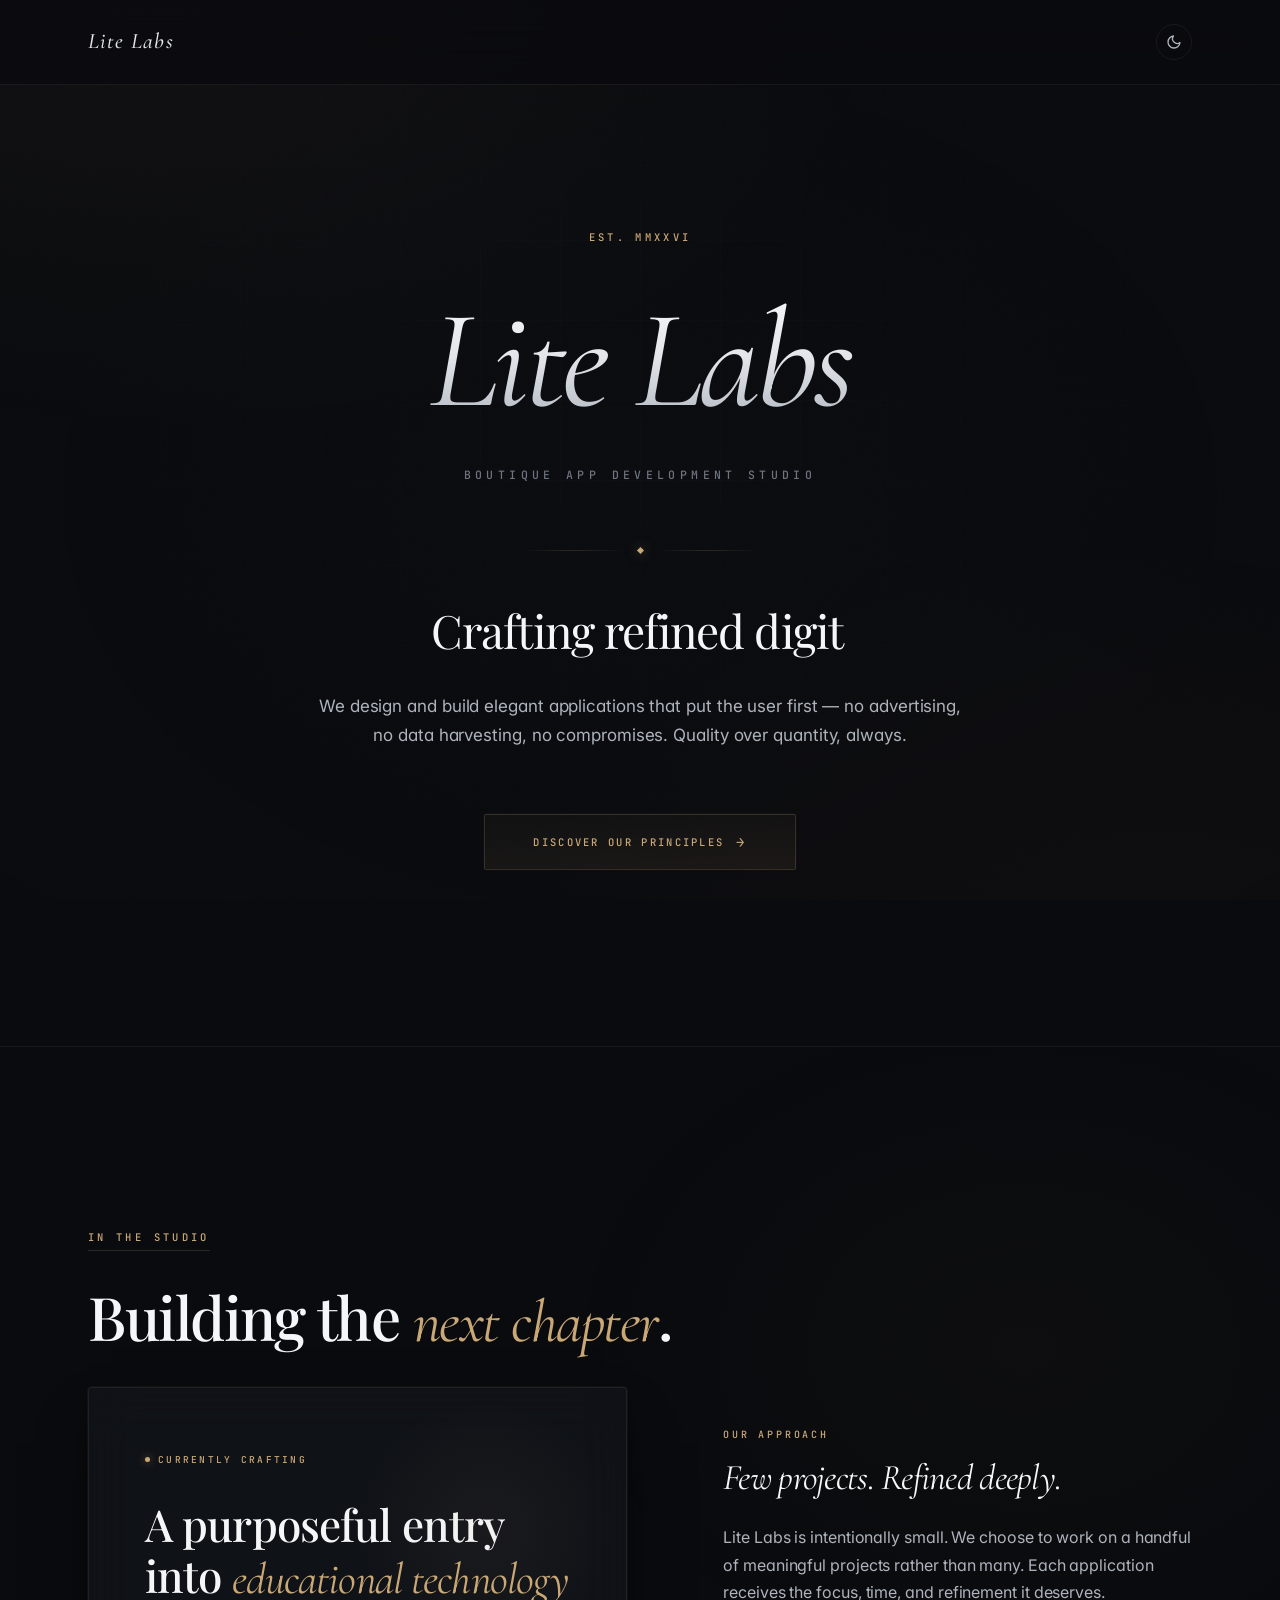
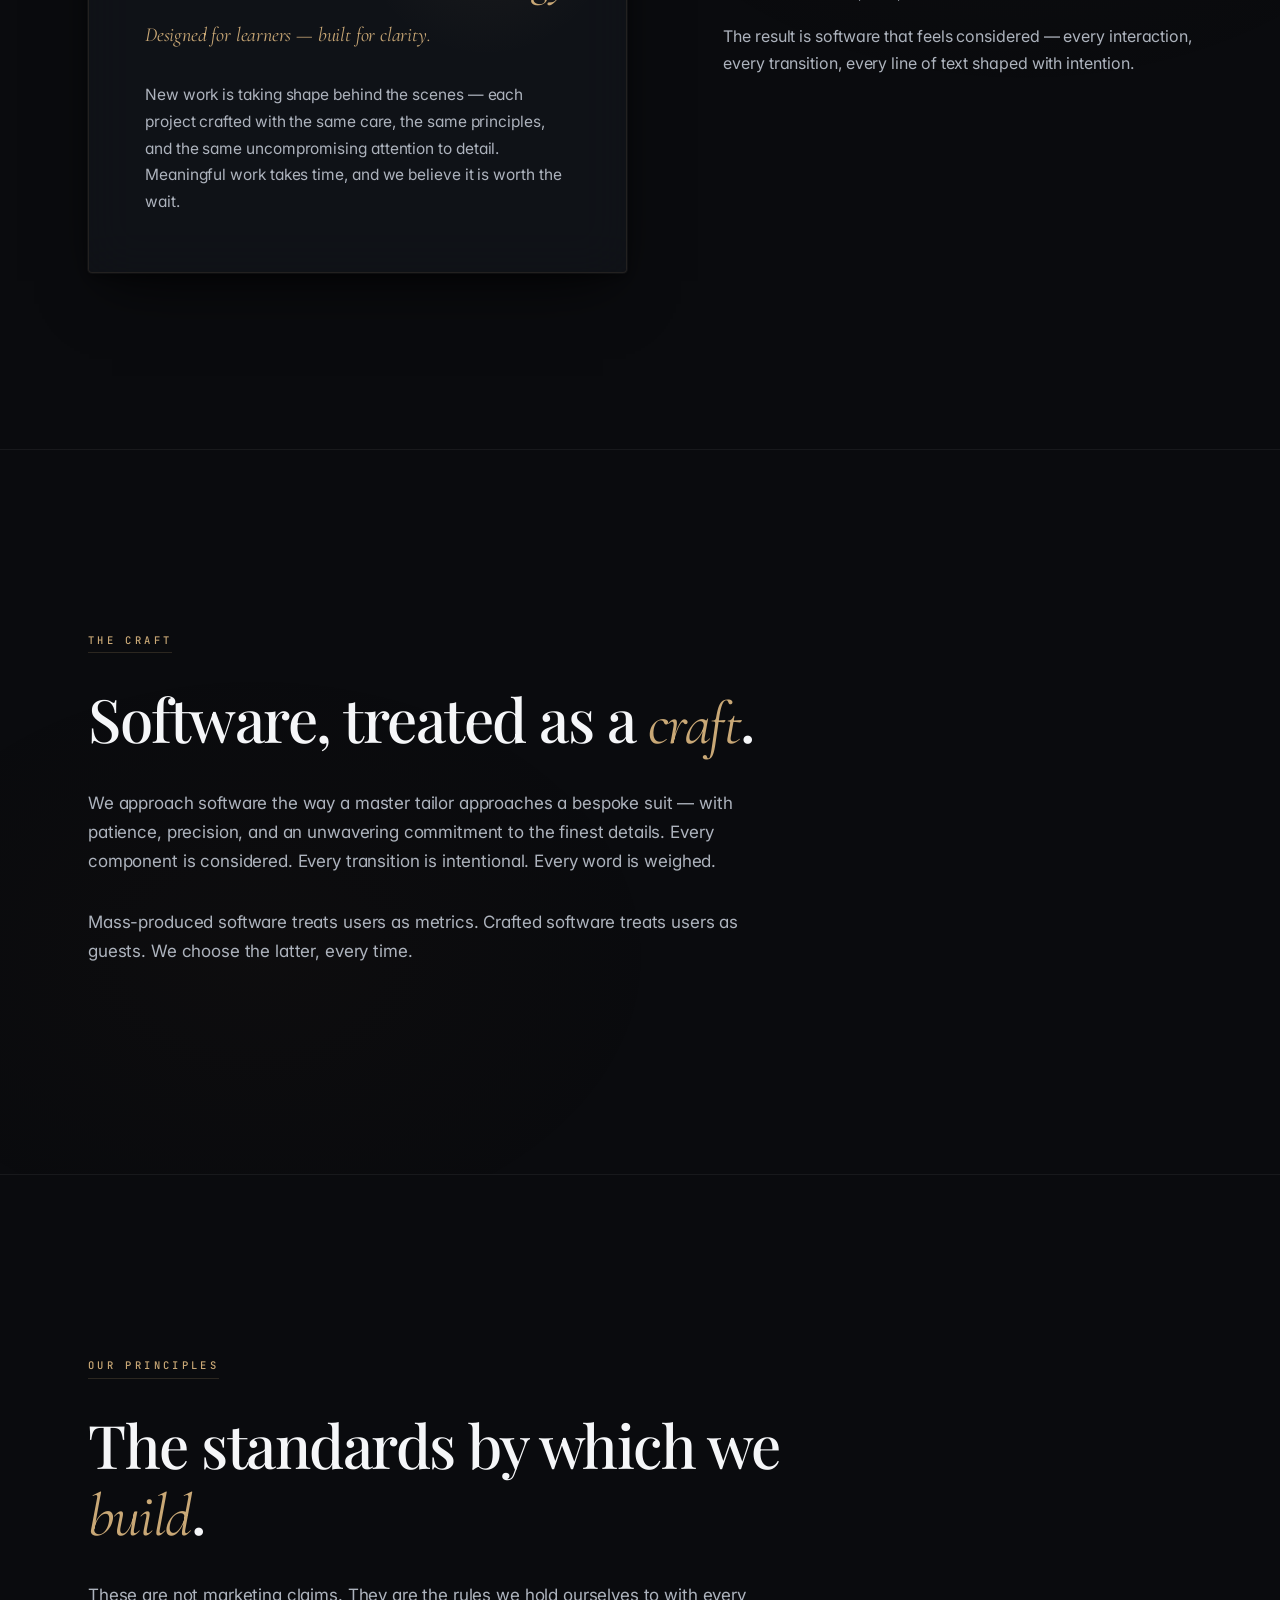
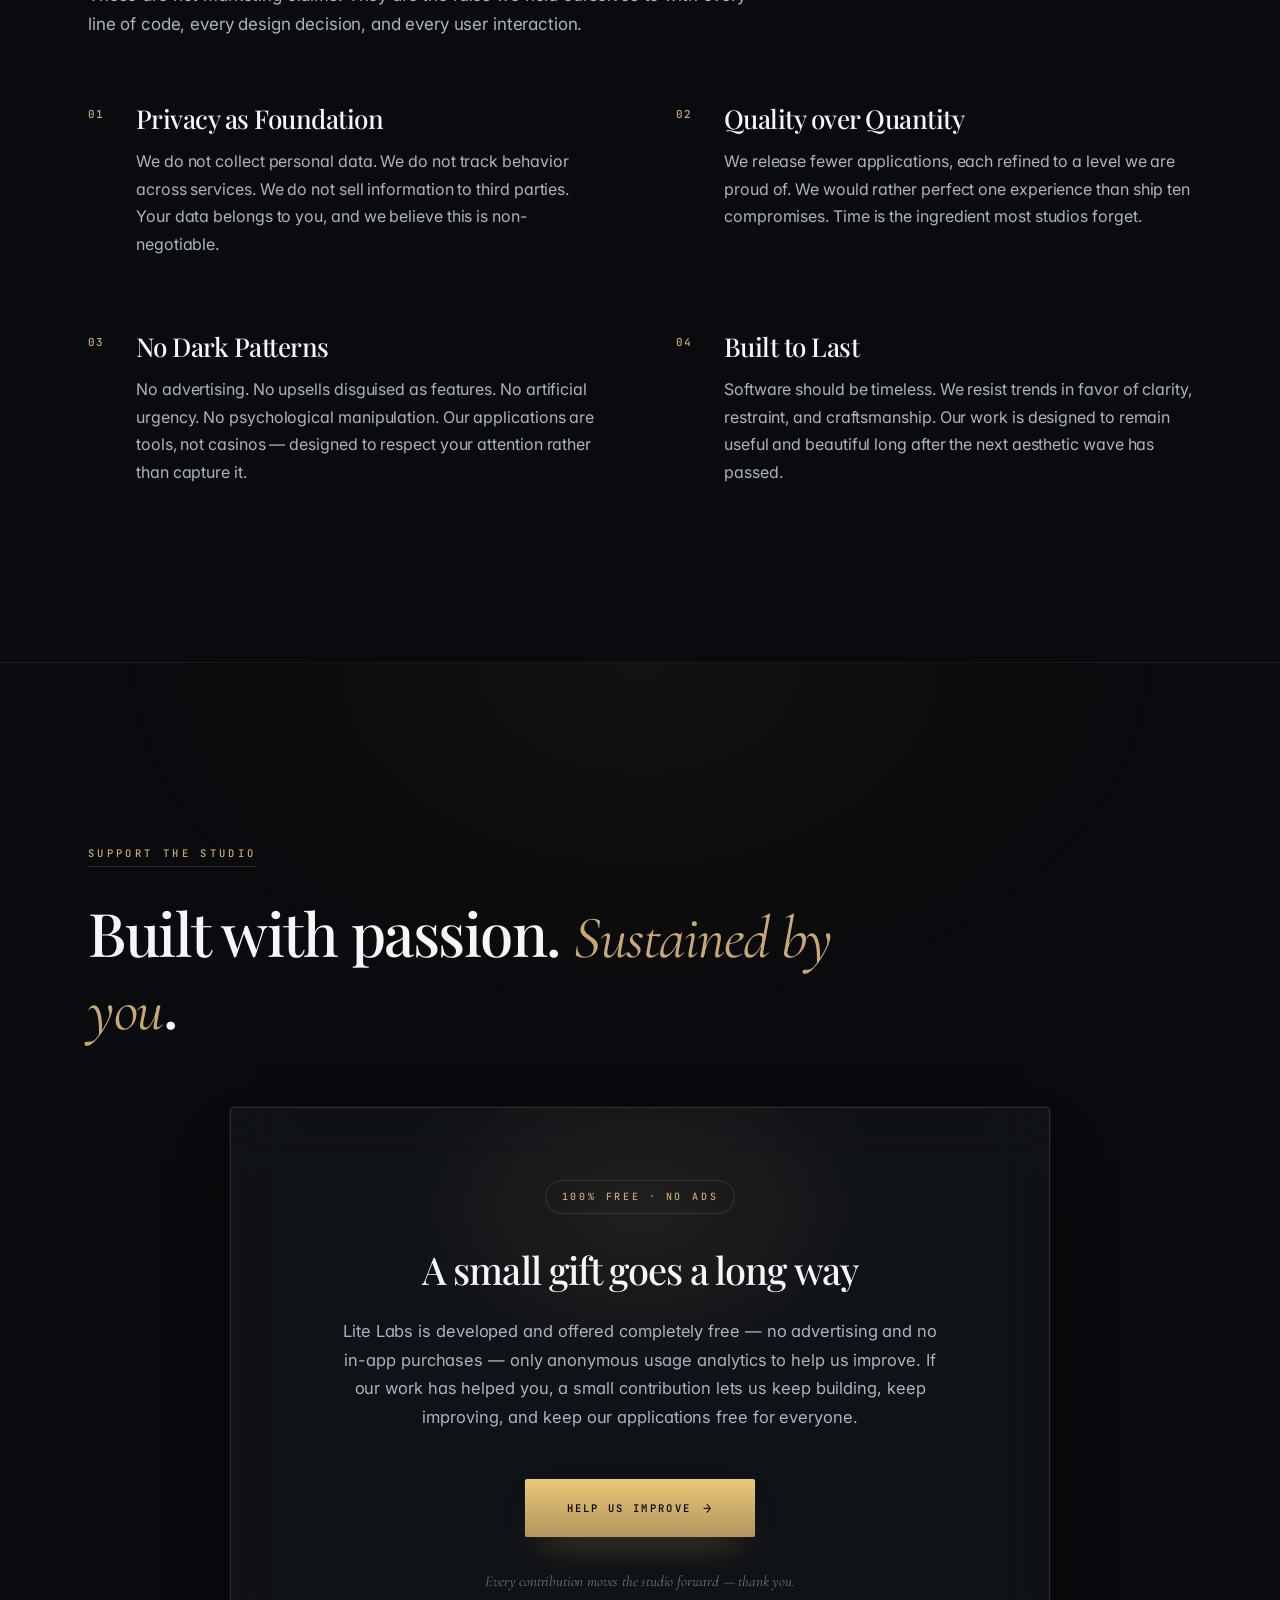
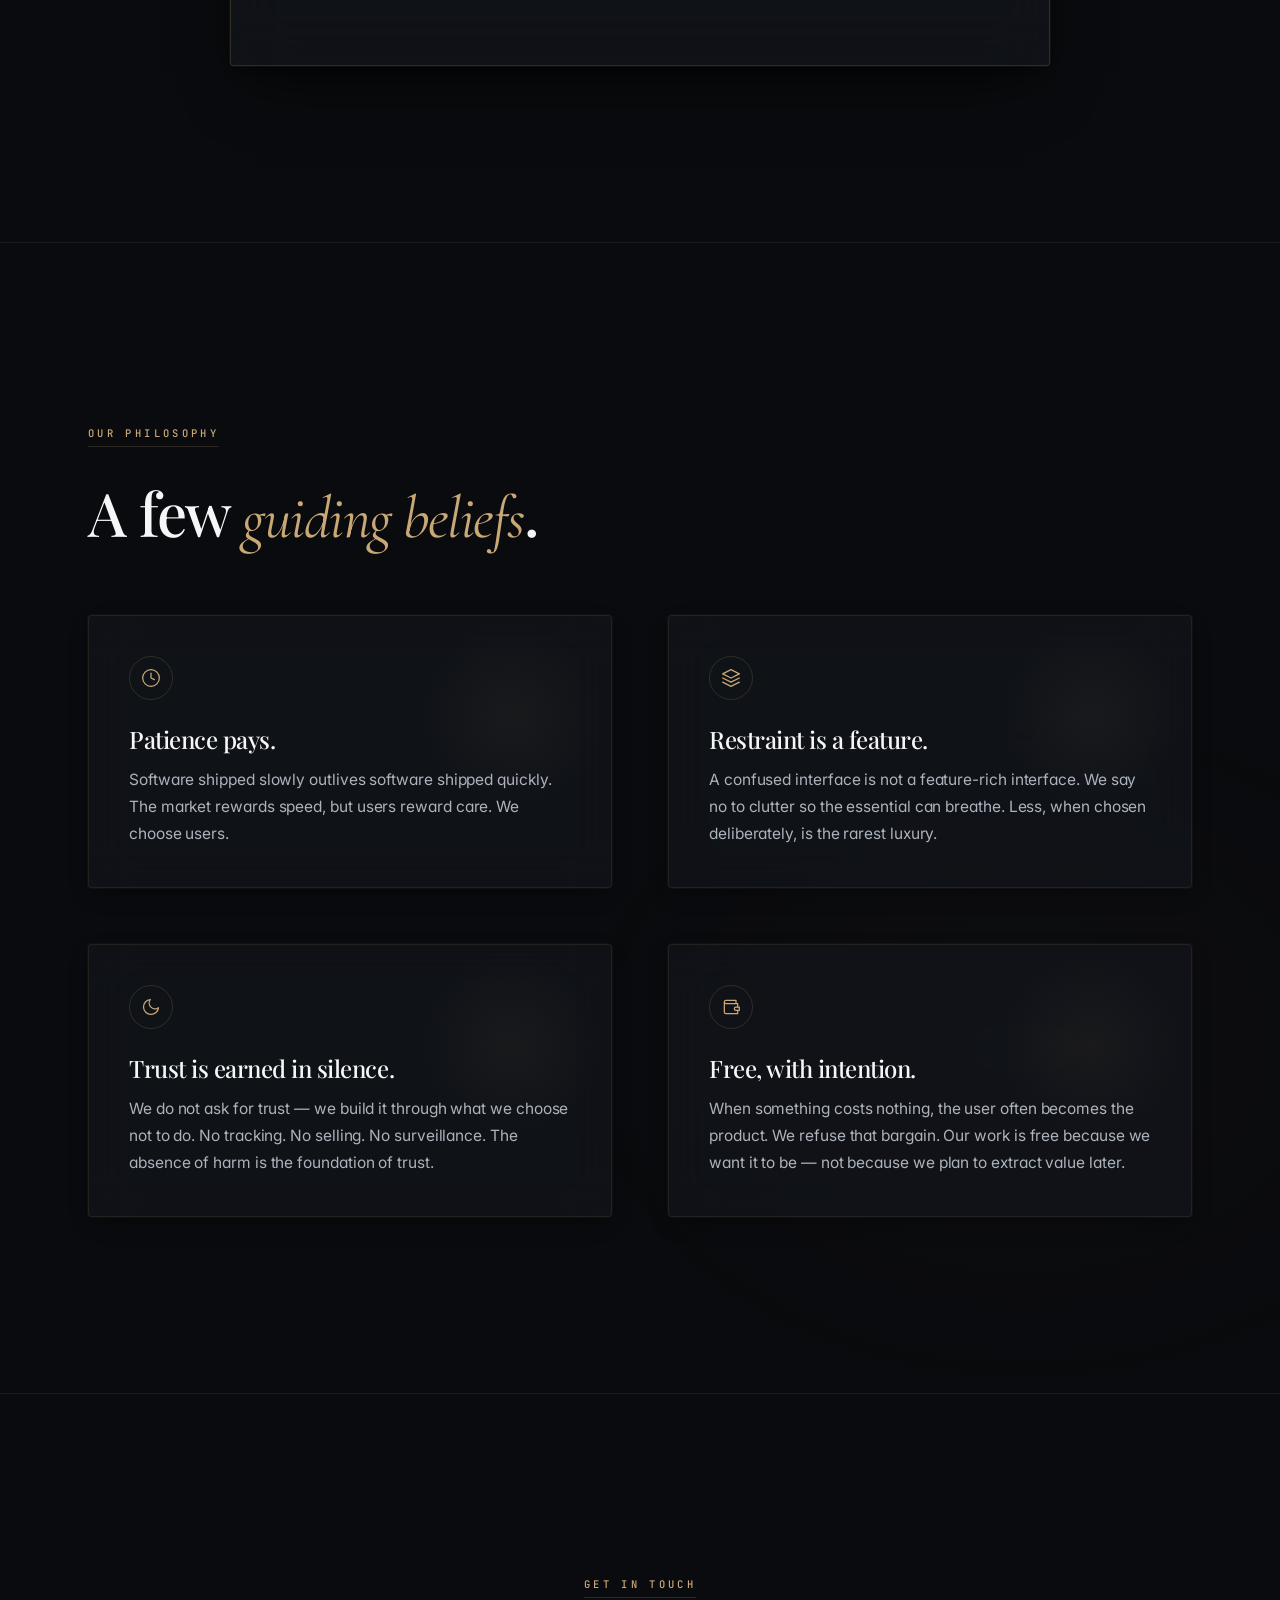
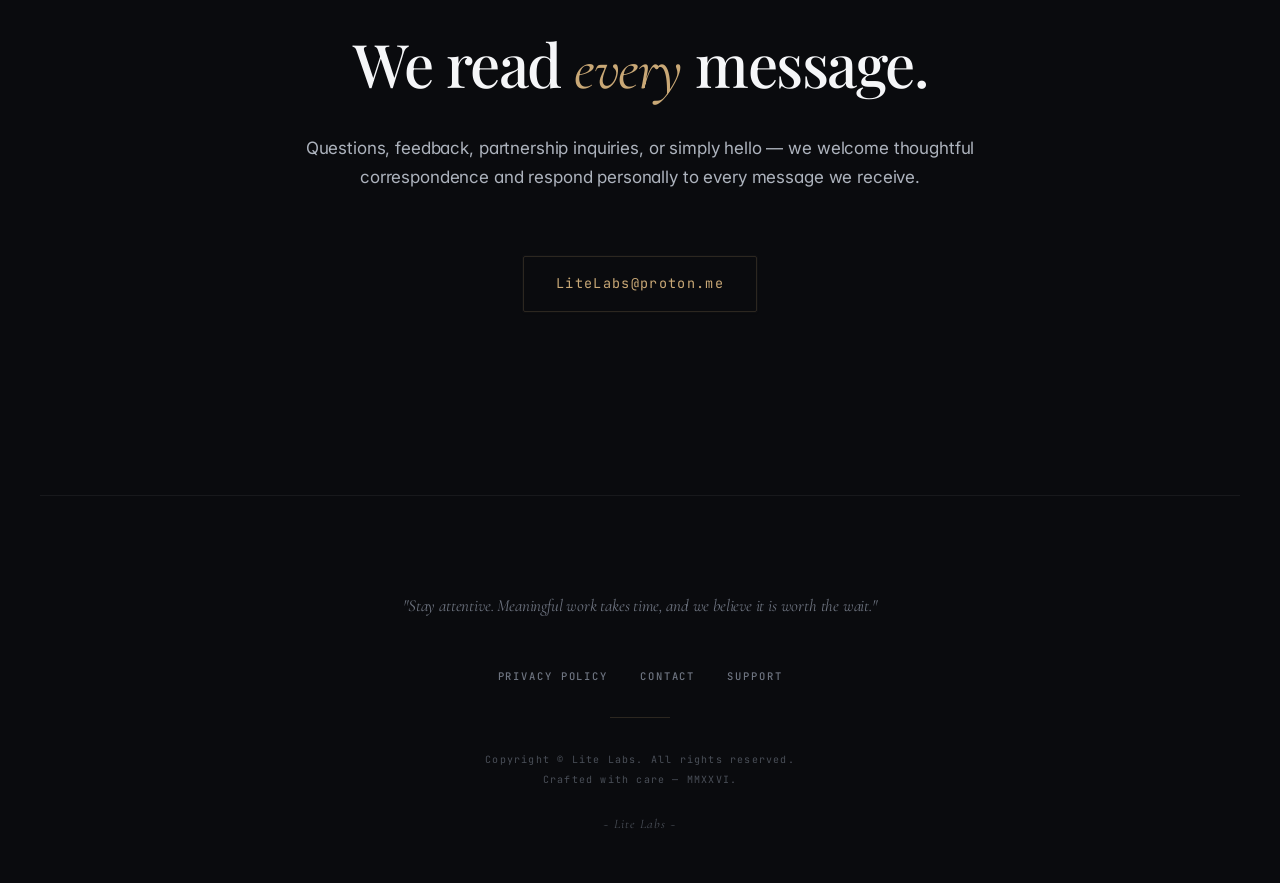
==== index.html @ 9aeb3ead "Create index.html" ====
<!DOCTYPE html>
<html lang="en" data-theme="dark">
<head>
<meta charset="UTF-8">
<meta name="viewport" content="width=device-width, initial-scale=1.0, viewport-fit=cover">
<title>Lite Labs — Boutique App Development Studio</title>
<meta name="description" content="Lite Labs is an independent studio crafting refined, privacy-respecting applications. Boutique by choice. Quality without compromise.">
<meta name="theme-color" content="#0A0B0E" id="metaThemeColor">
<meta property="og:title" content="Lite Labs — Boutique App Development Studio">
<meta property="og:description" content="An independent studio crafting refined, privacy-respecting applications.">
<meta property="og:type" content="website">
<meta name="format-detection" content="telephone=no">
<link rel="preconnect" href="https://fonts.googleapis.com">
<link rel="preconnect" href="https://fonts.gstatic.com" crossorigin>
<link href="https://fonts.googleapis.com/css2?family=Inter:wght@300;400;500;600;700&family=Playfair+Display:wght@400;500;600;700&family=Cormorant+Garamond:ital,wght@0,400;0,500;1,400;1,500&family=JetBrains+Mono:wght@400;500;600&display=swap" rel="stylesheet">
<style>
/* ============================================================
   LITE LABS — Ultra-Hi-Fi Edition
   Sub-pixel precision · Dual-theme · Cinematic depth
   ============================================================ */

*, *::before, *::after { box-sizing: border-box; }
html { scroll-behavior: smooth; -webkit-text-size-adjust: 100%; text-size-adjust: 100%; }
html, body { margin: 0; padding: 0; }

/* ─── DARK THEME (default) ─── */
:root,
:root[data-theme="dark"] {
  --bg-0: #0A0B0E;
  --bg-1: #0F1115;
  --bg-2: #14171D;
  --bg-3: #1A1E26;
  --bg-glass: rgba(20, 23, 29, 0.62);
  --bg-glass-strong: rgba(20, 23, 29, 0.82);

  --tx-0: #F5F6F8;
  --tx-1: #E2E5EA;
  --tx-2: #ADB3BD;
  --tx-3: #6E7480;
  --tx-4: #4A4F58;

  --acc-0: #D9BC8B;
  --acc-1: #C9A876;
  --acc-2: #B5945F;
  --acc-warm: #B87333;
  --gold: #E8C977;

  --ln-1: rgba(255, 255, 255, 0.04);
  --ln-2: rgba(255, 255, 255, 0.06);
  --ln-3: rgba(255, 255, 255, 0.10);
  --ln-warm-1: rgba(201, 168, 118, 0.10);
  --ln-warm-2: rgba(201, 168, 118, 0.18);
  --ln-warm-3: rgba(201, 168, 118, 0.28);

  --grid-line: rgba(255, 255, 255, 0.025);
  --grid-line-strong: rgba(255, 255, 255, 0.04);

  --skeleton-base: rgba(20, 23, 29, 0.6);
  --skeleton-shine: rgba(201, 168, 118, 0.08);

  --ao-1: 0 0 0 1px rgba(255,255,255,0.02), 0 1px 2px rgba(0,0,0,0.20);
  --ao-2: 0 0 0 1px rgba(255,255,255,0.03), 0 2px 8px rgba(0,0,0,0.25), 0 8px 24px -8px rgba(0,0,0,0.35);
  --ao-3: 0 0 0 1px rgba(255,255,255,0.04), 0 4px 12px rgba(0,0,0,0.30), 0 16px 40px -12px rgba(0,0,0,0.45), 0 32px 64px -24px rgba(0,0,0,0.50);
  --ao-4: 0 0 0 1px rgba(255,255,255,0.05), 0 8px 24px rgba(0,0,0,0.35), 0 24px 56px -16px rgba(0,0,0,0.50), 0 48px 96px -32px rgba(0,0,0,0.60);

  --vignette: radial-gradient(ellipse 1400px 900px at 50% 50%, transparent 0%, transparent 65%, rgba(0,0,0,0.30) 100%);
  --cursor-glow: rgba(217, 188, 139, 0.10);
}

/* ─── LIGHT THEME ─── */
:root[data-theme="light"] {
  --bg-0: #F8F7F4;
  --bg-1: #F1EFEA;
  --bg-2: #ECE9E2;
  --bg-3: #E4E0D7;
  --bg-glass: rgba(255, 253, 248, 0.74);
  --bg-glass-strong: rgba(255, 253, 248, 0.88);

  --tx-0: #1A1C20;
  --tx-1: #2E3138;
  --tx-2: #5A5F69;
  --tx-3: #7E8490;
  --tx-4: #A8ACB4;

  --acc-0: #8A6E3F;
  --acc-1: #7A5F30;
  --acc-2: #6A511F;
  --acc-warm: #94501F;
  --gold: #B89048;

  --ln-1: rgba(26, 28, 32, 0.06);
  --ln-2: rgba(26, 28, 32, 0.10);
  --ln-3: rgba(26, 28, 32, 0.14);
  --ln-warm-1: rgba(122, 95, 48, 0.14);
  --ln-warm-2: rgba(122, 95, 48, 0.22);
  --ln-warm-3: rgba(122, 95, 48, 0.32);

  --grid-line: rgba(26, 28, 32, 0.03);
  --grid-line-strong: rgba(26, 28, 32, 0.05);

  --skeleton-base: rgba(236, 233, 226, 0.7);
  --skeleton-shine: rgba(122, 95, 48, 0.10);

  --ao-1: 0 0 0 1px rgba(26,28,32,0.04), 0 1px 2px rgba(26,28,32,0.06);
  --ao-2: 0 0 0 1px rgba(26,28,32,0.05), 0 2px 8px rgba(26,28,32,0.08), 0 8px 24px -8px rgba(26,28,32,0.12);
  --ao-3: 0 0 0 1px rgba(26,28,32,0.06), 0 4px 12px rgba(26,28,32,0.10), 0 16px 40px -12px rgba(26,28,32,0.14), 0 32px 64px -24px rgba(26,28,32,0.18);
  --ao-4: 0 0 0 1px rgba(26,28,32,0.07), 0 8px 24px rgba(26,28,32,0.12), 0 24px 56px -16px rgba(26,28,32,0.18), 0 48px 96px -32px rgba(26,28,32,0.22);

  --vignette: radial-gradient(ellipse 1400px 900px at 50% 50%, transparent 0%, transparent 65%, rgba(160,150,130,0.18) 100%);
  --cursor-glow: rgba(122, 95, 48, 0.12);
}

/* ─── Shared ─── */
:root {
  --font-sans: 'Inter', -apple-system, BlinkMacSystemFont, 'SF Pro Display', 'Segoe UI', system-ui, sans-serif;
  --font-display: 'Playfair Display', Georgia, serif;
  --font-italic: 'Cormorant Garamond', Georgia, serif;
  --font-mono: 'JetBrains Mono', ui-monospace, SFMono-Regular, monospace;

  --u-1: 4px; --u-2: 8px; --u-3: 12px; --u-4: 16px; --u-5: 24px;
  --u-6: 32px; --u-7: 48px; --u-8: 64px; --u-9: 96px; --u-10: 128px;

  --gutter: clamp(20px, 5vw, 48px);
  --section: clamp(96px, 14vw, 176px);

  --ease: cubic-bezier(0.16, 1, 0.3, 1);
  --ease-soft: cubic-bezier(0.22, 1, 0.36, 1);
}

body {
  font-family: var(--font-sans);
  background: var(--bg-0);
  color: var(--tx-1);
  font-size: 16px;
  font-weight: 400;
  line-height: 1.6;
  letter-spacing: -0.011em;
  font-feature-settings: 'ss01', 'cv11', 'kern';
  -webkit-font-smoothing: antialiased;
  -moz-osx-font-smoothing: grayscale;
  text-rendering: optimizeLegibility;
  min-height: 100vh;
  overflow-x: hidden;
  transition: background 0.6s var(--ease), color 0.6s var(--ease);

  /* Global selection containment */
  -webkit-user-select: none;
  -moz-user-select: none;
  -ms-user-select: none;
  user-select: none;
}

/* Hide native cursor on desktop, keep on touch */
@media (hover: hover) and (pointer: fine) {
  body { cursor: none; }
  a, button, [role="button"], input, textarea, label { cursor: none; }
}

/* Restore selection for content + interactive */
.selectable, .selectable *,
a, a *, button, button *, input, textarea {
  -webkit-user-select: text;
  -moz-user-select: text;
  -ms-user-select: text;
  user-select: text;
}
a, button, input, textarea, [role="button"] { pointer-events: auto; }

img, svg, picture, video {
  -webkit-user-drag: none;
  user-drag: none;
  -webkit-touch-callout: none;
}

/* ─── BACKGROUND LAYERS ─── */
.bg-mesh {
  position: fixed; inset: 0; z-index: 0; pointer-events: none;
  background:
    radial-gradient(ellipse 1400px 900px at 12% -6%, rgba(217, 188, 139, 0.045), transparent 55%),
    radial-gradient(ellipse 1200px 800px at 90% 108%, rgba(184, 115, 51, 0.030), transparent 55%),
    radial-gradient(ellipse 900px 650px at 50% 55%, rgba(78, 96, 124, 0.022), transparent 70%);
  transition: opacity 0.6s var(--ease);
}
:root[data-theme="light"] .bg-mesh {
  background:
    radial-gradient(ellipse 1400px 900px at 12% -6%, rgba(184, 144, 72, 0.055), transparent 55%),
    radial-gradient(ellipse 1200px 800px at 90% 108%, rgba(148, 80, 31, 0.030), transparent 55%),
    radial-gradient(ellipse 900px 650px at 50% 55%, rgba(78, 96, 124, 0.020), transparent 70%);
}

/* Geometric grid mesh */
.bg-grid {
  position: fixed; inset: 0; z-index: 0; pointer-events: none;
  background-image:
    linear-gradient(to right, var(--grid-line) 1px, transparent 1px),
    linear-gradient(to bottom, var(--grid-line) 1px, transparent 1px);
  background-size: 80px 80px;
  mask-image: radial-gradient(ellipse 1200px 800px at 50% 40%, rgba(0,0,0,0.55) 0%, transparent 80%);
  -webkit-mask-image: radial-gradient(ellipse 1200px 800px at 50% 40%, rgba(0,0,0,0.55) 0%, transparent 80%);
  transition: opacity 0.6s var(--ease);
}

.bg-grain {
  position: fixed; inset: 0; z-index: 1; pointer-events: none;
  opacity: 0.022; mix-blend-mode: overlay;
  background-image: url("data:image/svg+xml;utf8,<svg xmlns='http://www.w3.org/2000/svg' width='240' height='240' viewBox='0 0 240 240'><filter id='n'><feTurbulence type='fractalNoise' baseFrequency='0.85' numOctaves='2' seed='5'/><feColorMatrix values='0 0 0 0 1 0 0 0 0 1 0 0 0 0 1 0 0 0 0.5 0'/></filter><rect width='100%' height='100%' filter='url(%23n)'/></svg>");
}
:root[data-theme="light"] .bg-grain { opacity: 0.035; mix-blend-mode: multiply; }

.bg-vignette {
  position: fixed; inset: 0; z-index: 2; pointer-events: none;
  background: var(--vignette);
}

/* ─── CUSTOM GLOW CURSOR ─── */
.cursor-glow {
  position: fixed;
  top: 0; left: 0;
  width: 480px; height: 480px;
  border-radius: 50%;
  background: radial-gradient(circle, var(--cursor-glow) 0%, transparent 60%);
  pointer-events: none;
  z-index: 3;
  transform: translate(-50%, -50%);
  transition: opacity 0.4s var(--ease);
  opacity: 0;
  will-change: transform, opacity;
}
.cursor-dot {
  position: fixed;
  top: 0; left: 0;
  width: 8px; height: 8px;
  border-radius: 50%;
  background: var(--acc-1);
  pointer-events: none;
  z-index: 9999;
  transform: translate(-50%, -50%);
  transition: opacity 0.3s var(--ease), width 0.3s var(--ease), height 0.3s var(--ease);
  opacity: 0;
  box-shadow: 0 0 10px var(--acc-1);
  will-change: transform;
}
.cursor-dot.hovering { width: 32px; height: 32px; background: transparent; border: 1px solid var(--acc-1); }
@media (hover: none) {
  .cursor-glow, .cursor-dot { display: none; }
}

/* ─── SKELETON LOADER ─── */
.skeleton-overlay {
  position: fixed; inset: 0;
  z-index: 9000;
  background: var(--bg-0);
  display: flex; align-items: center; justify-content: center;
  flex-direction: column;
  gap: 24px;
  transition: opacity 0.6s var(--ease), visibility 0.6s var(--ease);
}
.skeleton-overlay.done {
  opacity: 0; visibility: hidden;
  pointer-events: none;
}
.skeleton-bar {
  height: 14px;
  border-radius: 2px;
  background: linear-gradient(90deg,
    var(--skeleton-base) 0%,
    var(--skeleton-shine) 50%,
    var(--skeleton-base) 100%);
  background-size: 200% 100%;
  animation: shimmer 1.2s linear infinite;
}
.skeleton-bar.w-1 { width: 220px; }
.skeleton-bar.w-2 { width: 320px; height: 32px; }
.skeleton-bar.w-3 { width: 180px; }
@keyframes shimmer {
  0% { background-position: 200% 0; }
  100% { background-position: -200% 0; }
}

/* ─── TOPBAR ─── */
.topbar {
  position: sticky; top: 0; z-index: 100;
  background: rgba(10, 11, 14, 0.72);
  backdrop-filter: blur(20px) saturate(140%);
  -webkit-backdrop-filter: blur(20px) saturate(140%);
  border-bottom: 1px solid var(--ln-2);
  transition: background 0.6s var(--ease), border-color 0.6s var(--ease), transform 0.5s var(--ease), opacity 0.5s var(--ease);
}
:root[data-theme="light"] .topbar {
  background: rgba(255, 253, 248, 0.82);
}
/* Auto-hide on scroll down — reveal on scroll up */
.topbar.hidden-on-scroll {
  transform: translateY(-100%);
  opacity: 0;
  pointer-events: none;
}
.topbar-inner {
  max-width: 1200px;
  margin: 0 auto;
  padding: var(--u-5) var(--gutter);
  display: flex;
  justify-content: space-between;
  align-items: center;
  gap: var(--u-5);
}
.topbar-brand {
  font-family: var(--font-italic);
  font-size: 22px;
  font-style: italic;
  font-weight: 500;
  letter-spacing: 0.06em;
  background: linear-gradient(180deg, var(--tx-0) 0%, var(--tx-1) 55%, var(--tx-2) 100%);
  -webkit-background-clip: text;
  background-clip: text;
  -webkit-text-fill-color: transparent;
  text-decoration: none;
  transition: filter 0.5s var(--ease);
}
.topbar-brand:hover { filter: brightness(1.15); }
.topbar-nav {
  display: flex;
  gap: var(--u-5);
  align-items: center;
}
.topbar-nav a {
  font-family: var(--font-mono);
  font-size: 10.5px;
  font-weight: 500;
  letter-spacing: 0.16em;
  text-transform: uppercase;
  color: var(--tx-3);
  text-decoration: none;
  position: relative;
  transition: color 0.5s var(--ease);
}
.topbar-nav a::after {
  content: '';
  position: absolute; bottom: -6px; left: 0;
  width: 0; height: 1px;
  background: linear-gradient(90deg, transparent, var(--acc-1), transparent);
  transition: width 0.6s var(--ease);
}
.topbar-nav a:hover { color: var(--acc-1); }
.topbar-nav a:hover::after { width: 100%; }

/* Theme toggle */
.theme-toggle {
  width: 36px; height: 36px;
  display: flex; align-items: center; justify-content: center;
  background: transparent;
  border: 1px solid var(--ln-2);
  border-radius: 50%;
  color: var(--tx-2);
  transition: all 0.5s var(--ease);
  position: relative;
  overflow: hidden;
}
.theme-toggle:hover {
  color: var(--acc-1);
  border-color: var(--ln-warm-2);
  transform: rotate(15deg);
}
.theme-toggle svg {
  width: 16px; height: 16px;
  transition: transform 0.5s var(--ease), opacity 0.4s var(--ease);
}
.theme-toggle .icon-sun { display: none; }
.theme-toggle .icon-moon { display: block; }
:root[data-theme="light"] .theme-toggle .icon-sun { display: block; }
:root[data-theme="light"] .theme-toggle .icon-moon { display: none; }

/* ─── LAYOUT ─── */
.container {
  position: relative; z-index: 10;
  max-width: 1200px;
  margin: 0 auto;
  padding: 0 var(--gutter);
}
section { padding: var(--section) 0; position: relative; }

/* ─── HERO ─── */
.hero {
  padding: clamp(80px, 12vw, 144px) 0 clamp(96px, 14vw, 176px);
  text-align: center;
}
.hero-eyebrow {
  font-family: var(--font-mono);
  font-size: 10.5px;
  font-weight: 500;
  letter-spacing: 0.32em;
  text-transform: uppercase;
  color: var(--acc-1);
  margin: 0 0 var(--u-7);
  opacity: 0;
  animation: fadeUp 1.4s 0.2s var(--ease) forwards;
}
.hero-title {
  font-family: var(--font-italic);
  font-style: italic;
  font-weight: 400;
  font-size: clamp(64px, 11vw, 140px);
  line-height: 0.95;
  letter-spacing: -0.03em;
  margin: 0 0 var(--u-6);
  background: linear-gradient(180deg, var(--tx-0) 0%, var(--tx-1) 45%, var(--tx-2) 100%);
  -webkit-background-clip: text;
  background-clip: text;
  -webkit-text-fill-color: transparent;
  opacity: 0;
  animation: fadeUp 1.6s 0.4s var(--ease) forwards;
  min-height: 1em;
}
.hero-sub {
  font-family: var(--font-mono);
  font-size: 11.5px;
  font-weight: 500;
  letter-spacing: 0.38em;
  text-transform: uppercase;
  color: var(--tx-3);
  margin: 0;
  opacity: 0;
  animation: fadeUp 1.4s 0.6s var(--ease) forwards;
}

.ornament {
  display: flex; align-items: center; justify-content: center;
  margin: var(--u-8) auto var(--u-7);
  max-width: 240px;
  opacity: 0;
  animation: fadeUp 1.4s 0.8s var(--ease) forwards;
}
.ornament-line { flex: 1; height: 1px; background: linear-gradient(90deg, transparent, var(--ln-warm-2), transparent); }
.ornament-diamond {
  width: 5px; height: 5px;
  background: var(--acc-1);
  transform: rotate(45deg);
  margin: 0 var(--u-3);
  box-shadow: 0 0 12px rgba(201, 168, 118, 0.5);
}

.hero-statement {
  font-family: var(--font-display);
  font-weight: 400;
  font-size: clamp(28px, 5vw, 46px);
  line-height: 1.28;
  letter-spacing: -0.02em;
  margin: 0 auto var(--u-6);
  max-width: 880px;
  color: var(--tx-0);
  opacity: 0;
  animation: fadeUp 1.6s 1.0s var(--ease) forwards;
  min-height: 1em;
}
.hero-statement em { font-family: var(--font-italic); font-style: italic; color: var(--acc-1); }
.typed-cursor {
  display: inline-block;
  width: 2px;
  margin-left: 4px;
  background: var(--acc-1);
  animation: blink 1s steps(2) infinite;
  vertical-align: baseline;
}
@keyframes blink { 50% { opacity: 0; } }

.hero-lede {
  font-family: var(--font-sans);
  font-size: clamp(15px, 1.6vw, 17px);
  font-weight: 400;
  line-height: 1.7;
  letter-spacing: -0.005em;
  color: var(--tx-2);
  max-width: 660px;
  margin: 0 auto var(--u-8);
  opacity: 0;
  animation: fadeUp 1.6s 1.2s var(--ease) forwards;
}

.hero-cta {
  display: inline-flex;
  align-items: center;
  gap: var(--u-3);
  padding: var(--u-4) var(--u-7);
  background: linear-gradient(180deg, rgba(201,168,118,0.04), rgba(201,168,118,0.08));
  border: 1px solid var(--ln-warm-2);
  border-radius: 2px;
  color: var(--acc-1);
  text-decoration: none;
  font-family: var(--font-mono);
  font-size: 10.5px;
  font-weight: 500;
  letter-spacing: 0.22em;
  text-transform: uppercase;
  position: relative;
  overflow: hidden;
  box-shadow: var(--ao-1);
  transition: all 0.5s var(--ease);
  opacity: 0;
  animation: fadeUp 1.6s 1.4s var(--ease) forwards;
}
.hero-cta::before {
  content: '';
  position: absolute; inset: 0;
  background: linear-gradient(90deg, transparent, rgba(201, 168, 118, 0.14), transparent);
  transform: translateX(-100%);
  transition: transform 0.8s var(--ease);
}
.hero-cta:hover {
  color: var(--tx-0);
  border-color: var(--acc-1);
  transform: translateY(-2px);
  box-shadow: var(--ao-3), 0 16px 40px -20px rgba(201, 168, 118, 0.45);
}
.hero-cta:hover::before { transform: translateX(100%); }
.hero-cta-arrow {
  position: relative; z-index: 1;
  font-size: 14px;
  transition: transform 0.4s var(--ease);
}
.hero-cta:hover .hero-cta-arrow { transform: translateX(6px); }
.hero-cta-text { position: relative; z-index: 1; }

/* ─── SECTION COMMONS ─── */
.section-eyebrow {
  display: inline-block;
  padding-bottom: var(--u-1);
  margin: 0 0 var(--u-6);
  border-bottom: 1px solid var(--ln-warm-2);
  font-family: var(--font-mono);
  font-size: 10.5px;
  font-weight: 500;
  letter-spacing: 0.32em;
  text-transform: uppercase;
  color: var(--acc-1);
}
.section-title {
  font-family: var(--font-display);
  font-weight: 500;
  font-size: clamp(40px, 6vw, 60px);
  line-height: 1.10;
  letter-spacing: -0.025em;
  margin: 0 0 var(--u-6);
  max-width: 820px;
  color: var(--tx-0);
}
.section-title em { font-family: var(--font-italic); font-style: italic; font-weight: 400; color: var(--acc-1); }
.section-prose {
  font-family: var(--font-sans);
  font-size: 17px;
  font-weight: 400;
  line-height: 1.7;
  letter-spacing: -0.008em;
  color: var(--tx-2);
  max-width: 680px;
  margin: 0 0 var(--u-6);
}

/* ─── STUDIO ─── */
.studio-section {
  border-top: 1px solid var(--ln-2);
  background: radial-gradient(ellipse 800px 600px at 80% 30%, rgba(201, 168, 118, 0.025), transparent 60%);
}
.studio-grid {
  display: grid;
  grid-template-columns: 1.15fr 1fr;
  gap: clamp(48px, 8vw, 96px);
  align-items: start;
}
.studio-card {
  position: relative;
  overflow: hidden;
  padding: clamp(40px, 5vw, 56px);
  background: var(--bg-glass);
  backdrop-filter: blur(24px) saturate(140%);
  -webkit-backdrop-filter: blur(24px) saturate(140%);
  border: 1px solid var(--ln-warm-1);
  border-radius: 4px;
  box-shadow: var(--ao-3);
  transition: transform 0.7s var(--ease), border-color 0.5s var(--ease), box-shadow 0.7s var(--ease);
}
.studio-card::before {
  content: '';
  position: absolute; top: 0; right: 0;
  width: 280px; height: 280px;
  background: radial-gradient(circle, rgba(201, 168, 118, 0.06), transparent 65%);
  pointer-events: none;
}
.studio-card:hover {
  transform: translateY(-3px);
  border-color: var(--ln-warm-2);
  box-shadow: var(--ao-4);
}
.studio-status {
  display: inline-flex; align-items: center; gap: var(--u-2);
  margin-bottom: var(--u-6);
  font-family: var(--font-mono);
  font-size: 9.5px; font-weight: 500;
  letter-spacing: 0.24em; text-transform: uppercase;
  color: var(--acc-1);
}
.studio-status-dot {
  width: 5px; height: 5px;
  background: var(--acc-1);
  border-radius: 50%;
  box-shadow: 0 0 8px rgba(201, 168, 118, 0.6);
  animation: gentlePulse 2.6s ease-in-out infinite;
}
.studio-name {
  font-family: var(--font-display);
  font-weight: 500;
  font-size: clamp(30px, 4vw, 44px);
  line-height: 1.15;
  letter-spacing: -0.02em;
  margin: 0 0 var(--u-4);
  color: var(--tx-0);
}
.studio-name em { font-family: var(--font-italic); font-style: italic; color: var(--acc-1); font-weight: 400; }
.studio-tagline {
  font-family: var(--font-italic);
  font-style: italic;
  font-size: clamp(17px, 1.8vw, 20px);
  line-height: 1.5;
  color: var(--acc-1);
  margin: 0 0 var(--u-6);
}
.studio-desc {
  font-family: var(--font-sans);
  font-size: 15.5px; font-weight: 400;
  line-height: 1.72;
  letter-spacing: -0.005em;
  color: var(--tx-2);
  margin: 0;
}

.studio-side { padding-top: clamp(24px, 4vw, 40px); }
.studio-side-eyebrow {
  font-family: var(--font-mono);
  font-size: 10px; font-weight: 500;
  letter-spacing: 0.28em; text-transform: uppercase;
  color: var(--acc-1);
  margin: 0 0 var(--u-3);
}
.studio-side-title {
  font-family: var(--font-italic);
  font-style: italic; font-weight: 400;
  font-size: clamp(28px, 3.5vw, 36px);
  line-height: 1.25;
  letter-spacing: -0.02em;
  margin: 0 0 var(--u-5);
  color: var(--tx-0);
}
.studio-side-text {
  font-family: var(--font-sans);
  font-size: 16px; font-weight: 400;
  line-height: 1.72;
  letter-spacing: -0.005em;
  color: var(--tx-2);
  margin: 0 0 var(--u-4);
}

/* ─── THE CRAFT ─── */
.craft-section {
  border-top: 1px solid var(--ln-2);
  background: radial-gradient(ellipse 700px 500px at 20% 70%, rgba(184, 115, 51, 0.025), transparent 60%);
}

/* ─── PRINCIPLES ─── */
.principles-section { border-top: 1px solid var(--ln-2); }
.principles-grid {
  display: grid;
  grid-template-columns: repeat(2, 1fr);
  gap: clamp(40px, 6vw, 72px);
  margin-top: var(--u-8);
}
.principle {
  position: relative;
  padding-left: var(--u-7);
  transition: transform 0.6s var(--ease);
}
.principle-number {
  position: absolute;
  left: 0; top: 4px;
  font-family: var(--font-mono);
  font-size: 11px; font-weight: 500;
  letter-spacing: 0.1em;
  color: var(--acc-1);
}
.principle-title {
  font-family: var(--font-display);
  font-weight: 500;
  font-size: clamp(22px, 2.4vw, 26px);
  line-height: 1.3;
  letter-spacing: -0.02em;
  margin: 0 0 var(--u-3);
  color: var(--tx-0);
}
.principle-text {
  font-family: var(--font-sans);
  font-size: 16px; font-weight: 400;
  line-height: 1.72;
  letter-spacing: -0.005em;
  color: var(--tx-2);
  margin: 0;
}

/* ─── SUPPORT ─── */
.support-section {
  border-top: 1px solid var(--ln-2);
  background: radial-gradient(ellipse 900px 600px at 50% 0%, rgba(232, 201, 119, 0.04), transparent 60%);
}
.support-card {
  position: relative;
  overflow: hidden;
  max-width: 820px;
  margin: var(--u-8) auto 0;
  padding: clamp(48px, 7vw, 72px);
  background: var(--bg-glass);
  backdrop-filter: blur(28px) saturate(140%);
  -webkit-backdrop-filter: blur(28px) saturate(140%);
  border: 1px solid var(--ln-warm-2);
  border-radius: 4px;
  text-align: center;
  box-shadow: var(--ao-3);
}
.support-card::before {
  content: '';
  position: absolute;
  top: -100px; left: 50%;
  transform: translateX(-50%);
  width: 600px; height: 400px;
  background: radial-gradient(ellipse, rgba(232, 201, 119, 0.08), transparent 60%);
  pointer-events: none;
}
.support-badge {
  display: inline-flex; align-items: center;
  gap: var(--u-2);
  padding: var(--u-2) var(--u-4);
  margin-bottom: var(--u-6);
  border: 1px solid var(--ln-warm-2);
  border-radius: 100px;
  font-family: var(--font-mono);
  font-size: 10px; font-weight: 500;
  letter-spacing: 0.28em; text-transform: uppercase;
  color: var(--acc-1);
  position: relative; z-index: 1;
}
.support-title {
  font-family: var(--font-display);
  font-weight: 500;
  font-size: clamp(28px, 4vw, 38px);
  line-height: 1.25;
  letter-spacing: -0.025em;
  margin: 0 0 var(--u-5);
  color: var(--tx-0);
  position: relative; z-index: 1;
}
.support-title em { font-family: var(--font-italic); font-style: italic; color: var(--acc-1); font-weight: 400; }
.support-text {
  font-family: var(--font-sans);
  font-size: 16.5px; font-weight: 400;
  line-height: 1.72;
  letter-spacing: -0.005em;
  color: var(--tx-2);
  max-width: 620px;
  margin: 0 auto var(--u-7);
  position: relative; z-index: 1;
}
.support-btn {
  display: inline-flex; align-items: center;
  gap: var(--u-3);
  padding: 18px 42px;
  background: linear-gradient(180deg, var(--gold), var(--acc-2));
  color: var(--bg-0);
  text-decoration: none;
  font-family: var(--font-mono);
  font-size: 10.5px; font-weight: 600;
  letter-spacing: 0.22em; text-transform: uppercase;
  border-radius: 2px;
  box-shadow: var(--ao-2), 0 16px 36px -16px rgba(232, 201, 119, 0.45);
  transition: all 0.5s var(--ease);
  position: relative; z-index: 1;
}
.support-btn:hover {
  transform: translateY(-2px);
  box-shadow: var(--ao-3), 0 20px 44px -16px rgba(232, 201, 119, 0.65);
  filter: brightness(1.08);
}
.support-footer {
  margin-top: var(--u-6);
  font-family: var(--font-italic);
  font-style: italic;
  font-size: 15px;
  color: var(--tx-3);
  position: relative; z-index: 1;
}

/* ─── PHILOSOPHY ─── */
.philosophy-section {
  border-top: 1px solid var(--ln-2);
  background: radial-gradient(ellipse 800px 600px at 80% 70%, rgba(201, 168, 118, 0.022), transparent 60%);
}
.philosophy-grid {
  display: grid;
  grid-template-columns: repeat(2, 1fr);
  gap: clamp(32px, 5vw, 56px);
  margin-top: var(--u-8);
}
.philosophy-item {
  padding: clamp(28px, 4vw, 40px);
  background: var(--bg-glass);
  backdrop-filter: blur(20px) saturate(130%);
  -webkit-backdrop-filter: blur(20px) saturate(130%);
  border: 1px solid var(--ln-warm-1);
  border-radius: 4px;
  box-shadow: var(--ao-2);
  transition: transform 0.6s var(--ease), border-color 0.5s var(--ease), box-shadow 0.5s var(--ease);
  position: relative;
  overflow: hidden;
}
.philosophy-item::before {
  content: '';
  position: absolute;
  top: 0; right: 0;
  width: 200px; height: 200px;
  background: radial-gradient(circle, rgba(201, 168, 118, 0.05), transparent 65%);
  pointer-events: none;
}
.philosophy-item:hover {
  transform: translateY(-3px);
  border-color: var(--ln-warm-2);
  box-shadow: var(--ao-3);
}
.philosophy-icon {
  display: inline-flex;
  align-items: center;
  justify-content: center;
  width: 44px;
  height: 44px;
  border: 1px solid var(--ln-warm-2);
  border-radius: 50%;
  color: var(--acc-1);
  margin-bottom: var(--u-5);
  position: relative;
  z-index: 1;
}
.philosophy-icon svg { width: 20px; height: 20px; }
.philosophy-title {
  font-family: var(--font-display);
  font-weight: 500;
  font-size: clamp(20px, 2.2vw, 24px);
  line-height: 1.3;
  letter-spacing: -0.02em;
  margin: 0 0 var(--u-3);
  color: var(--tx-0);
  position: relative;
  z-index: 1;
}
.philosophy-text {
  font-family: var(--font-sans);
  font-size: 15.5px;
  font-weight: 400;
  line-height: 1.72;
  letter-spacing: -0.005em;
  color: var(--tx-2);
  margin: 0;
  position: relative;
  z-index: 1;
}
@media (max-width: 880px) {
  .philosophy-grid { grid-template-columns: 1fr; gap: 28px; }
}

/* ─── CONTACT ─── */
.contact-section {
  border-top: 1px solid var(--ln-2);
  text-align: center;
}
.contact-email {
  display: inline-block;
  margin-top: var(--u-4);
  padding: var(--u-4) var(--u-6);
  font-family: var(--font-mono);
  font-size: 13.5px;
  letter-spacing: 0.1em;
  color: var(--acc-1);
  text-decoration: none;
  border: 1px solid var(--ln-warm-2);
  border-radius: 2px;
  position: relative;
  overflow: hidden;
  box-shadow: var(--ao-1);
  transition: all 0.5s var(--ease);
}
.contact-email::before {
  content: '';
  position: absolute; inset: 0;
  background: linear-gradient(90deg, transparent, rgba(201, 168, 118, 0.10), transparent);
  transform: translateX(-100%);
  transition: transform 0.8s var(--ease);
}
.contact-email:hover {
  color: var(--tx-0);
  border-color: var(--acc-1);
  transform: translateY(-2px);
  box-shadow: var(--ao-2);
}
.contact-email:hover::before { transform: translateX(100%); }

/* ─── FOOTER ─── */
.footer {
  position: relative; z-index: 10;
  max-width: 1200px;
  margin: 0 auto;
  padding: var(--u-9) var(--gutter) var(--u-7);
  border-top: 1px solid var(--ln-2);
  text-align: center;
}
.footer-quote {
  font-family: var(--font-italic);
  font-style: italic;
  font-size: 17px;
  line-height: 1.65;
  color: var(--tx-3);
  max-width: 580px;
  margin: 0 auto var(--u-7);
}
.footer-links {
  display: flex; justify-content: center;
  gap: var(--u-6);
  flex-wrap: wrap;
  margin: 0 0 var(--u-6);
}
.footer-links a {
  font-family: var(--font-mono);
  font-size: 10.5px; font-weight: 500;
  letter-spacing: 0.18em; text-transform: uppercase;
  color: var(--tx-3);
  text-decoration: none;
  transition: color 0.5s var(--ease);
}
.footer-links a:hover { color: var(--acc-1); }
.footer-divider {
  width: 60px; height: 1px;
  background: var(--ln-warm-2);
  margin: var(--u-6) auto;
}
.footer-copy {
  font-family: var(--font-mono);
  font-size: 10px;
  letter-spacing: 0.12em;
  line-height: 2;
  color: var(--tx-4);
}
.footer-signature {
  font-family: var(--font-italic);
  font-style: italic;
  font-size: 13px;
  letter-spacing: 0.08em;
  color: var(--tx-4);
  margin-top: var(--u-5);
}

/* ─── BACK TO TOP ─── */
.back-to-top {
  position: fixed;
  bottom: 24px; right: 24px;
  width: 44px; height: 44px;
  display: flex; align-items: center; justify-content: center;
  background: var(--bg-glass-strong);
  backdrop-filter: blur(16px) saturate(140%);
  -webkit-backdrop-filter: blur(16px) saturate(140%);
  border: 1px solid var(--ln-warm-2);
  border-radius: 50%;
  color: var(--acc-1);
  cursor: pointer;
  opacity: 0;
  visibility: hidden;
  transform: translateY(20px);
  transition: opacity 0.5s var(--ease), visibility 0.5s var(--ease), transform 0.5s var(--ease), color 0.5s var(--ease), border-color 0.5s var(--ease);
  z-index: 99;
  box-shadow: var(--ao-2);
}
.back-to-top.visible {
  opacity: 1;
  visibility: visible;
  transform: translateY(0);
}
.back-to-top:hover {
  color: var(--tx-0);
  border-color: var(--acc-1);
  transform: translateY(-4px);
  box-shadow: var(--ao-3), 0 12px 32px -12px rgba(201, 168, 118, 0.45);
}
.back-to-top svg { width: 18px; height: 18px; }

/* ─── ANIMATIONS ─── */
@keyframes fadeUp {
  from { opacity: 0; transform: translateY(20px); }
  to { opacity: 1; transform: translateY(0); }
}
@keyframes gentlePulse {
  0%, 100% { opacity: 1; }
  50% { opacity: 0.4; }
}

.reveal {
  opacity: 0;
  transform: translateY(28px);
  transition: opacity 1.2s var(--ease), transform 1.2s var(--ease);
}
.reveal.in {
  opacity: 1;
  transform: translateY(0);
}

@media (prefers-reduced-motion: reduce) {
  *, *::before, *::after { animation-duration: 0.01ms !important; transition-duration: 0.01ms !important; }
  .reveal { opacity: 1; transform: none; }
}

/* ─── RESPONSIVE ─── */
@media (min-width: 1600px) {
  :root { --gutter: 56px; }
  .container, .footer { max-width: 1320px; }
}
@media (min-width: 2000px) {
  body { font-size: 17px; }
  .container, .footer { max-width: 1440px; }
}

@media (max-width: 880px) {
  .topbar-inner { padding: 16px 20px; gap: 12px; }
  .topbar-brand { font-size: 20px; letter-spacing: 0.10em; }
  .topbar-nav { gap: 18px; }
  .topbar-nav a { font-size: 9.5px; letter-spacing: 0.13em; }
  .studio-grid { grid-template-columns: 1fr; gap: 48px; }
  .principles-grid { grid-template-columns: 1fr; gap: 40px; }
  .principle { padding-left: 36px; }
  .back-to-top { bottom: 16px; right: 16px; width: 40px; height: 40px; }
}
@media (max-width: 480px) {
  .footer-links { gap: 20px; }
  .hero-cta, .support-btn, .contact-email { padding-left: 24px; padding-right: 24px; font-size: 10px; }
  .ornament { margin: 40px auto 32px; max-width: 200px; }
  .bg-grid { background-size: 60px 60px; }
}

a:focus-visible, button:focus-visible {
  outline: 2px solid var(--acc-1);
  outline-offset: 4px;
  border-radius: 2px;
}
</style>
</head>
<body>

<!-- Skeleton loader -->
<div class="skeleton-overlay" id="skeletonOverlay">
  <div class="skeleton-bar w-1"></div>
  <div class="skeleton-bar w-2"></div>
  <div class="skeleton-bar w-3"></div>
</div>

<!-- Background layers -->
<div class="bg-mesh"></div>
<div class="bg-grid"></div>
<div class="bg-grain"></div>
<div class="bg-vignette"></div>

<!-- Custom glow cursor -->
<div class="cursor-glow" id="cursorGlow"></div>
<div class="cursor-dot" id="cursorDot"></div>

<!-- Topbar -->
<nav class="topbar">
  <div class="topbar-inner">
    <a href="/" class="topbar-brand" draggable="false">Lite Labs</a>
    <div class="topbar-nav">
      <button class="theme-toggle" id="themeToggle" aria-label="Toggle theme" type="button">
        <svg class="icon-moon" viewBox="0 0 24 24" fill="none" stroke="currentColor" stroke-width="2" stroke-linecap="round" stroke-linejoin="round"><path d="M21 12.79A9 9 0 1 1 11.21 3 7 7 0 0 0 21 12.79z"/></svg>
        <svg class="icon-sun" viewBox="0 0 24 24" fill="none" stroke="currentColor" stroke-width="2" stroke-linecap="round" stroke-linejoin="round"><circle cx="12" cy="12" r="4"/><path d="M12 2v2M12 20v2M4.93 4.93l1.41 1.41M17.66 17.66l1.41 1.41M2 12h2M20 12h2M4.93 19.07l1.41-1.41M17.66 6.34l1.41-1.41"/></svg>
      </button>
    </div>
  </div>
</nav>

<section class="hero">
  <div class="container">
    <p class="hero-eyebrow">Est. MMXXVI</p>
    <h1 class="hero-title">Lite Labs</h1>
    <p class="hero-sub">Boutique App Development Studio</p>

    <div class="ornament">
      <span class="ornament-line"></span>
      <span class="ornament-diamond"></span>
      <span class="ornament-line"></span>
    </div>

    <h2 class="hero-statement" id="heroStatement" data-full="Crafting refined digital experiences with <em>uncompromising privacy</em>.">
      <span id="typedText"></span><span class="typed-cursor" id="typedCursor"></span>
    </h2>
    <p class="hero-lede selectable">
      We design and build elegant applications that put the user first &mdash; no advertising, no data harvesting, no compromises. Quality over quantity, always.
    </p>

    <a href="#principles" class="hero-cta" draggable="false">
      <span class="hero-cta-text">Discover Our Principles</span>
      <span class="hero-cta-arrow">→</span>
    </a>
  </div>
</section>

<section class="studio-section">
  <div class="container">
    <span class="section-eyebrow reveal">In The Studio</span>
    <h2 class="section-title reveal">Building the <em>next chapter</em>.</h2>

    <div class="studio-grid">
      <div class="studio-card reveal">
        <div class="studio-status">
          <span class="studio-status-dot"></span>
          <span>Currently Crafting</span>
        </div>
        <h3 class="studio-name">A purposeful entry into <em>educational technology</em></h3>
        <p class="studio-tagline">Designed for learners — built for clarity.</p>
        <p class="studio-desc selectable">
          New work is taking shape behind the scenes &mdash; each project crafted with the same care, the same principles, and the same uncompromising attention to detail. Meaningful work takes time, and we believe it is worth the wait.
        </p>
      </div>

      <div class="studio-side reveal">
        <p class="studio-side-eyebrow">Our Approach</p>
        <h3 class="studio-side-title">Few projects. Refined deeply.</h3>
        <p class="studio-side-text selectable">
          Lite Labs is intentionally small. We choose to work on a handful of meaningful projects rather than many. Each application receives the focus, time, and refinement it deserves.
        </p>
        <p class="studio-side-text selectable">
          The result is software that feels considered &mdash; every interaction, every transition, every line of text shaped with intention.
        </p>
      </div>
    </div>
  </div>
</section>

<section class="craft-section">
  <div class="container">
    <span class="section-eyebrow reveal">The Craft</span>
    <h2 class="section-title reveal">Software, treated as a <em>craft</em>.</h2>
    <p class="section-prose reveal selectable">
      We approach software the way a master tailor approaches a bespoke suit &mdash; with patience, precision, and an unwavering commitment to the finest details. Every component is considered. Every transition is intentional. Every word is weighed.
    </p>
    <p class="section-prose reveal selectable">
      Mass-produced software treats users as metrics. Crafted software treats users as guests. We choose the latter, every time.
    </p>
  </div>
</section>

<section class="principles-section" id="principles">
  <div class="container">
    <span class="section-eyebrow reveal">Our Principles</span>
    <h2 class="section-title reveal">The standards by which we <em>build</em>.</h2>
    <p class="section-prose reveal selectable">
      These are not marketing claims. They are the rules we hold ourselves to with every line of code, every design decision, and every user interaction.
    </p>

    <div class="principles-grid">
      <div class="principle reveal">
        <div class="principle-number">01</div>
        <h3 class="principle-title">Privacy as Foundation</h3>
        <p class="principle-text selectable">
          We do not collect personal data. We do not track behavior across services. We do not sell information to third parties. Your data belongs to you, and we believe this is non-negotiable.
        </p>
      </div>

      <div class="principle reveal">
        <div class="principle-number">02</div>
        <h3 class="principle-title">Quality over Quantity</h3>
        <p class="principle-text selectable">
          We release fewer applications, each refined to a level we are proud of. We would rather perfect one experience than ship ten compromises. Time is the ingredient most studios forget.
        </p>
      </div>

      <div class="principle reveal">
        <div class="principle-number">03</div>
        <h3 class="principle-title">No Dark Patterns</h3>
        <p class="principle-text selectable">
          No advertising. No upsells disguised as features. No artificial urgency. No psychological manipulation. Our applications are tools, not casinos &mdash; designed to respect your attention rather than capture it.
        </p>
      </div>

      <div class="principle reveal">
        <div class="principle-number">04</div>
        <h3 class="principle-title">Built to Last</h3>
        <p class="principle-text selectable">
          Software should be timeless. We resist trends in favor of clarity, restraint, and craftsmanship. Our work is designed to remain useful and beautiful long after the next aesthetic wave has passed.
        </p>
      </div>
    </div>
  </div>
</section>

<section class="support-section" id="support">
  <div class="container">
    <span class="section-eyebrow reveal">Support The Studio</span>
    <h2 class="section-title reveal">Built with passion. <em>Sustained by you</em>.</h2>

    <div class="support-card reveal">
      <div class="support-badge">
        <span>100% Free</span>
        <span>·</span>
        <span>No Ads</span>
      </div>
      <h3 class="support-title">A small gift goes a long way</h3>
      <p class="support-text selectable">
        Lite Labs is developed and offered completely free &mdash; no advertising and no in-app purchases &mdash; only anonymous usage analytics to help us improve. If our work has helped you, a small contribution lets us keep building, keep improving, and keep our applications free for everyone.
      </p>
      <a href="https://ko-fi.com/litelabs" target="_blank" rel="noopener noreferrer" class="support-btn" draggable="false">
        <span>Help Us Improve</span>
        <span style="font-size: 14px;">→</span>
      </a>
      <div class="support-footer">Every contribution moves the studio forward &mdash; thank you.</div>
    </div>
  </div>
</section>

<section class="philosophy-section">
  <div class="container">
    <span class="section-eyebrow reveal">Our Philosophy</span>
    <h2 class="section-title reveal">A few <em>guiding beliefs</em>.</h2>

    <div class="philosophy-grid">
      <div class="philosophy-item reveal">
        <div class="philosophy-icon">
          <svg viewBox="0 0 24 24" fill="none" stroke="currentColor" stroke-width="1.5" stroke-linecap="round" stroke-linejoin="round">
            <circle cx="12" cy="12" r="10"/>
            <path d="M12 6v6l4 2"/>
          </svg>
        </div>
        <h3 class="philosophy-title">Patience pays.</h3>
        <p class="philosophy-text selectable">
          Software shipped slowly outlives software shipped quickly. The market rewards speed, but users reward care. We choose users.
        </p>
      </div>

      <div class="philosophy-item reveal">
        <div class="philosophy-icon">
          <svg viewBox="0 0 24 24" fill="none" stroke="currentColor" stroke-width="1.5" stroke-linecap="round" stroke-linejoin="round">
            <path d="M12 2L2 7l10 5 10-5-10-5z"/>
            <path d="M2 17l10 5 10-5"/>
            <path d="M2 12l10 5 10-5"/>
          </svg>
        </div>
        <h3 class="philosophy-title">Restraint is a feature.</h3>
        <p class="philosophy-text selectable">
          A confused interface is not a feature-rich interface. We say no to clutter so the essential can breathe. Less, when chosen deliberately, is the rarest luxury.
        </p>
      </div>

      <div class="philosophy-item reveal">
        <div class="philosophy-icon">
          <svg viewBox="0 0 24 24" fill="none" stroke="currentColor" stroke-width="1.5" stroke-linecap="round" stroke-linejoin="round">
            <path d="M21 12.79A9 9 0 1 1 11.21 3 7 7 0 0 0 21 12.79z"/>
          </svg>
        </div>
        <h3 class="philosophy-title">Trust is earned in silence.</h3>
        <p class="philosophy-text selectable">
          We do not ask for trust &mdash; we build it through what we choose not to do. No tracking. No selling. No surveillance. The absence of harm is the foundation of trust.
        </p>
      </div>

      <div class="philosophy-item reveal">
        <div class="philosophy-icon">
          <svg viewBox="0 0 24 24" fill="none" stroke="currentColor" stroke-width="1.5" stroke-linecap="round" stroke-linejoin="round">
            <path d="M20 12V8H6a2 2 0 0 1-2-2c0-1.1.9-2 2-2h12v4"/>
            <path d="M4 6v12c0 1.1.9 2 2 2h14v-4"/>
            <path d="M18 12a2 2 0 0 0 0 4h4v-4z"/>
          </svg>
        </div>
        <h3 class="philosophy-title">Free, with intention.</h3>
        <p class="philosophy-text selectable">
          When something costs nothing, the user often becomes the product. We refuse that bargain. Our work is free because we want it to be &mdash; not because we plan to extract value later.
        </p>
      </div>
    </div>
  </div>
</section>

<section class="contact-section" id="contact">
  <div class="container">
    <span class="section-eyebrow reveal">Get In Touch</span>
    <h2 class="section-title reveal" style="margin-left: auto; margin-right: auto;">We read <em>every</em> message.</h2>
    <p class="section-prose reveal selectable" style="margin: 0 auto var(--u-7);">
      Questions, feedback, partnership inquiries, or simply hello &mdash; we welcome thoughtful correspondence and respond personally to every message we receive.
    </p>
    <a href="mailto:LiteLabs@proton.me" class="contact-email reveal" draggable="false">LiteLabs@proton.me</a>
  </div>
</section>

<footer class="footer">
  <p class="footer-quote">
    "Stay attentive. Meaningful work takes time, and we believe it is worth the wait."
  </p>

  <div class="footer-links">
    <a href="privacy-policy.html" draggable="false">Privacy Policy</a>
    <a href="mailto:LiteLabs@proton.me" draggable="false">Contact</a>
    <a href="https://ko-fi.com/litelabs" target="_blank" rel="noopener noreferrer" draggable="false">Support</a>
  </div>

  <div class="footer-divider"></div>

  <div class="footer-copy">
    Copyright &copy; Lite Labs. All rights reserved.<br>
    Crafted with care &mdash; MMXXVI.
  </div>

  <div class="footer-signature">~ Lite Labs ~</div>
</footer>

<!-- Back-to-top -->
<button class="back-to-top" id="backToTop" aria-label="Back to top" type="button">
  <svg viewBox="0 0 24 24" fill="none" stroke="currentColor" stroke-width="2" stroke-linecap="round" stroke-linejoin="round">
    <line x1="12" y1="19" x2="12" y2="5"/>
    <polyline points="5 12 12 5 19 12"/>
  </svg>
</button>

<script>
/* ============================================================
   ULTRA-HI-FI ENGINEERING — All systems
   ============================================================ */
(function() {
  'use strict';

  // ─── 1. SKELETON LOADER ───
  const skeleton = document.getElementById('skeletonOverlay');
  function hideSkeleton() {
    setTimeout(() => skeleton && skeleton.classList.add('done'), 500);
  }
  if (document.readyState === 'complete') hideSkeleton();
  else window.addEventListener('load', hideSkeleton);

  // ─── 2. DUAL-THEME SYSTEM WITH MEMORY ───
  const STORAGE_KEY = 'litelabs.theme';
  const root = document.documentElement;
  const metaTheme = document.getElementById('metaThemeColor');
  function applyTheme(t) {
    root.setAttribute('data-theme', t);
    if (metaTheme) metaTheme.setAttribute('content', t === 'light' ? '#F8F7F4' : '#0A0B0E');
  }
  // Initial: stored → system → dark
  let savedTheme = null;
  try { savedTheme = localStorage.getItem(STORAGE_KEY); } catch(e) {}
  if (savedTheme === 'light' || savedTheme === 'dark') {
    applyTheme(savedTheme);
  } else {
    // Default to Dark theme regardless of system preference
    applyTheme('dark');
  }
  // Toggle button
  const toggle = document.getElementById('themeToggle');
  if (toggle) {
    toggle.addEventListener('click', function() {
      const current = root.getAttribute('data-theme');
      const next = current === 'light' ? 'dark' : 'light';
      applyTheme(next);
      try { localStorage.setItem(STORAGE_KEY, next); } catch(e) {}
    });
  }

  // ─── 3. AI TYPING EFFECT — Hero statement ───
  function startTyping() {
    const el = document.getElementById('heroStatement');
    if (!el) return;
    const fullHTML = el.getAttribute('data-full') || '';
    const target = document.getElementById('typedText');
    const cursor = document.getElementById('typedCursor');
    if (!target) return;

    // Parse HTML into segments preserving tags
    const segments = [];
    let i = 0;
    while (i < fullHTML.length) {
      if (fullHTML[i] === '<') {
        const end = fullHTML.indexOf('>', i);
        if (end > -1) {
          segments.push({ type: 'tag', value: fullHTML.substring(i, end + 1) });
          i = end + 1;
        } else { i++; }
      } else {
        segments.push({ type: 'char', value: fullHTML[i] });
        i++;
      }
    }

    let idx = 0;
    let output = '';
    const tick = () => {
      if (idx >= segments.length) {
        if (cursor) {
          setTimeout(() => cursor.style.display = 'none', 1200);
        }
        return;
      }
      const seg = segments[idx];
      output += seg.value;
      target.innerHTML = output;
      idx++;
      const delay = seg.type === 'tag' ? 0 : (28 + Math.random() * 24);
      setTimeout(tick, delay);
    };
    // Start after skeleton + hero fade-in
    setTimeout(tick, 1400);
  }
  if (document.readyState === 'complete') startTyping();
  else window.addEventListener('load', startTyping);

  // ─── 4. SCROLL REVEAL ───
  if ('IntersectionObserver' in window) {
    const io = new IntersectionObserver((entries) => {
      entries.forEach((entry) => {
        if (entry.isIntersecting) {
          entry.target.classList.add('in');
          io.unobserve(entry.target);
        }
      });
    }, { threshold: 0.12, rootMargin: '0px 0px -60px 0px' });
    document.querySelectorAll('.reveal').forEach(el => io.observe(el));
  } else {
    document.querySelectorAll('.reveal').forEach(el => el.classList.add('in'));
  }

  // ─── 5. CUSTOM GLOW CURSOR ───
  const cursorGlow = document.getElementById('cursorGlow');
  const cursorDot = document.getElementById('cursorDot');
  let cursorTimeout;
  if (cursorGlow && cursorDot && window.matchMedia('(hover: hover)').matches) {
    let mouseX = 0, mouseY = 0;
    let glowX = 0, glowY = 0;
    function moveCursor() {
      // Smooth follow with easing
      glowX += (mouseX - glowX) * 0.18;
      glowY += (mouseY - glowY) * 0.18;
      cursorGlow.style.transform = 'translate(' + glowX + 'px, ' + glowY + 'px) translate(-50%, -50%)';
      cursorDot.style.transform = 'translate(' + mouseX + 'px, ' + mouseY + 'px) translate(-50%, -50%)';
      requestAnimationFrame(moveCursor);
    }
    document.addEventListener('mousemove', (e) => {
      mouseX = e.clientX;
      mouseY = e.clientY;
      cursorGlow.style.opacity = '1';
      cursorDot.style.opacity = '1';
      clearTimeout(cursorTimeout);
      cursorTimeout = setTimeout(() => {
        cursorGlow.style.opacity = '0';
        cursorDot.style.opacity = '0';
      }, 2000);
    }, { passive: true });
    document.addEventListener('mouseleave', () => {
      cursorGlow.style.opacity = '0';
      cursorDot.style.opacity = '0';
    });
    // Hover detection on interactive elements
    const hoverables = 'a, button, [role="button"], input, textarea, label, .theme-toggle, .back-to-top';
    document.querySelectorAll(hoverables).forEach(el => {
      el.addEventListener('mouseenter', () => cursorDot.classList.add('hovering'));
      el.addEventListener('mouseleave', () => cursorDot.classList.remove('hovering'));
    });
    moveCursor();
  }

  // ─── 6. BACK TO TOP ───
  const btt = document.getElementById('backToTop');
  if (btt) {
    function onScroll() {
      if (window.pageYOffset > 500) btt.classList.add('visible');
      else btt.classList.remove('visible');
    }
    window.addEventListener('scroll', onScroll, { passive: true });
    btt.addEventListener('click', () => {
      window.scrollTo({ top: 0, behavior: 'smooth' });
    });
  }

  // ─── 6b. AUTO-HIDE TOPBAR — hide on scroll down, reveal on scroll up ───
  (function() {
    const topbar = document.querySelector('.topbar');
    if (!topbar) return;

    let lastScrollY = window.pageYOffset || 0;
    let ticking = false;

    function onScrollDirection() {
      const currentY = window.pageYOffset || 0;
      const delta = currentY - lastScrollY;

      // At top — always show
      if (currentY < 80) {
        topbar.classList.remove('hidden-on-scroll');
      }
      // Scrolling down by meaningful amount — hide
      else if (delta > 6) {
        topbar.classList.add('hidden-on-scroll');
      }
      // Scrolling up by meaningful amount — show
      else if (delta < -6) {
        topbar.classList.remove('hidden-on-scroll');
      }

      lastScrollY = currentY;
      ticking = false;
    }

    window.addEventListener('scroll', function() {
      if (!ticking) {
        requestAnimationFrame(onScrollDirection);
        ticking = true;
      }
    }, { passive: true });
  })();

  // ─── 7. SECURITY LAYER ───

  // 7a. Prevent right-click
  document.addEventListener('contextmenu', function(e) {
    e.preventDefault();
    return false;
  }, false);

  // 7b. Prevent drag
  document.addEventListener('dragstart', function(e) {
    e.preventDefault();
    return false;
  }, false);

  // 7c. Block dev-tools keyboard shortcuts
  document.addEventListener('keydown', function(e) {
    const k = e.key || '';
    const code = e.keyCode || 0;
    // F12
    if (k === 'F12' || code === 123) {
      e.preventDefault();
      return false;
    }
    // Ctrl+Shift+I (Windows/Linux DevTools)
    if (e.ctrlKey && e.shiftKey && (k === 'I' || k === 'i' || code === 73)) {
      e.preventDefault();
      return false;
    }
    // Ctrl+Shift+J (Console)
    if (e.ctrlKey && e.shiftKey && (k === 'J' || k === 'j' || code === 74)) {
      e.preventDefault();
      return false;
    }
    // Ctrl+Shift+C (Inspect Element)
    if (e.ctrlKey && e.shiftKey && (k === 'C' || k === 'c' || code === 67)) {
      e.preventDefault();
      return false;
    }
    // Ctrl+U (View Source)
    if (e.ctrlKey && !e.shiftKey && (k === 'U' || k === 'u' || code === 85)) {
      e.preventDefault();
      return false;
    }
    // Cmd+Option+I (Mac DevTools)
    if (e.metaKey && e.altKey && (k === 'I' || k === 'i' || code === 73)) {
      e.preventDefault();
      return false;
    }
    // Cmd+Option+J (Mac Console)
    if (e.metaKey && e.altKey && (k === 'J' || k === 'j' || code === 74)) {
      e.preventDefault();
      return false;
    }
    // Cmd+Option+C (Mac Inspect)
    if (e.metaKey && e.altKey && (k === 'C' || k === 'c' || code === 67)) {
      e.preventDefault();
      return false;
    }
  }, false);

  // 7d. Console copyright warning
  const warning = [
    '%c\u26a0  L I T E   L A B S  \u26a0',
    'color: #C9A876; font-size: 22px; font-weight: 700; letter-spacing: 0.3em; padding: 12px 0;'
  ];
  const warning2 = [
    '%cThis is a protected workspace.\n' +
    'All source content, design, and structural composition are the intellectual property of Lite Labs.\n' +
    'Unauthorized reproduction, distribution, or adaptation is strictly prohibited.\n' +
    '\nCopyright \u00a9 Lite Labs \u2014 All rights reserved.',
    'color: #ADB3BD; font-size: 12px; font-family: monospace; line-height: 1.7;'
  ];

  function consoleDefense() {
    try {
      console.clear();
      console.log.apply(console, warning);
      console.log.apply(console, warning2);
    } catch(e) {}
  }
  consoleDefense();
  // Light-touch loop — every 1.5s (won't kill CPU)
  setInterval(consoleDefense, 1500);

})();
</script>

</body>
</html>
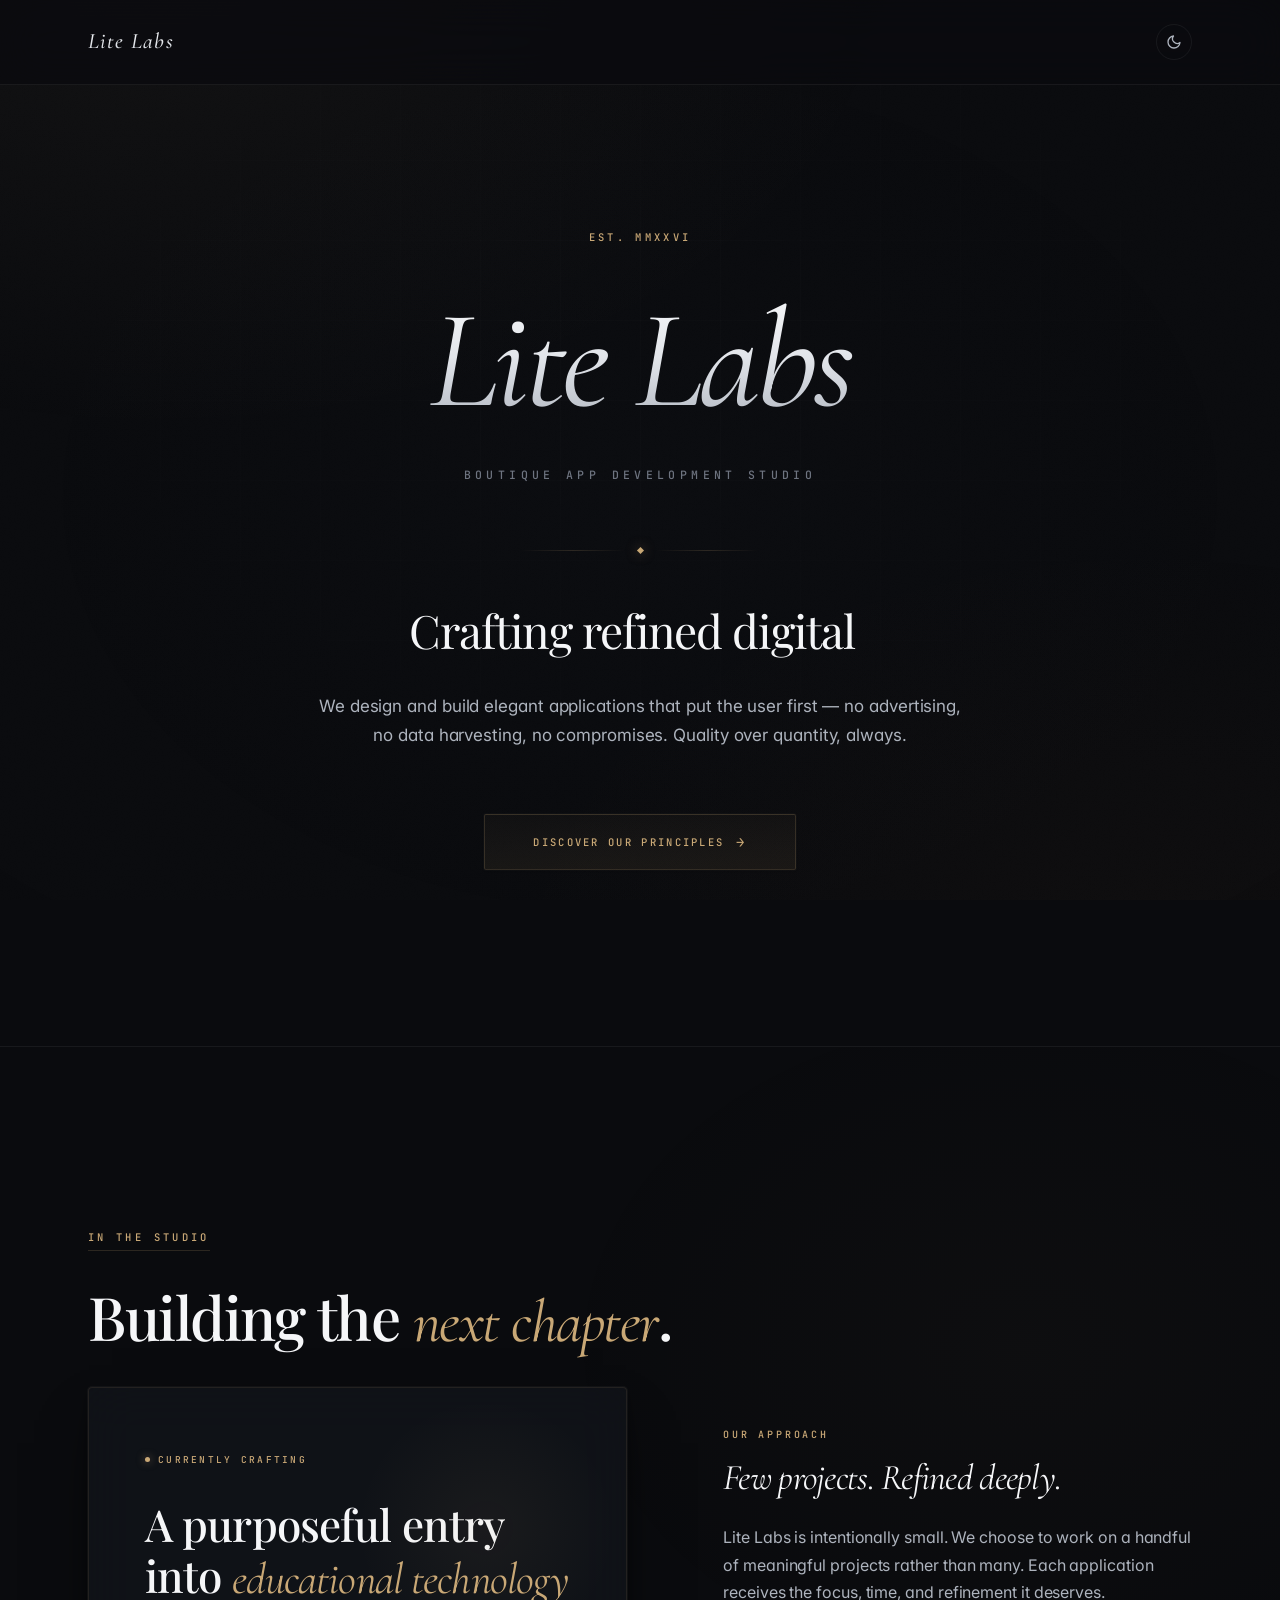
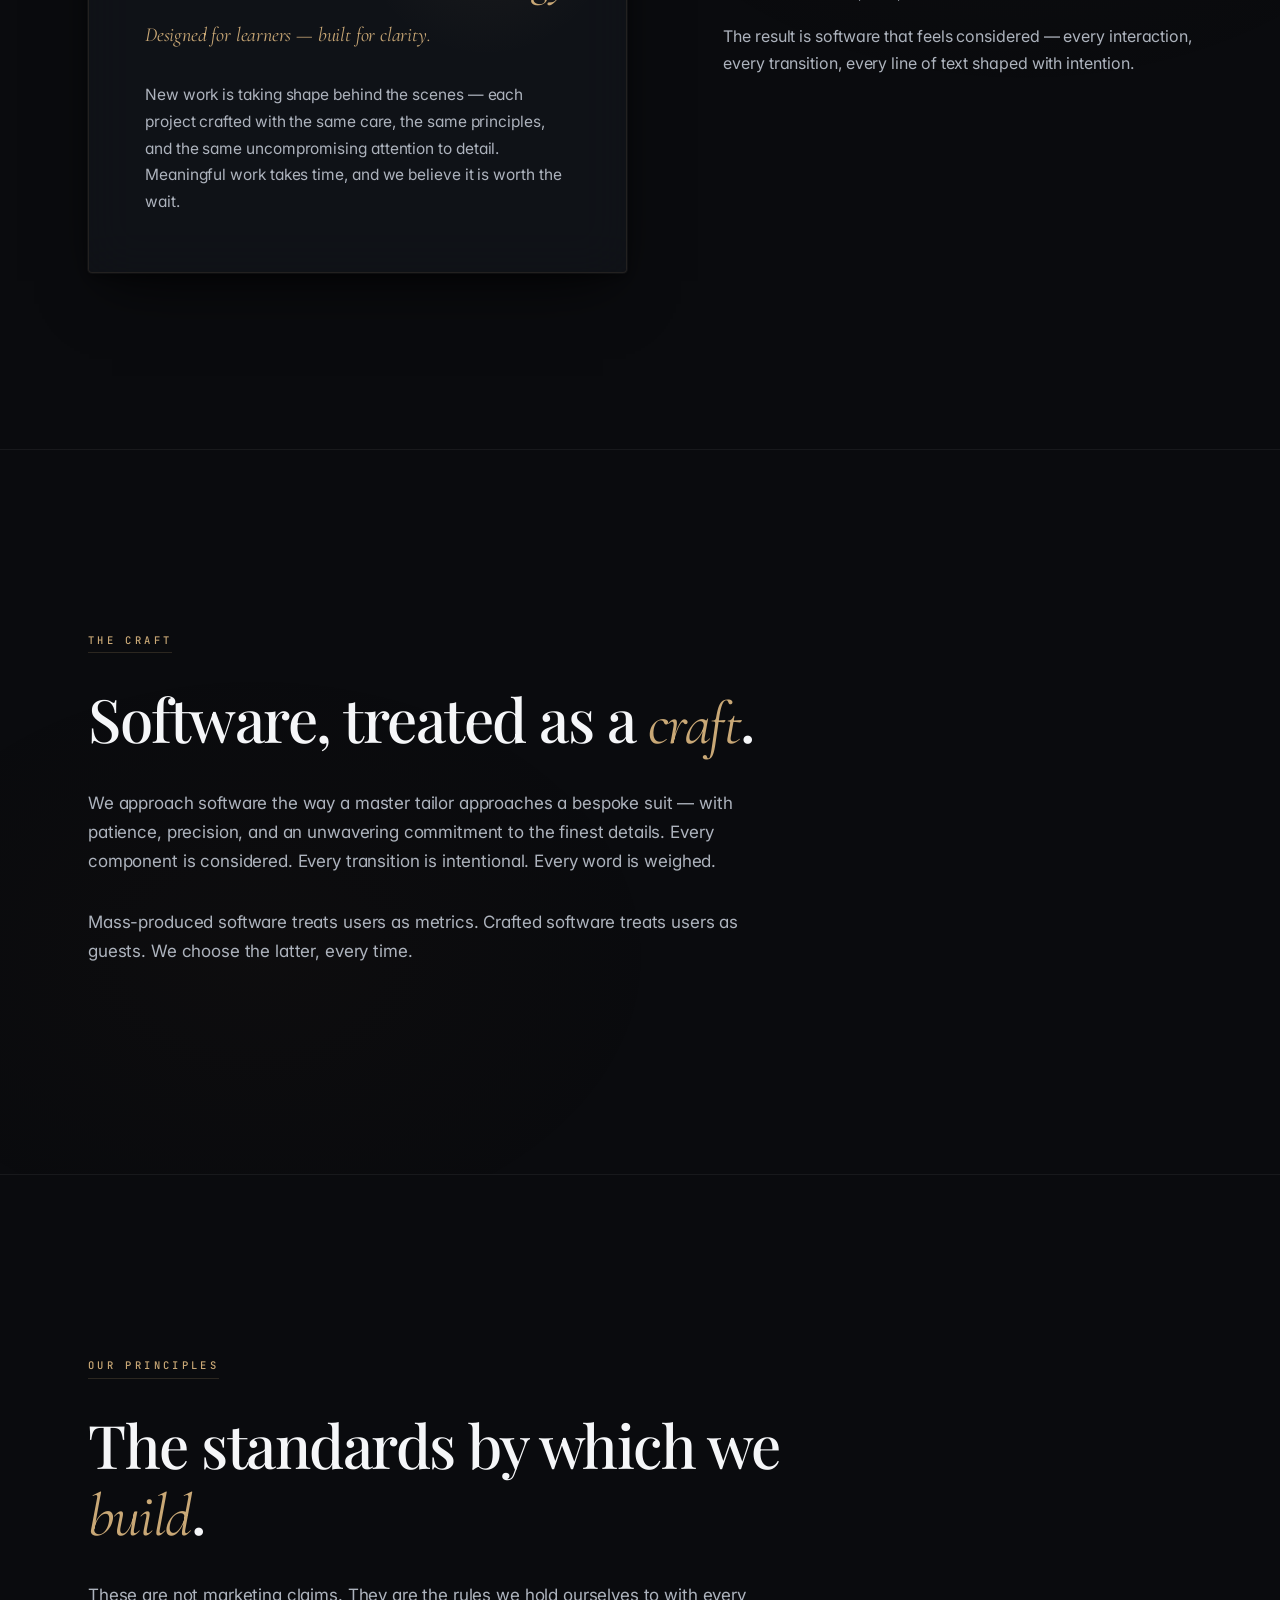
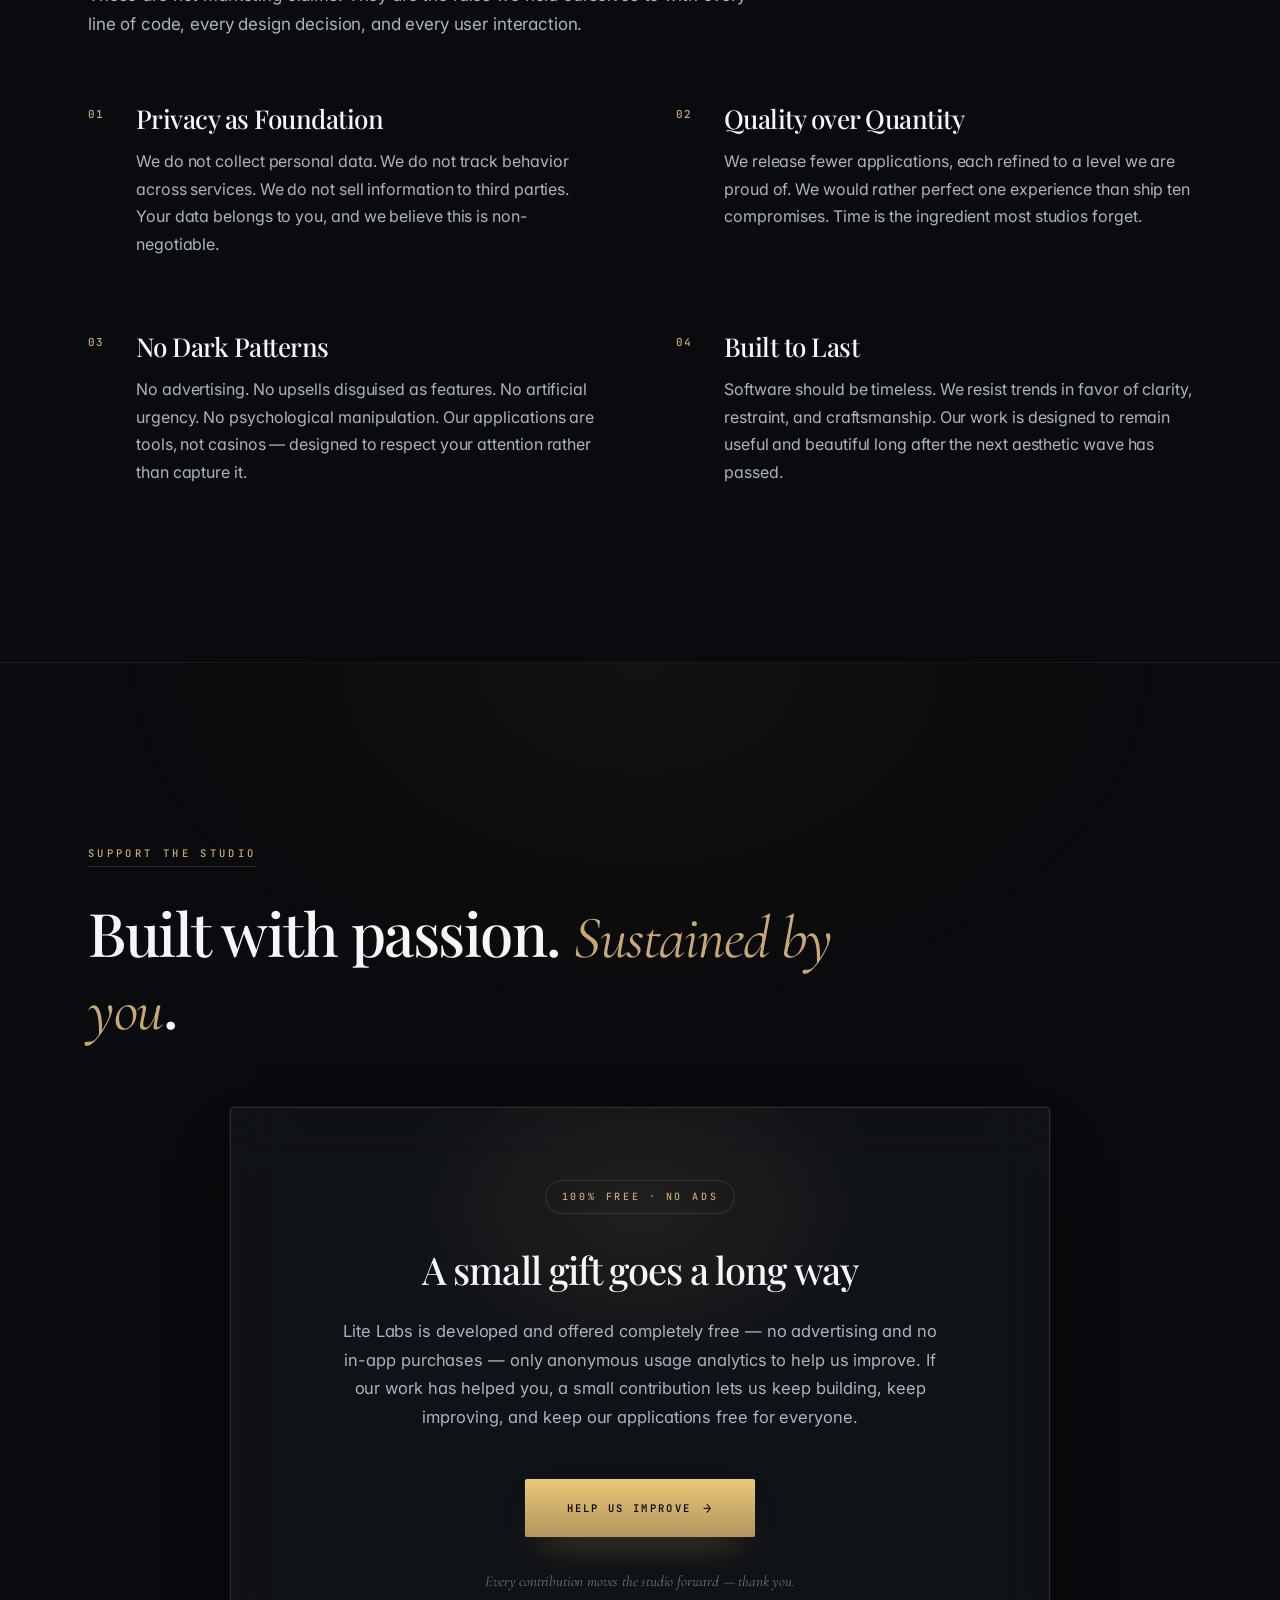
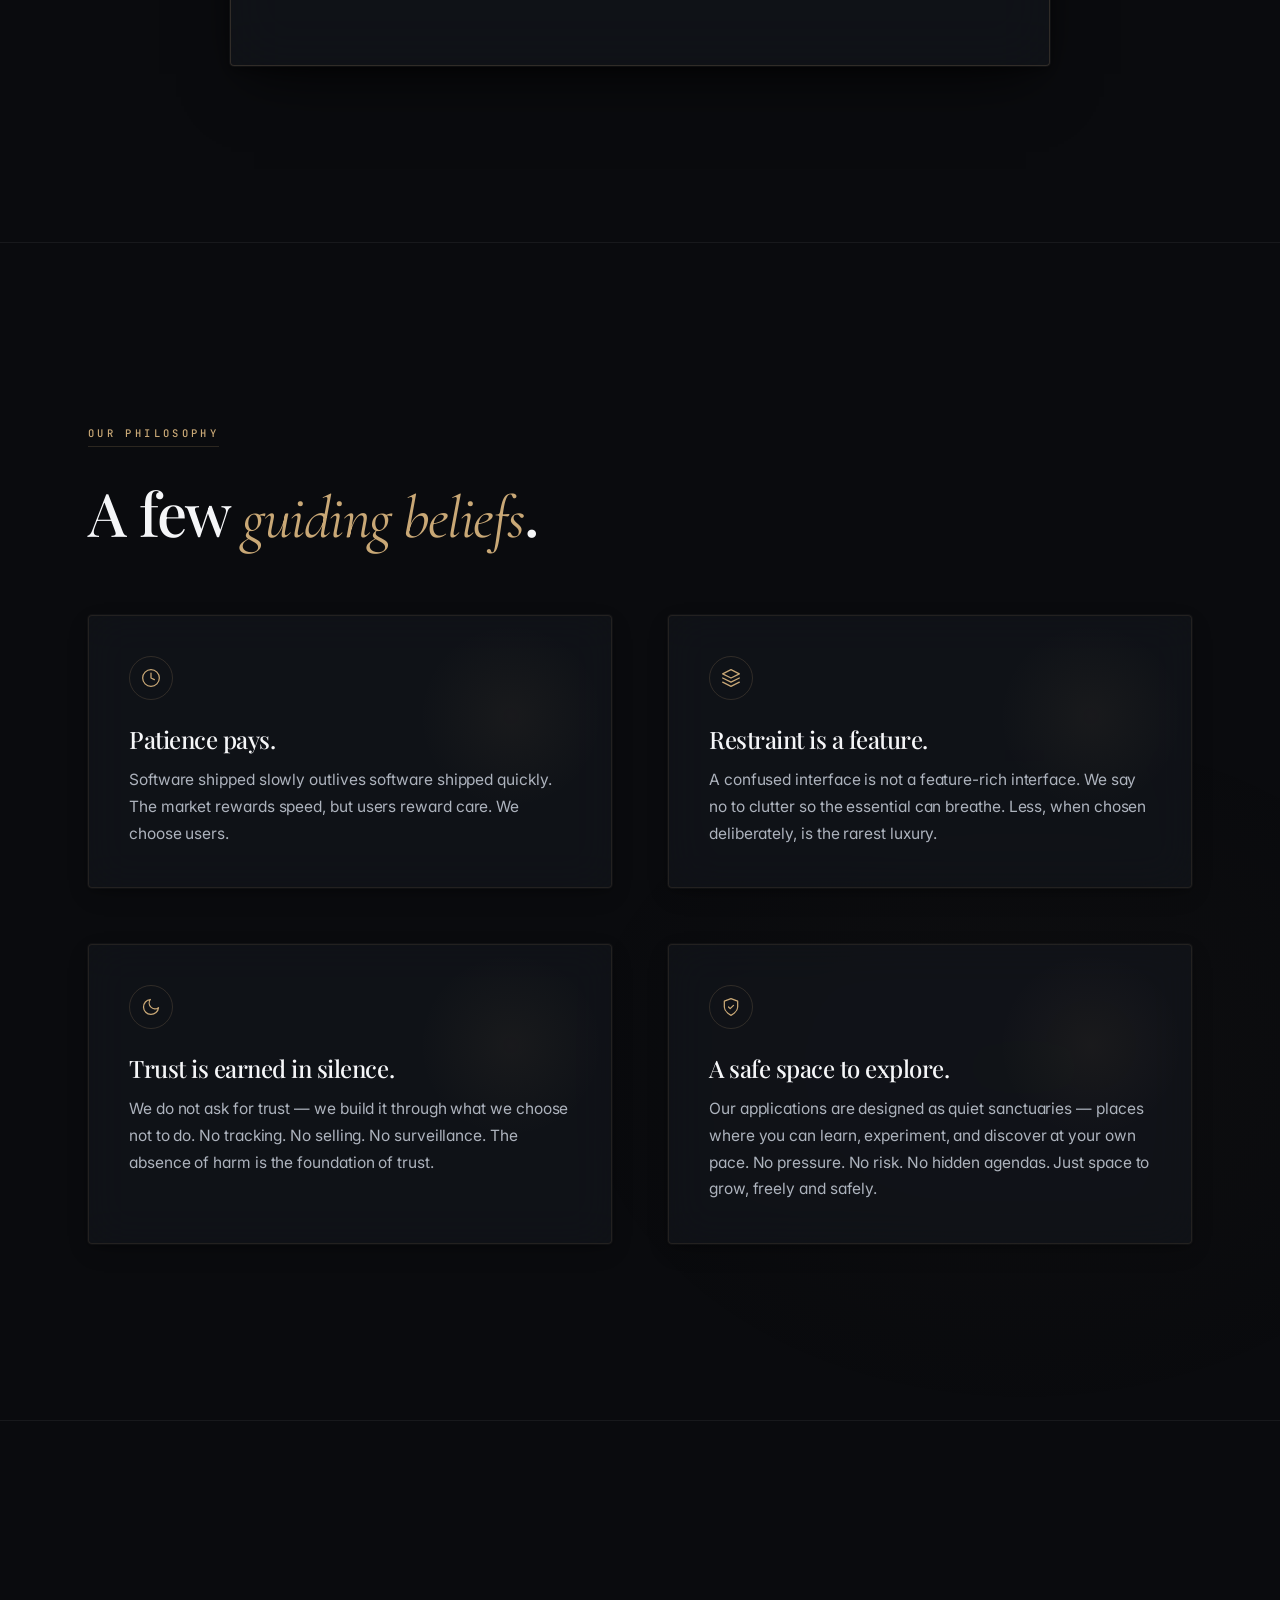
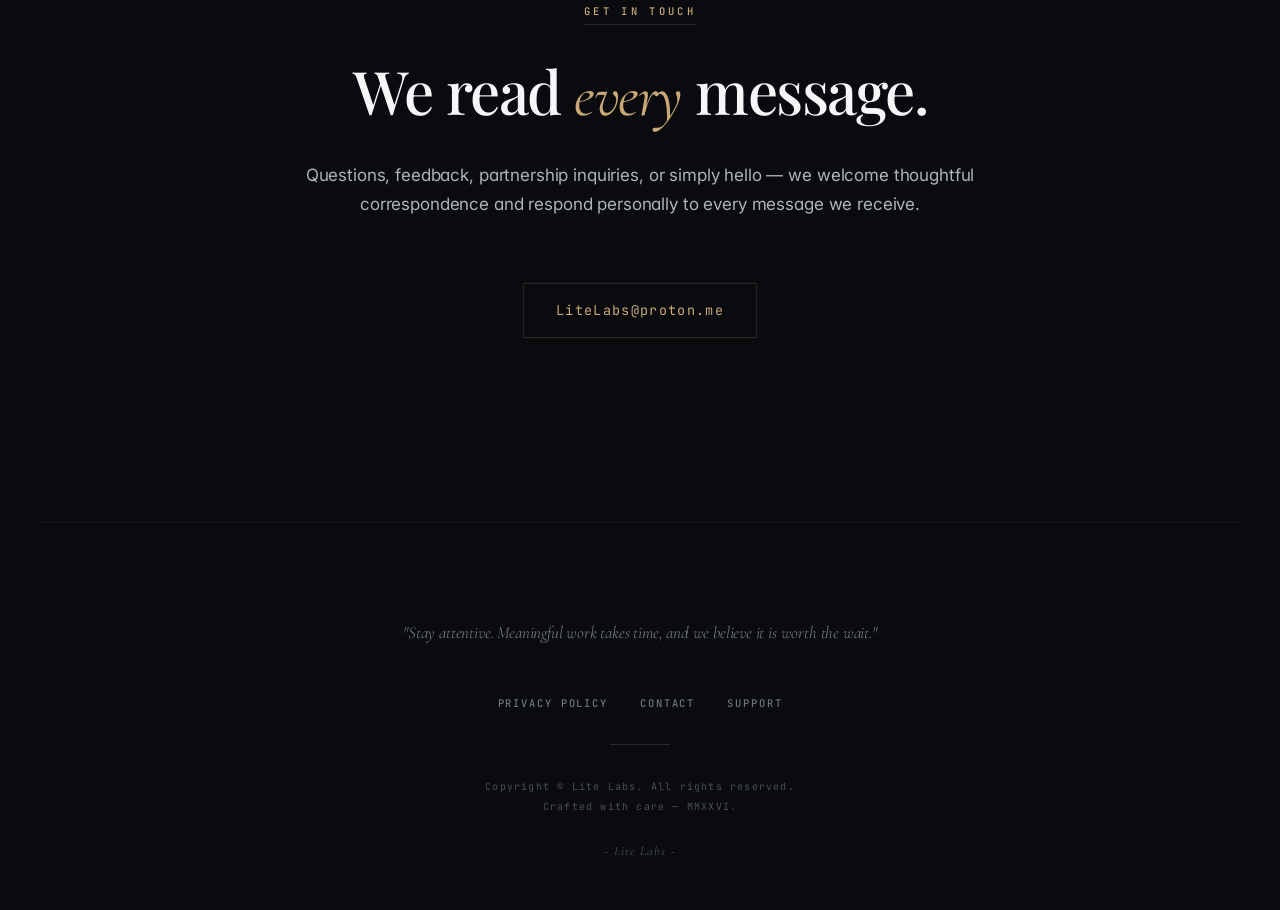
==== commit c8540ba4: "Implement reading progress bar in index.html Added a reading progress bar that updates as the user s" ====
--- a/index.html
+++ b/index.html
@@ -275,6 +275,16 @@
 @keyframes shimmer {
   0% { background-position: 200% 0; }
   100% { background-position: -200% 0; }
+}
+
+/* Reading progress bar — 2px gold gradient */
+.reading-progress {
+  position: fixed; top: 0; left: 0;
+  height: 2px; width: 0%;
+  background: linear-gradient(90deg, var(--acc-1), var(--gold), var(--acc-1));
+  z-index: 300;
+  box-shadow: 0 0 12px rgba(232, 201, 119, 0.5);
+  transition: width 0.15s linear;
 }
 
 /* ─── TOPBAR ─── */
@@ -1071,6 +1081,9 @@
 <div class="cursor-glow" id="cursorGlow"></div>
 <div class="cursor-dot" id="cursorDot"></div>
 
+<!-- Reading progress bar -->
+<div class="reading-progress" id="readingProgress"></div>
+
 <!-- Topbar -->
 <nav class="topbar">
   <div class="topbar-inner">
@@ -1271,14 +1284,13 @@
       <div class="philosophy-item reveal">
         <div class="philosophy-icon">
           <svg viewBox="0 0 24 24" fill="none" stroke="currentColor" stroke-width="1.5" stroke-linecap="round" stroke-linejoin="round">
-            <path d="M20 12V8H6a2 2 0 0 1-2-2c0-1.1.9-2 2-2h12v4"/>
-            <path d="M4 6v12c0 1.1.9 2 2 2h14v-4"/>
-            <path d="M18 12a2 2 0 0 0 0 4h4v-4z"/>
+            <path d="M12 22s8-4 8-10V5l-8-3-8 3v7c0 6 8 10 8 10z"/>
+            <path d="M9 12l2 2 4-4"/>
           </svg>
         </div>
-        <h3 class="philosophy-title">Free, with intention.</h3>
+        <h3 class="philosophy-title">A safe space to explore.</h3>
         <p class="philosophy-text selectable">
-          When something costs nothing, the user often becomes the product. We refuse that bargain. Our work is free because we want it to be &mdash; not because we plan to extract value later.
+          Our applications are designed as quiet sanctuaries &mdash; places where you can learn, experiment, and discover at your own pace. No pressure. No risk. No hidden agendas. Just space to grow, freely and safely.
         </p>
       </div>
     </div>
@@ -1467,6 +1479,20 @@
       el.addEventListener('mouseleave', () => cursorDot.classList.remove('hovering'));
     });
     moveCursor();
+  }
+
+  // ─── 5b. READING PROGRESS BAR ───
+  const progressBar = document.getElementById('readingProgress');
+  if (progressBar) {
+    function updateProgress() {
+      const scrollTop = window.pageYOffset || document.documentElement.scrollTop;
+      const docHeight = document.documentElement.scrollHeight - window.innerHeight;
+      const pct = docHeight > 0 ? (scrollTop / docHeight) * 100 : 0;
+      progressBar.style.width = Math.min(100, Math.max(0, pct)) + '%';
+    }
+    window.addEventListener('scroll', updateProgress, { passive: true });
+    window.addEventListener('resize', updateProgress);
+    updateProgress();
   }
 
   // ─── 6. BACK TO TOP ───
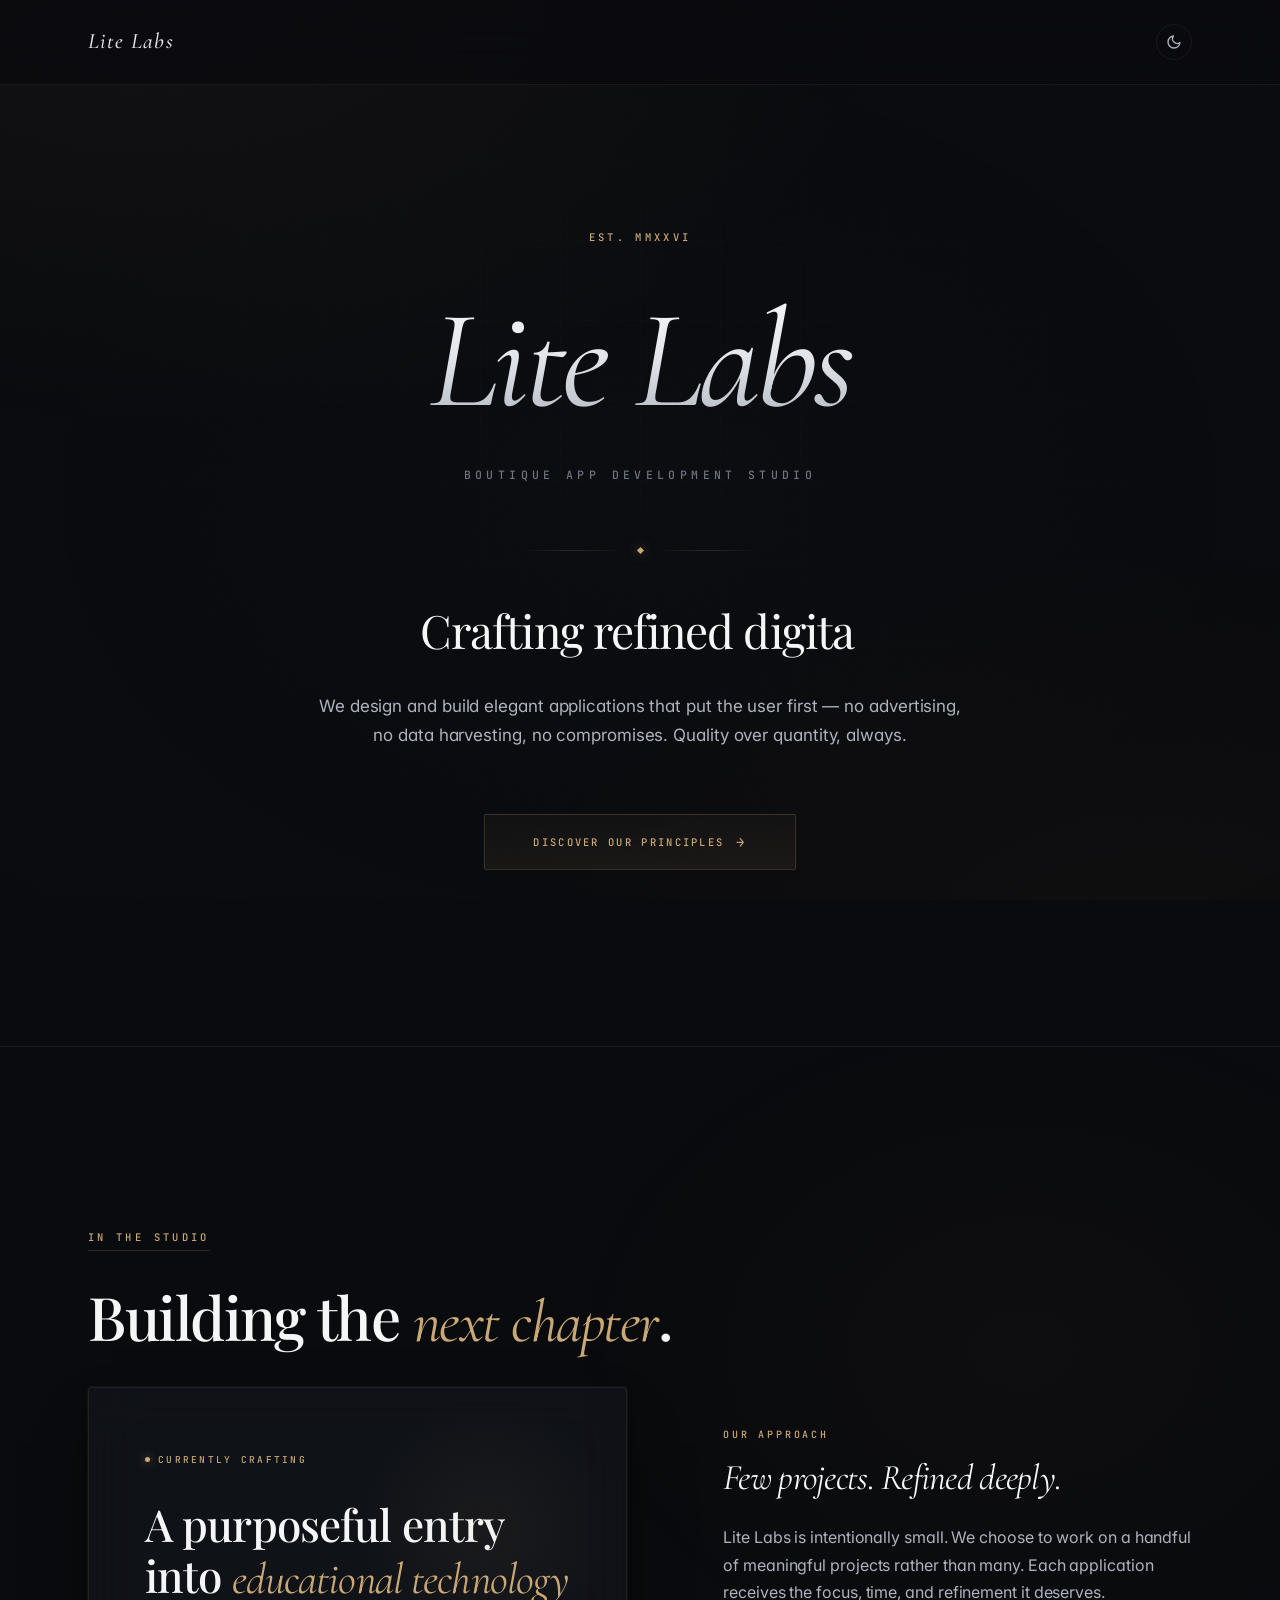
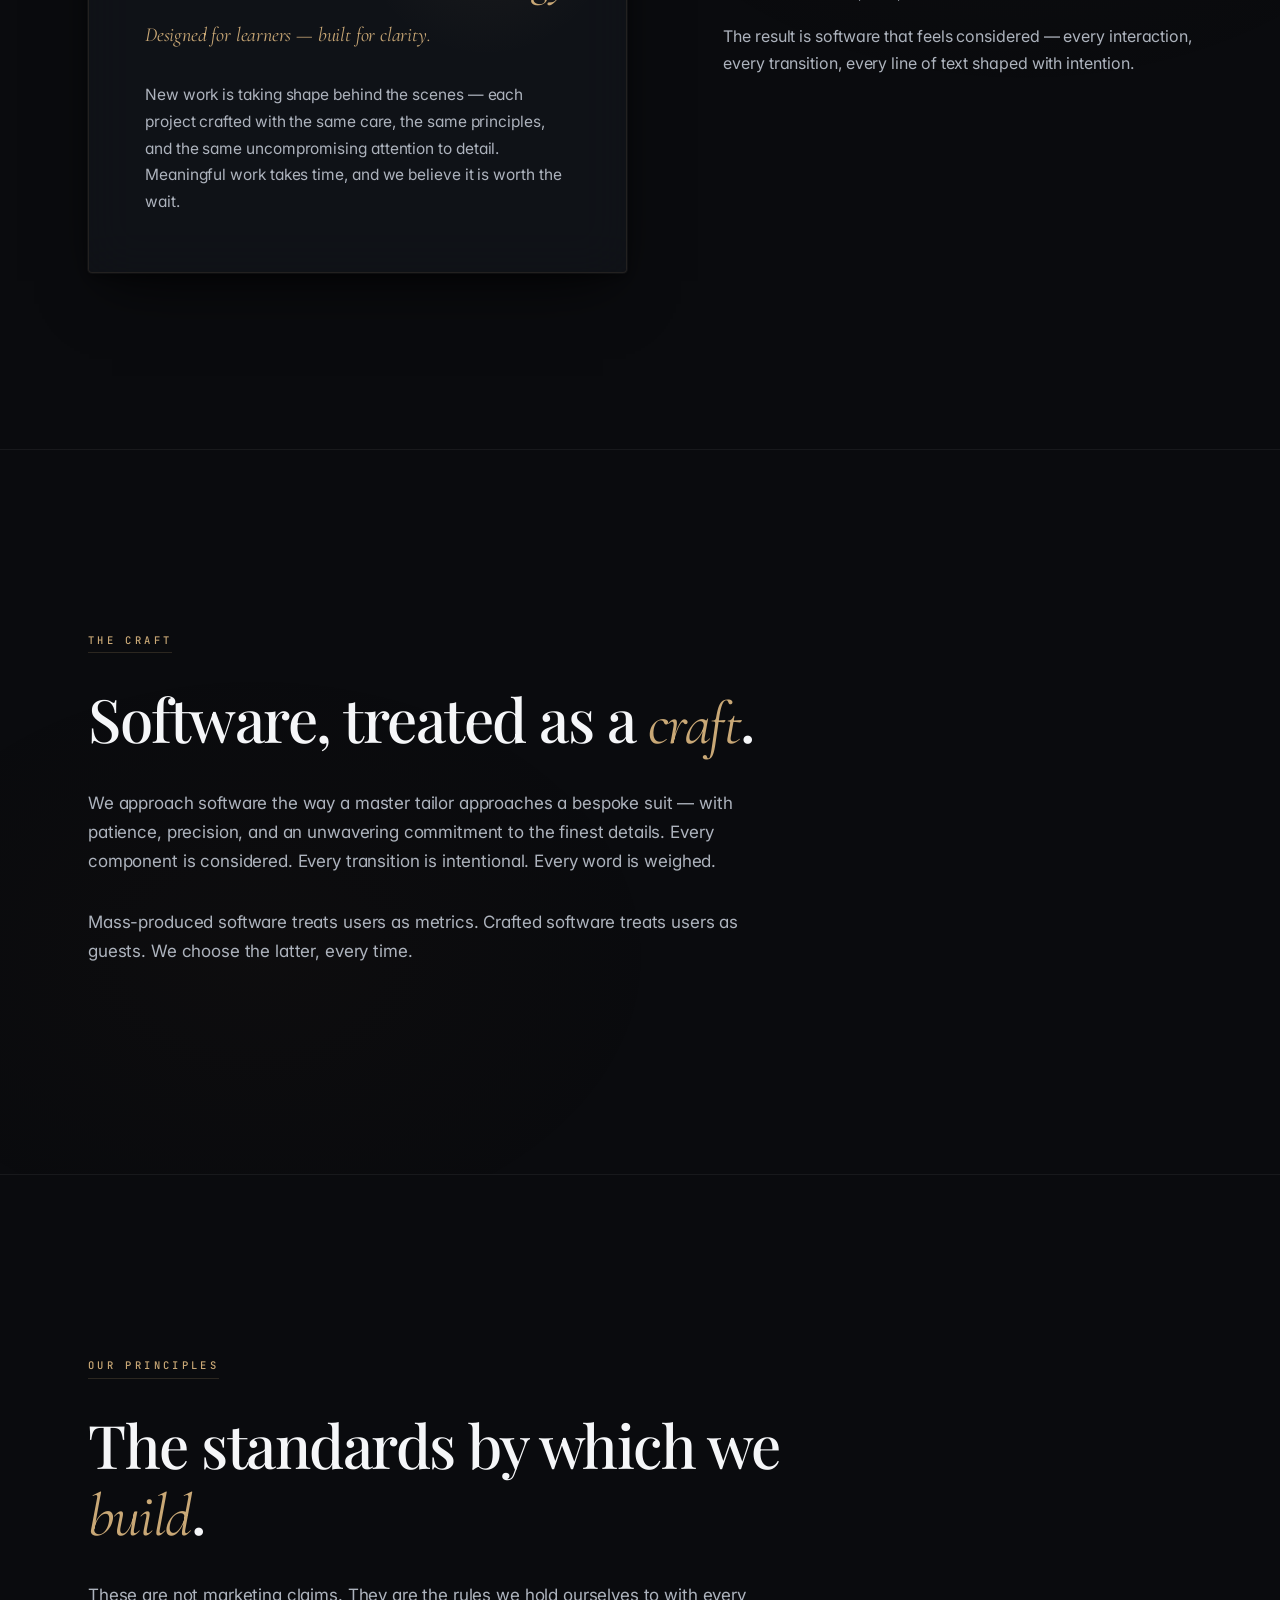
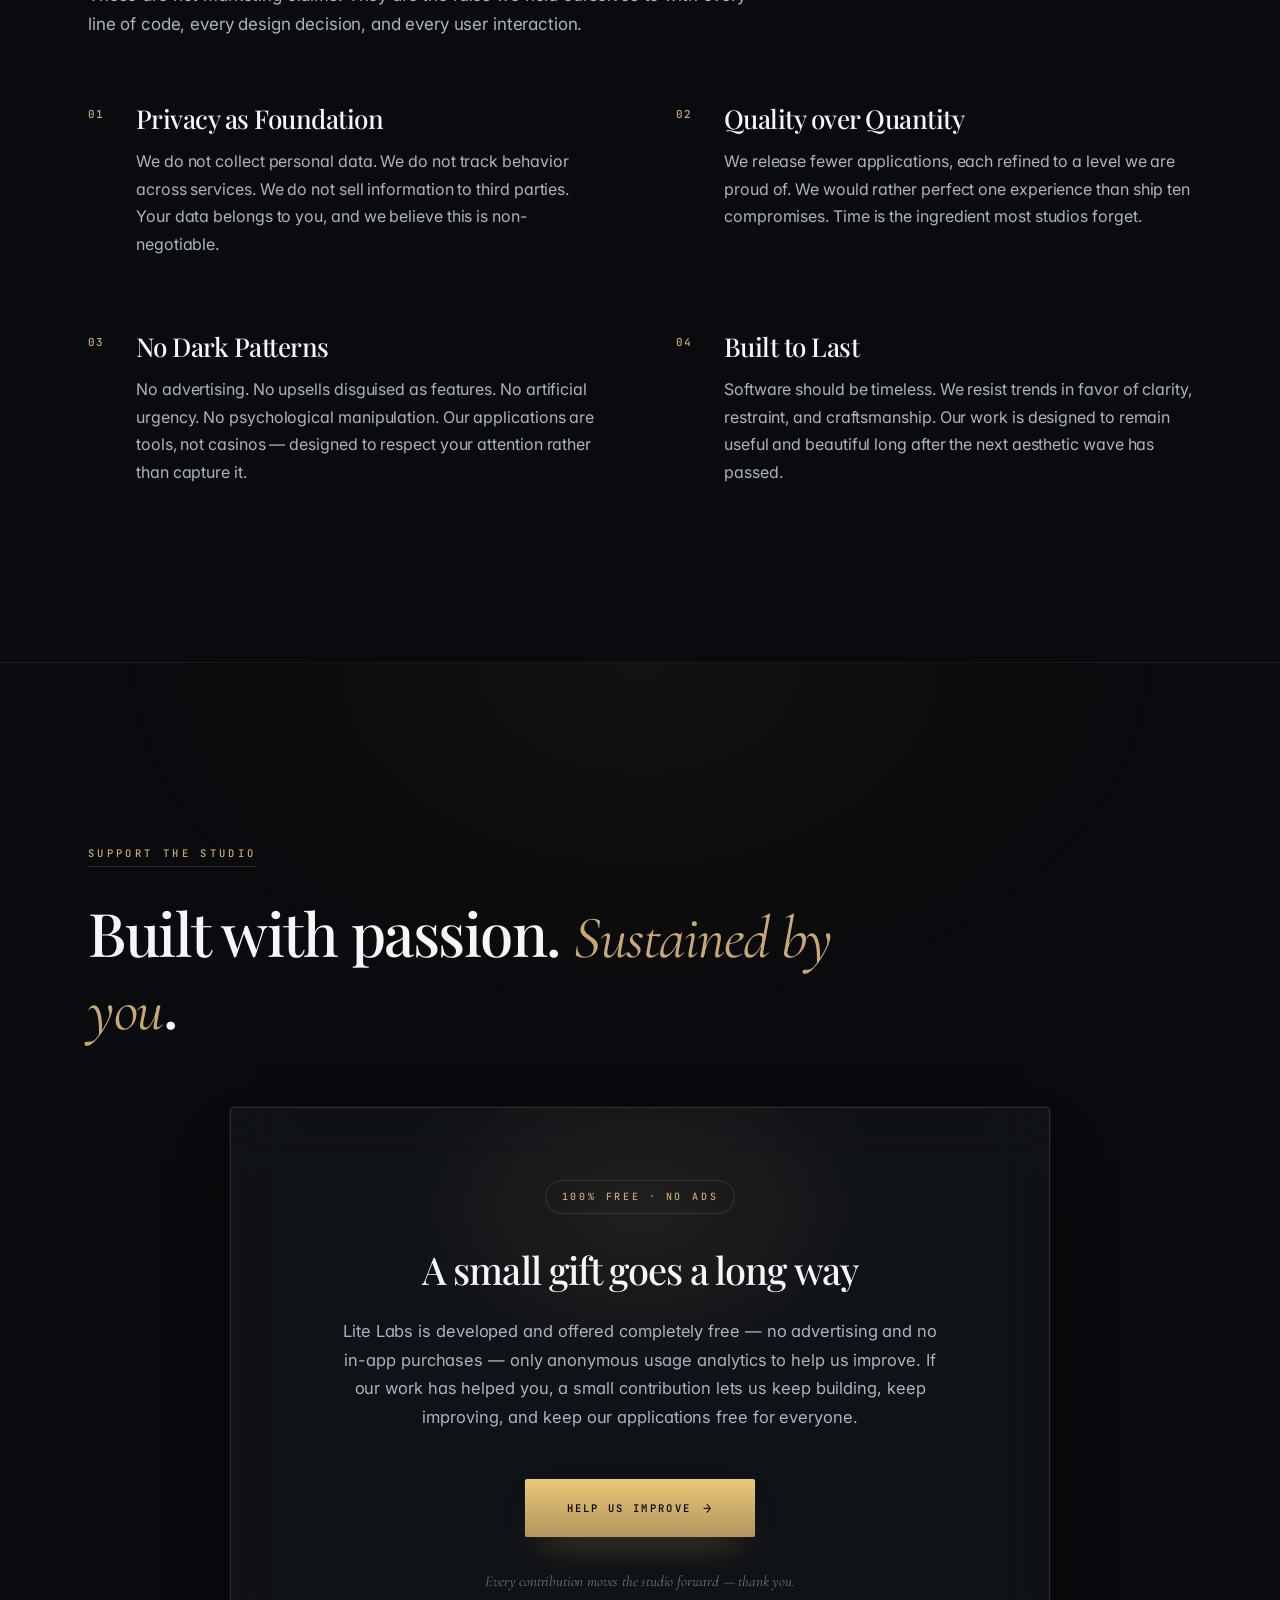
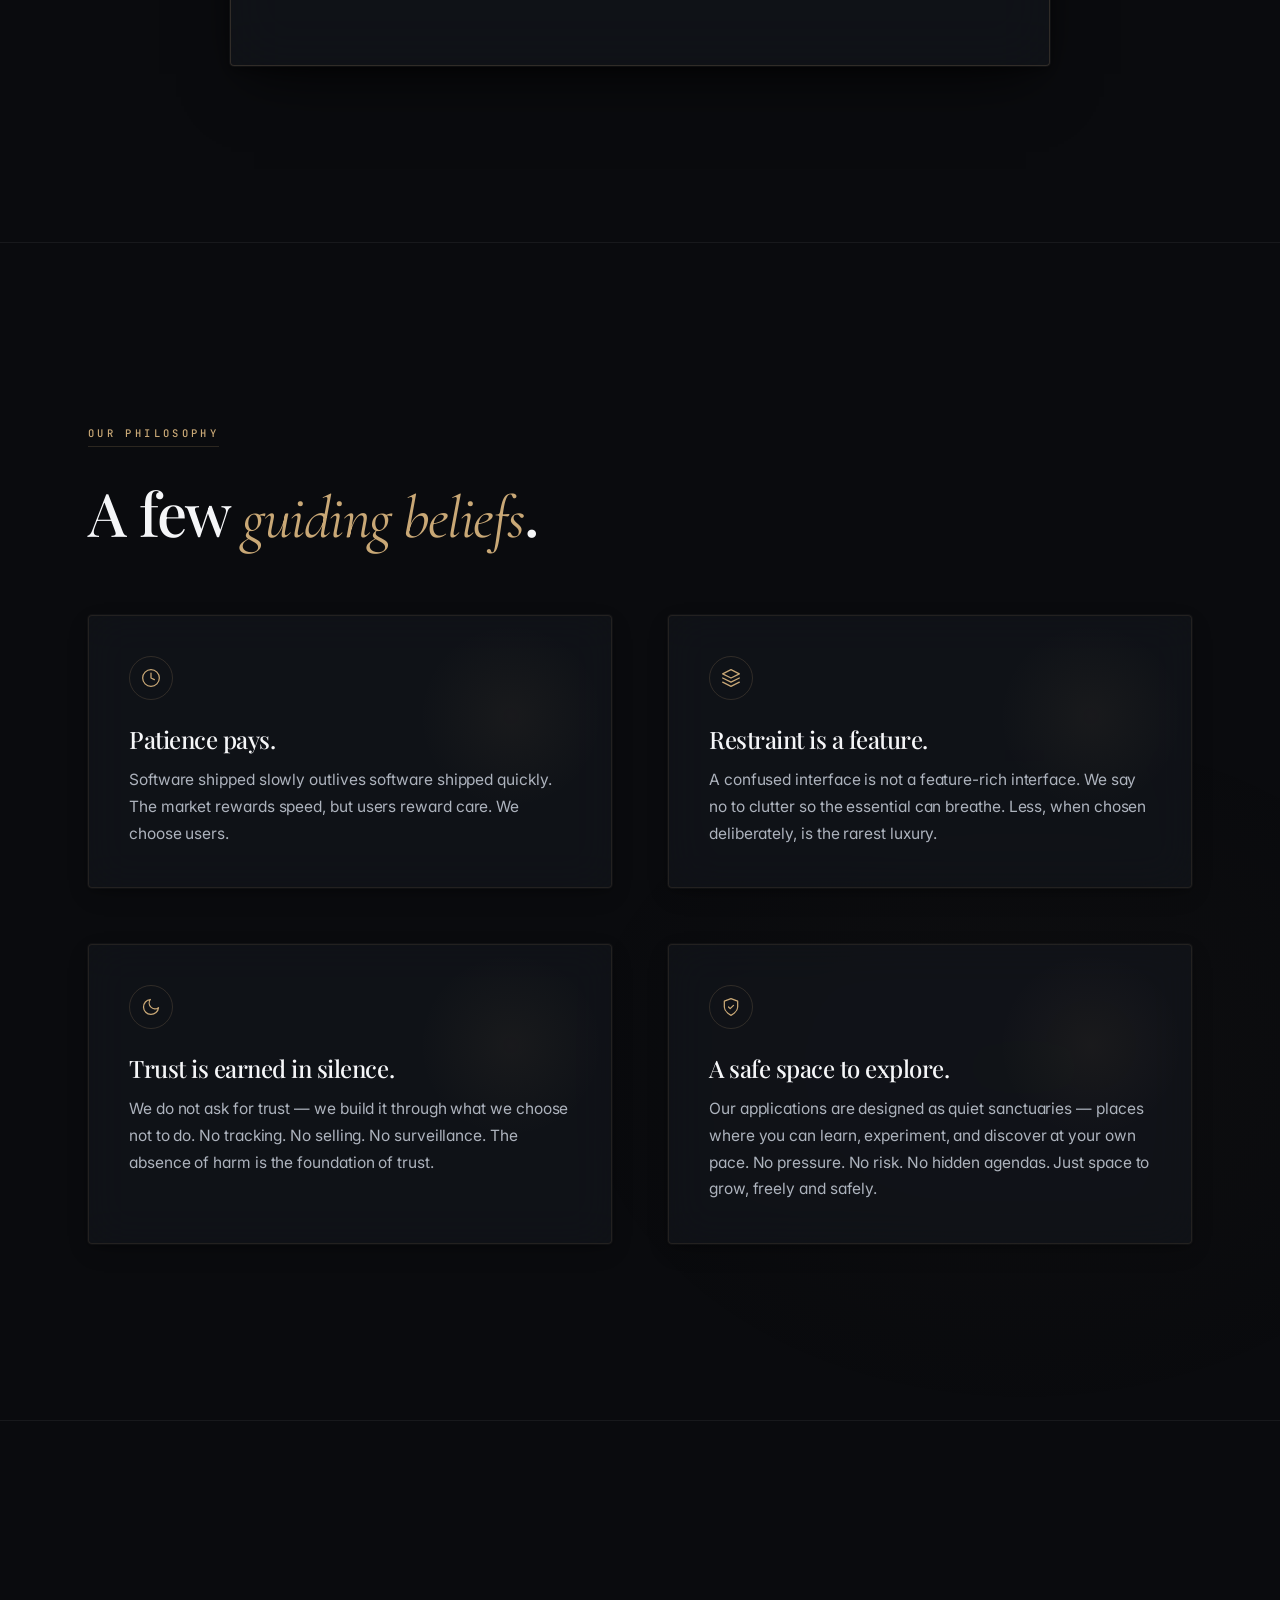
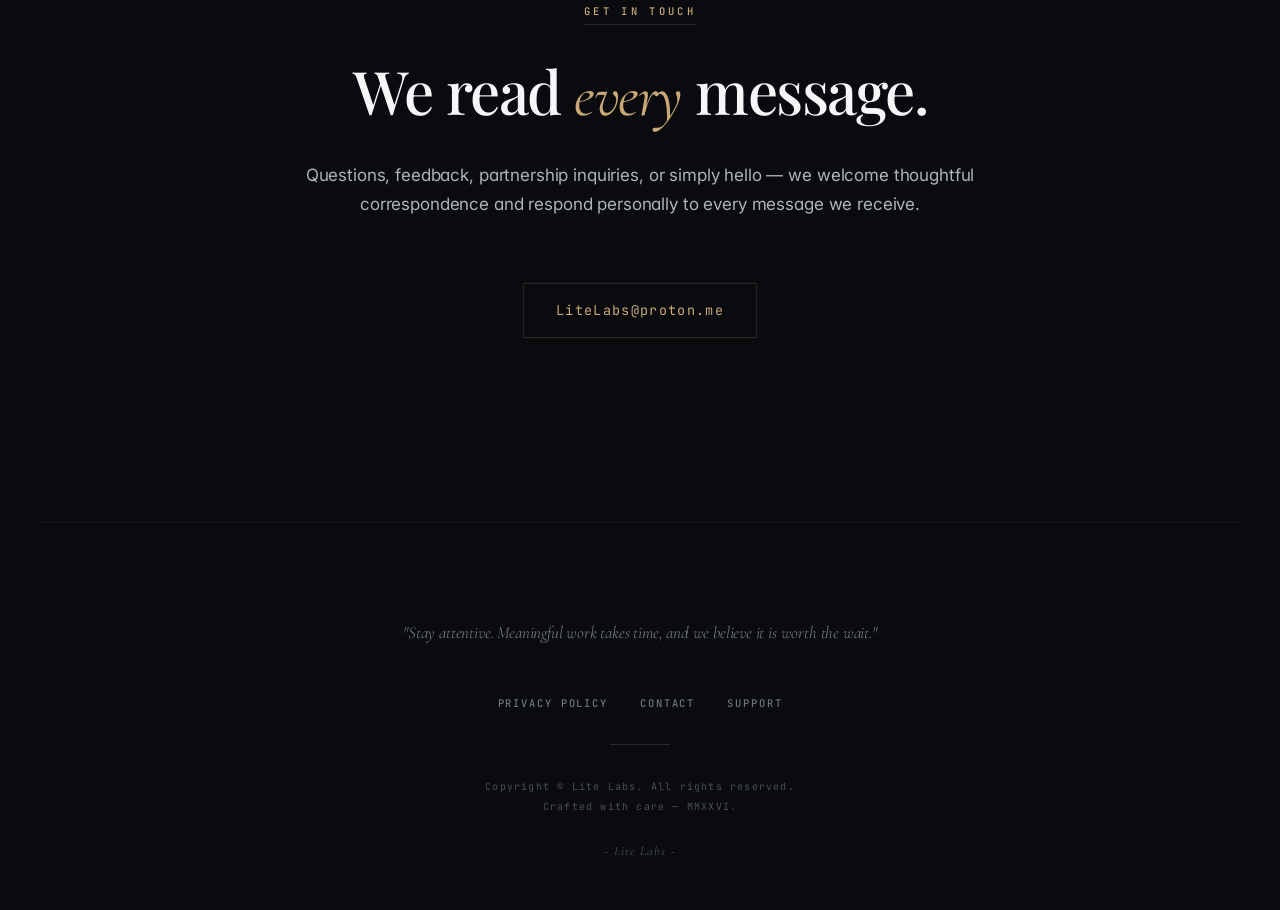
==== commit 39f7ab9c: "Update index.html" ====
--- a/index.html
+++ b/index.html
@@ -157,7 +157,7 @@
 }
 
 /* Restore selection for content + interactive */
-.selectable, .selectable *,
+/* All text content is locked — only interactive elements remain selectable */
 a, a *, button, button *, input, textarea {
   -webkit-user-select: text;
   -moz-user-select: text;
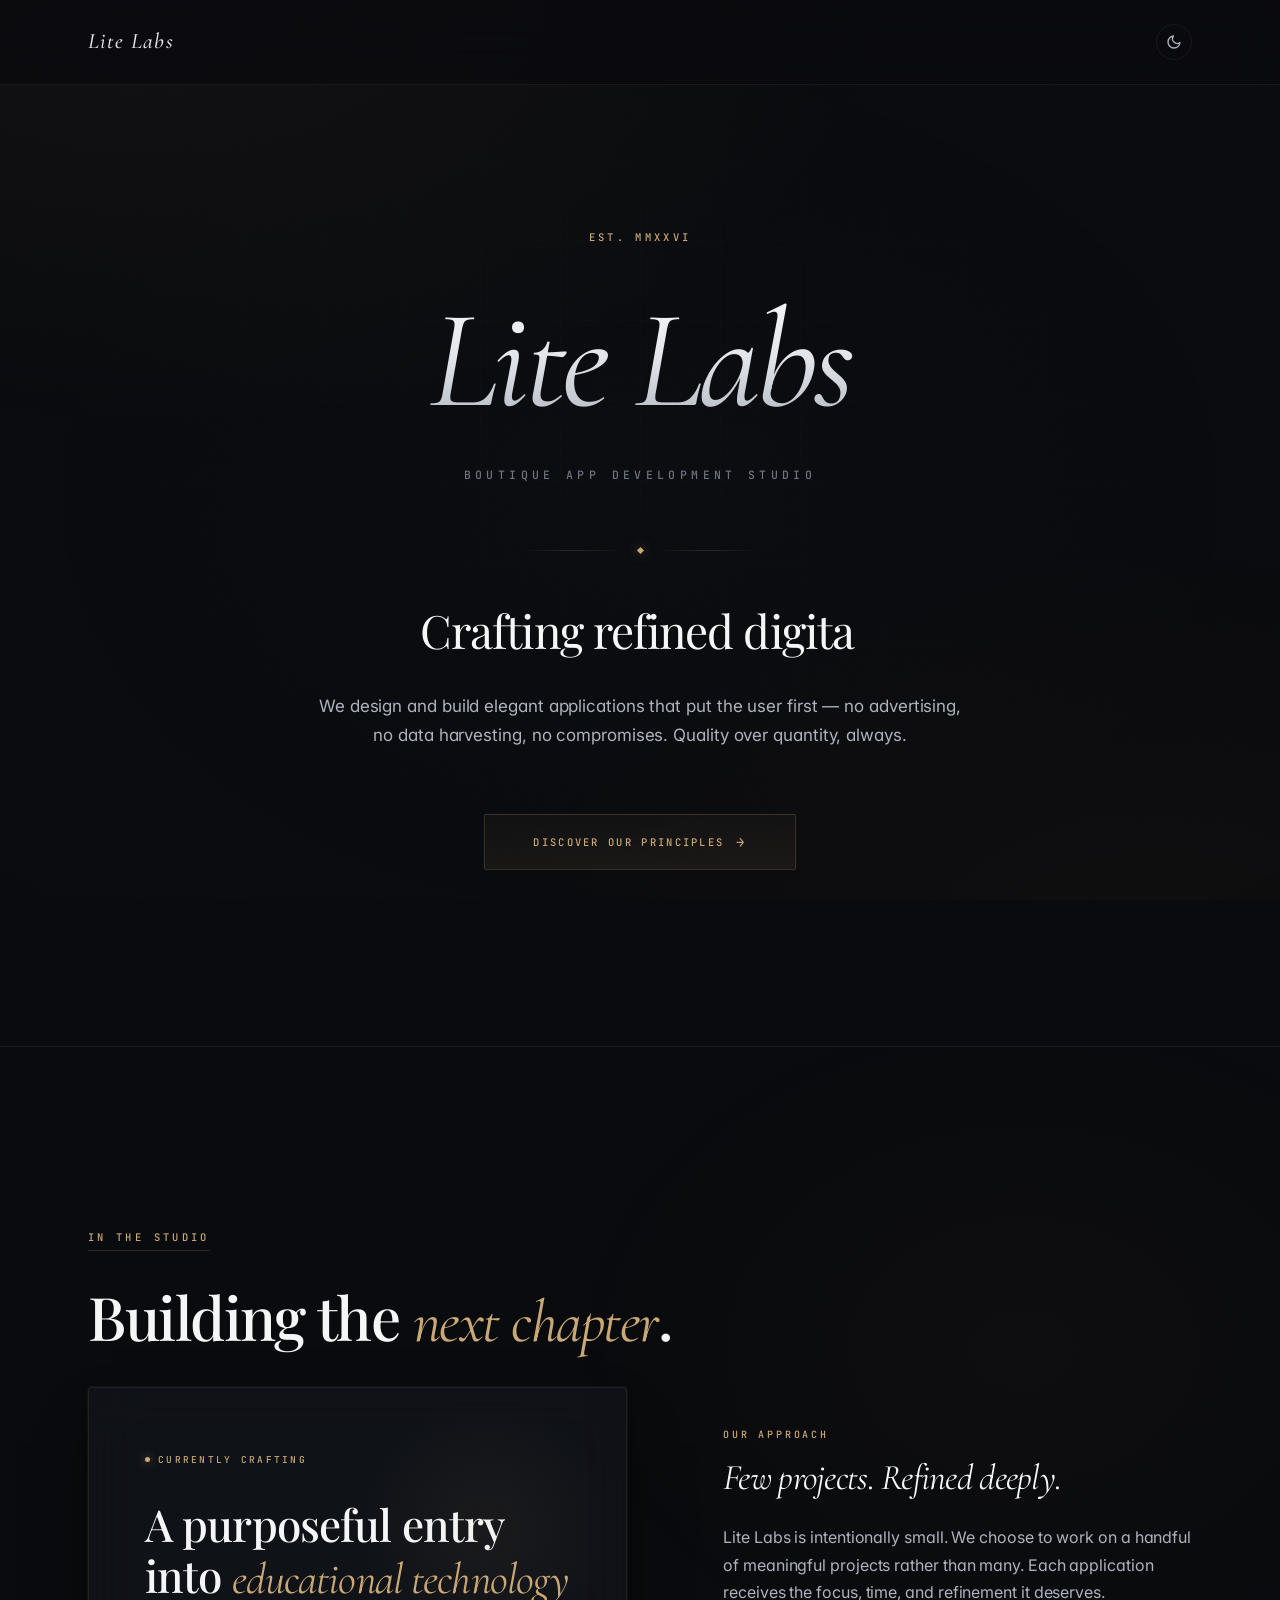
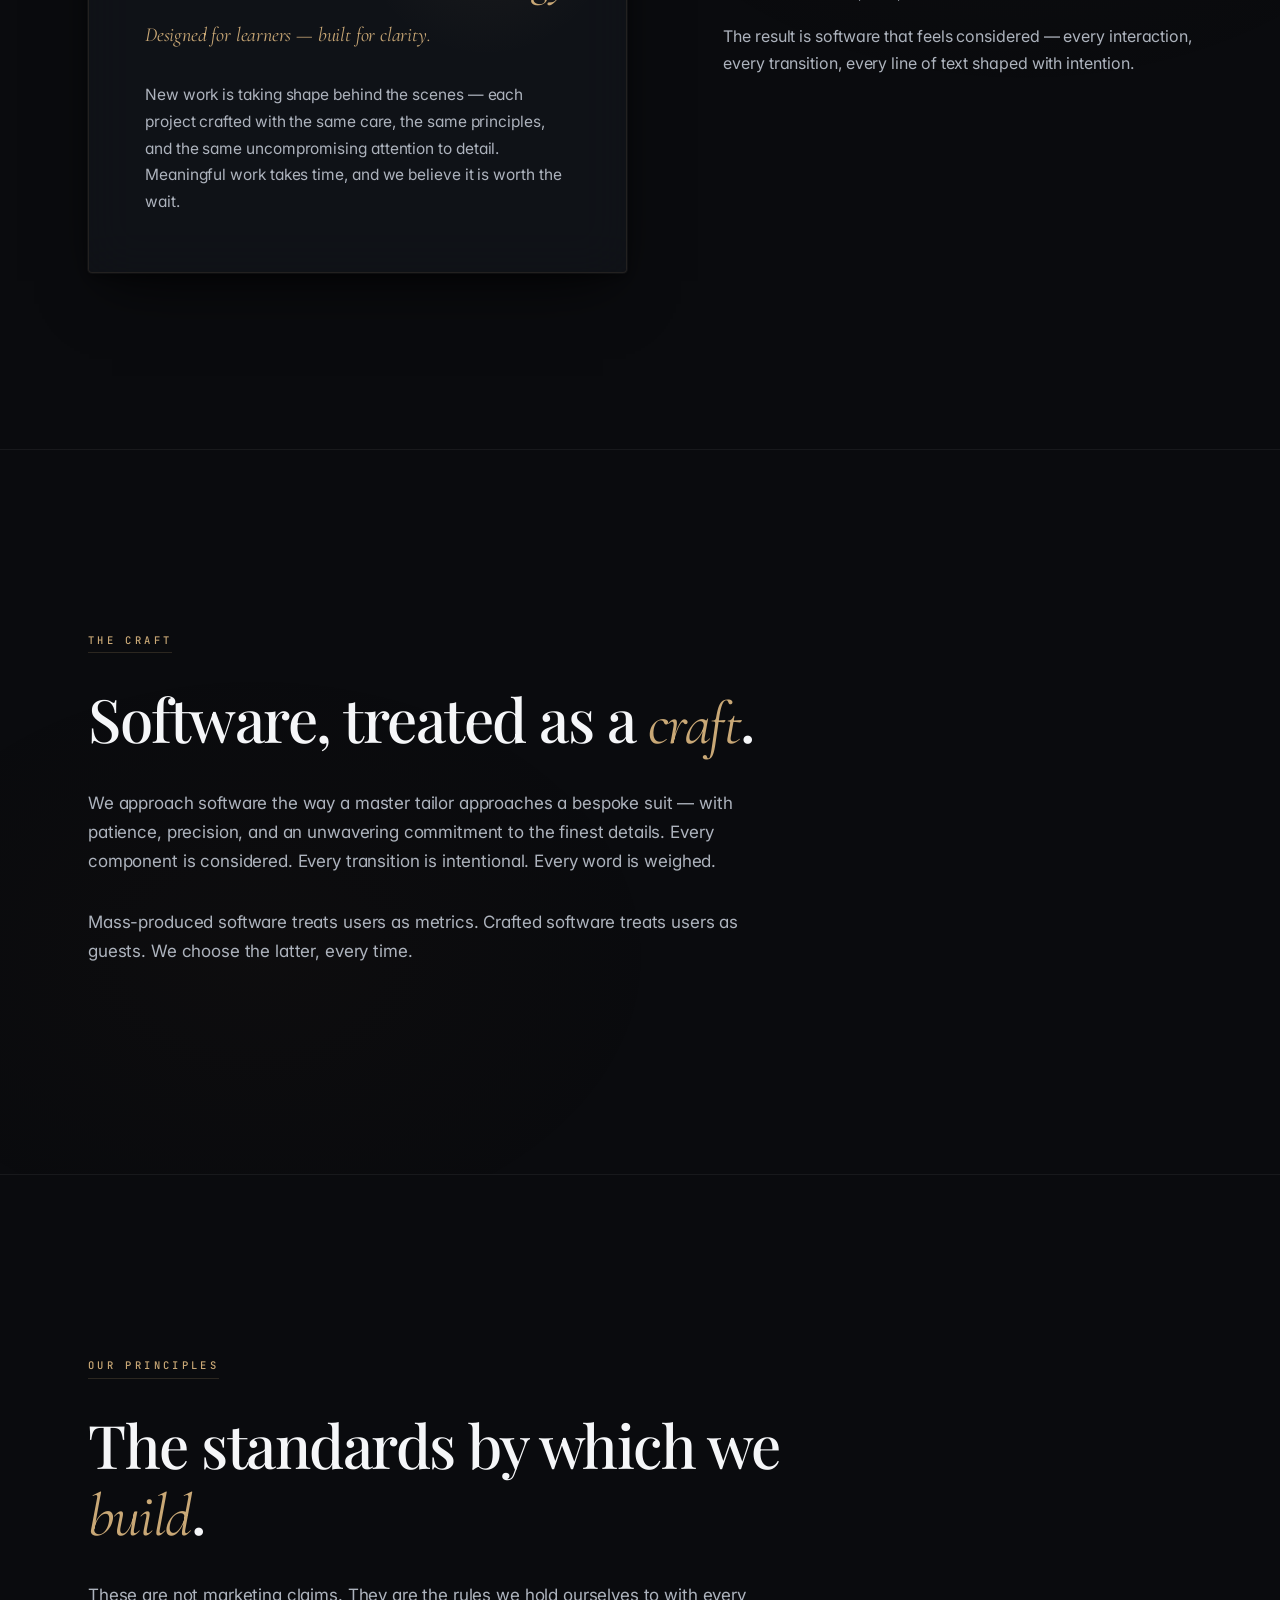
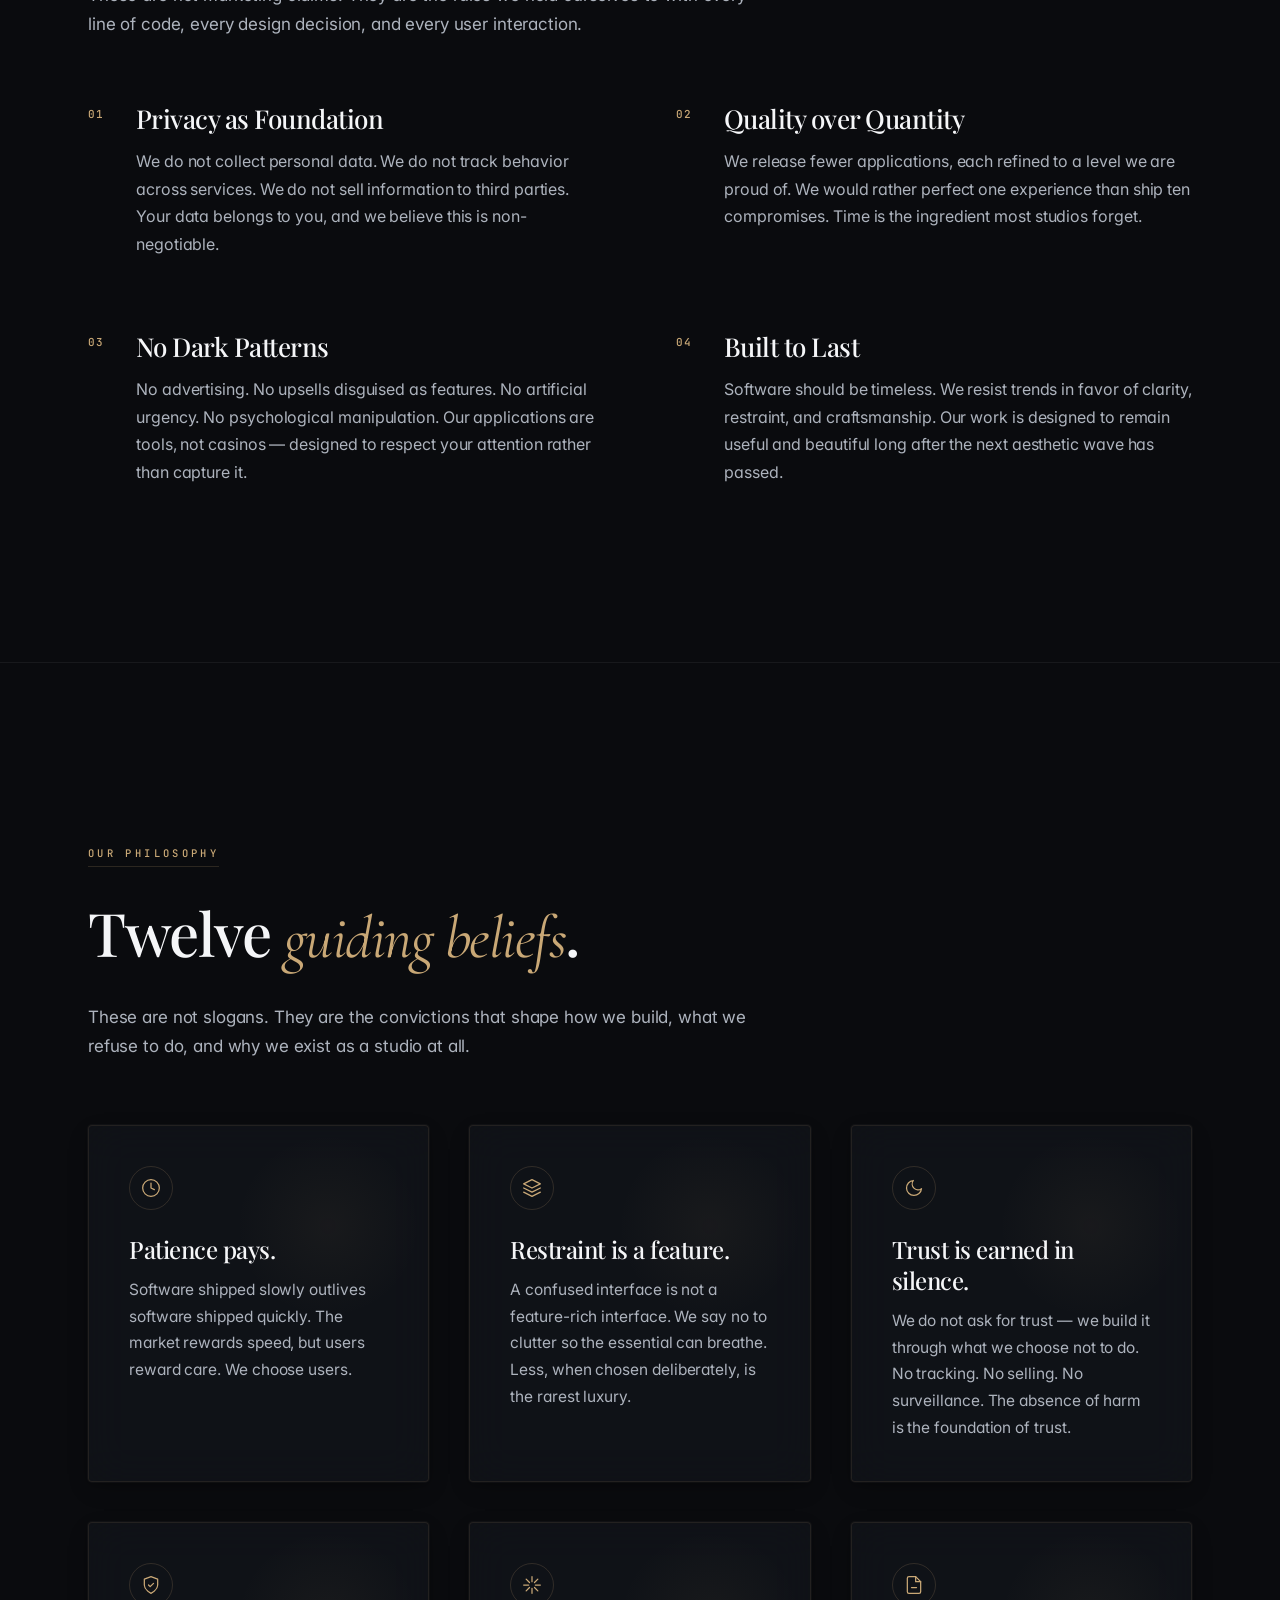
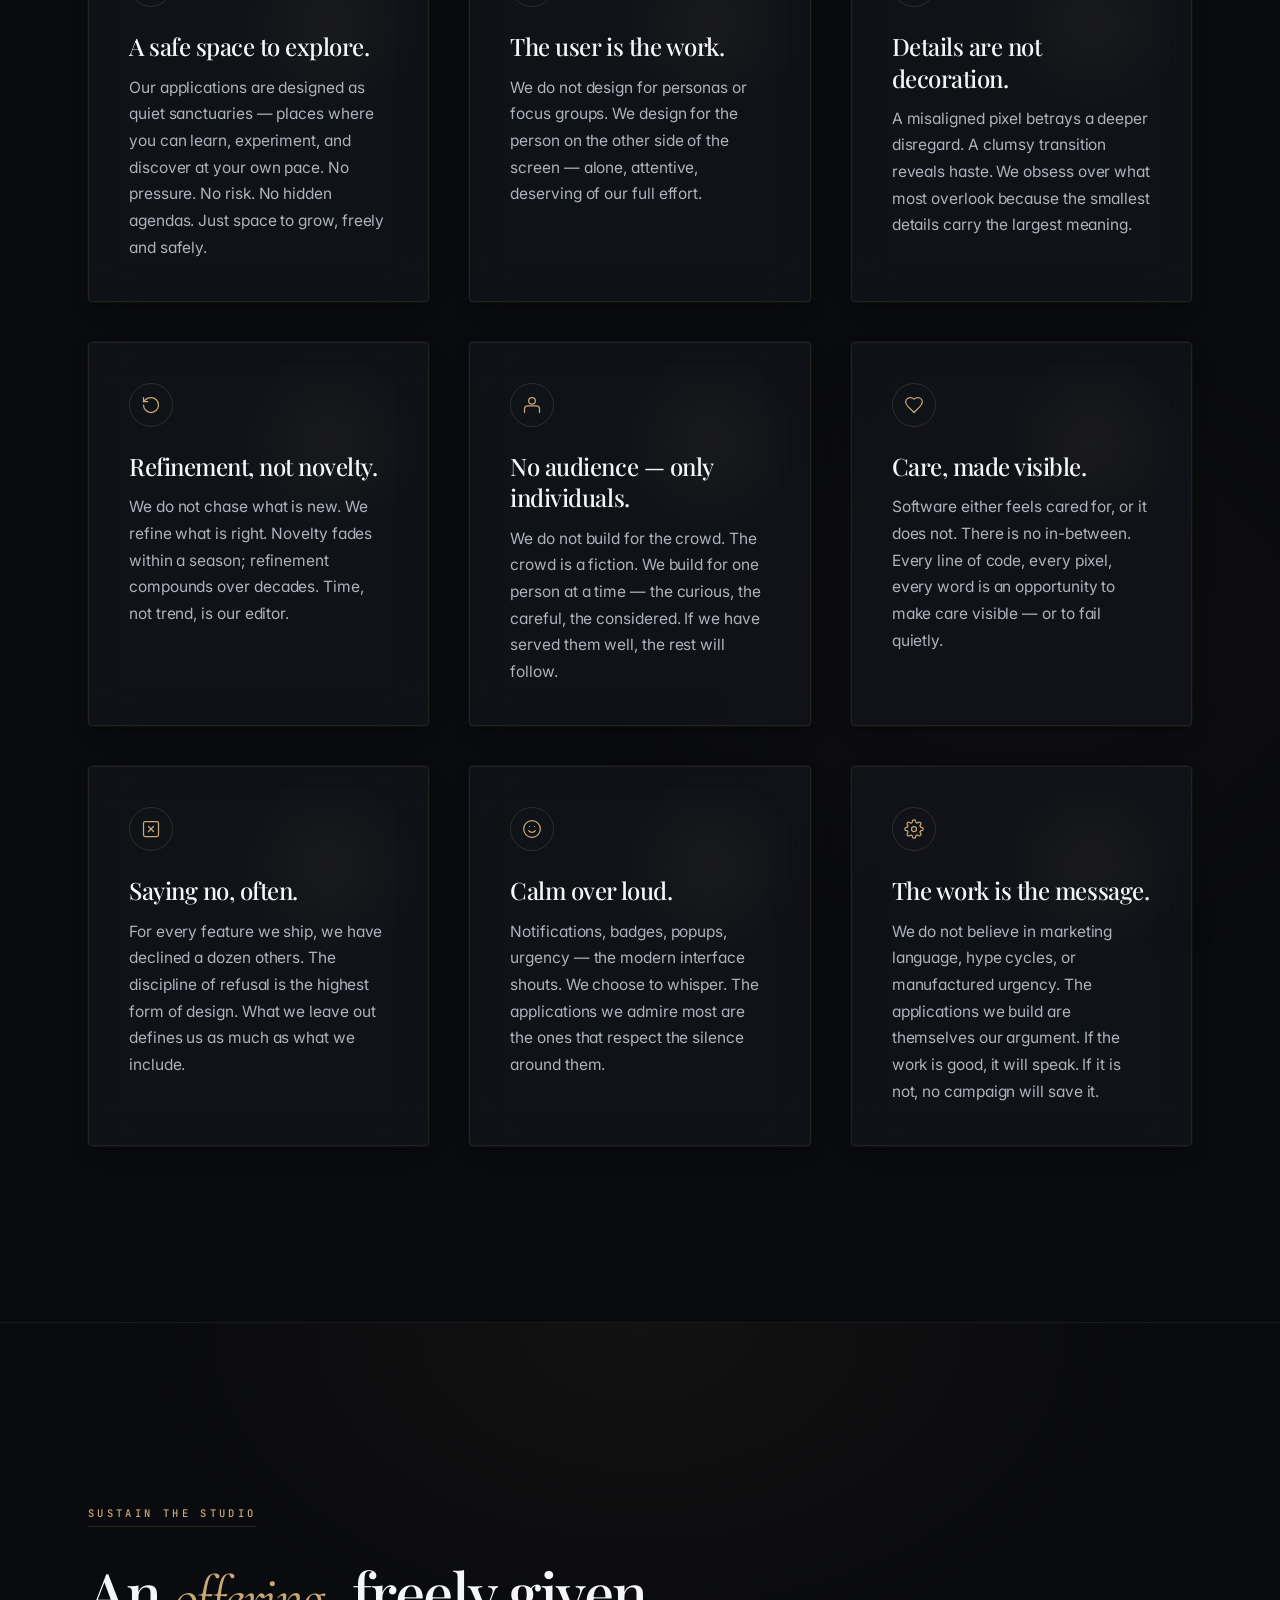
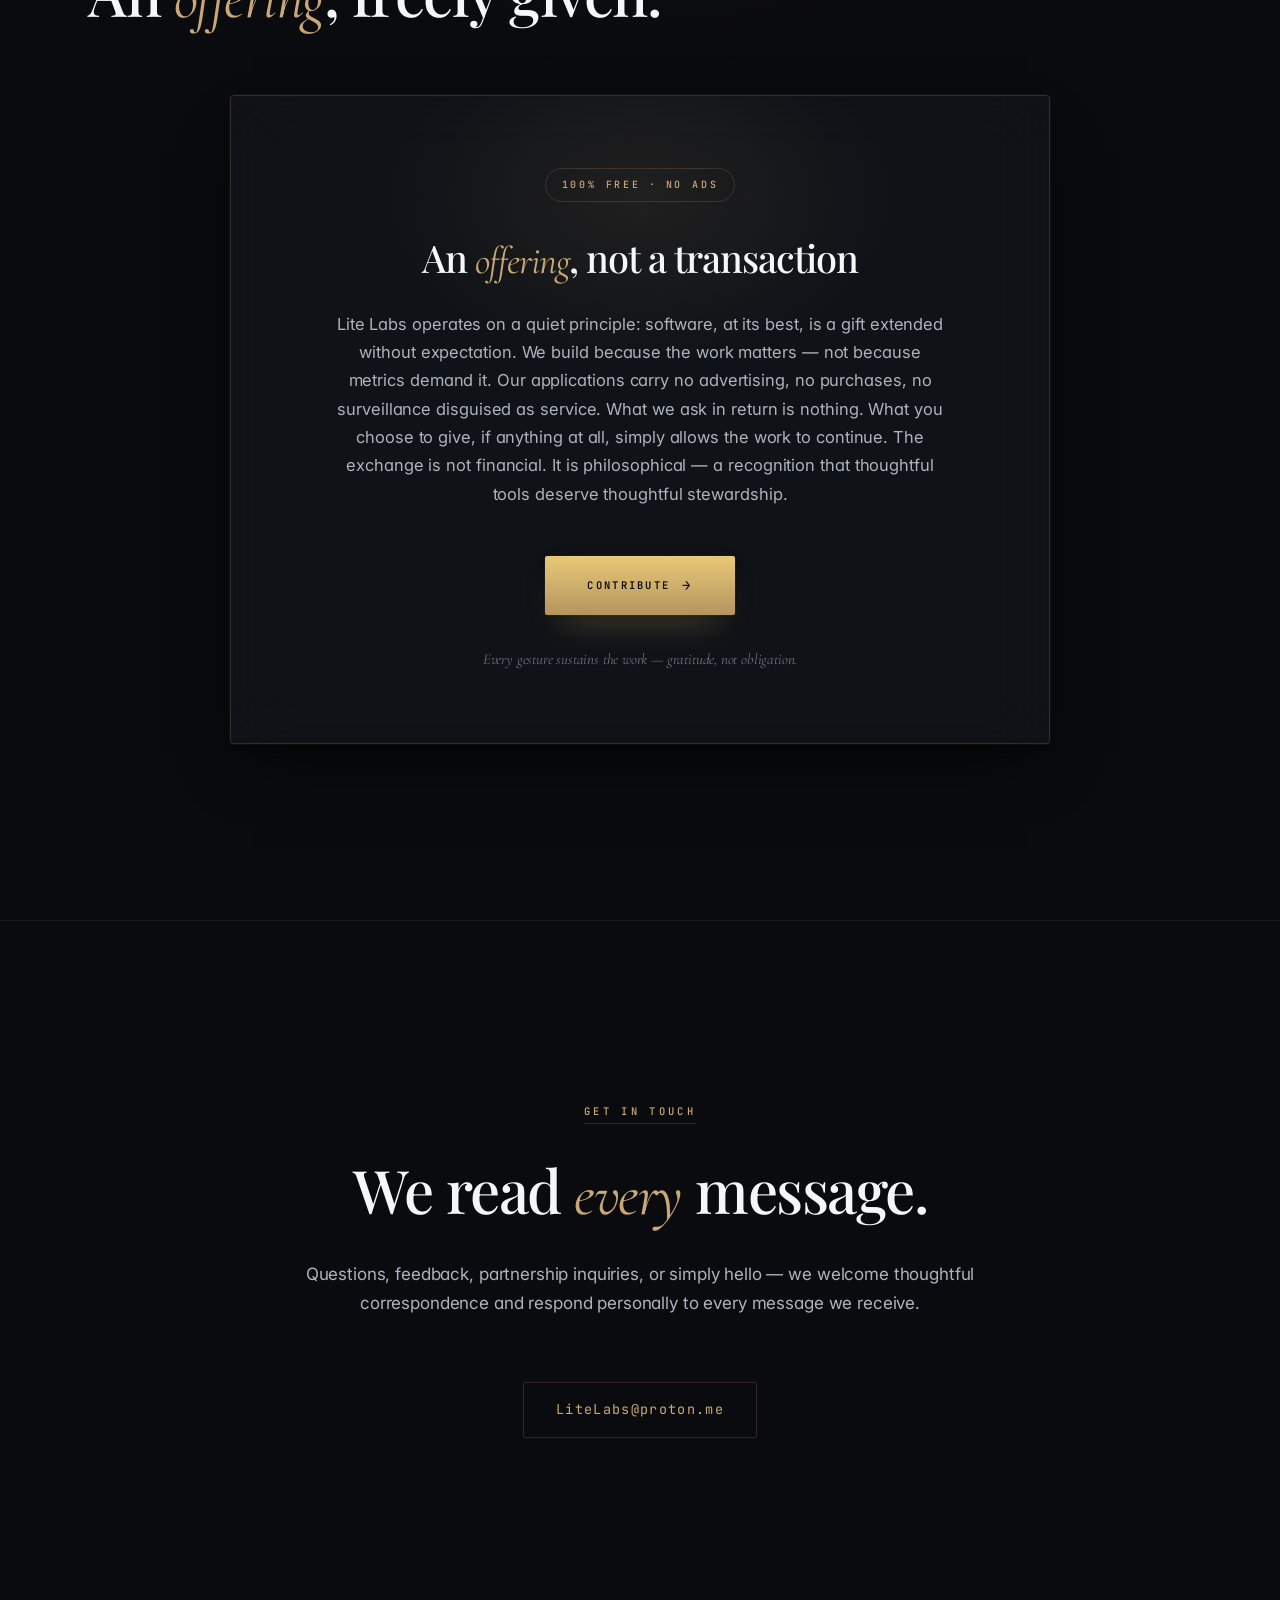
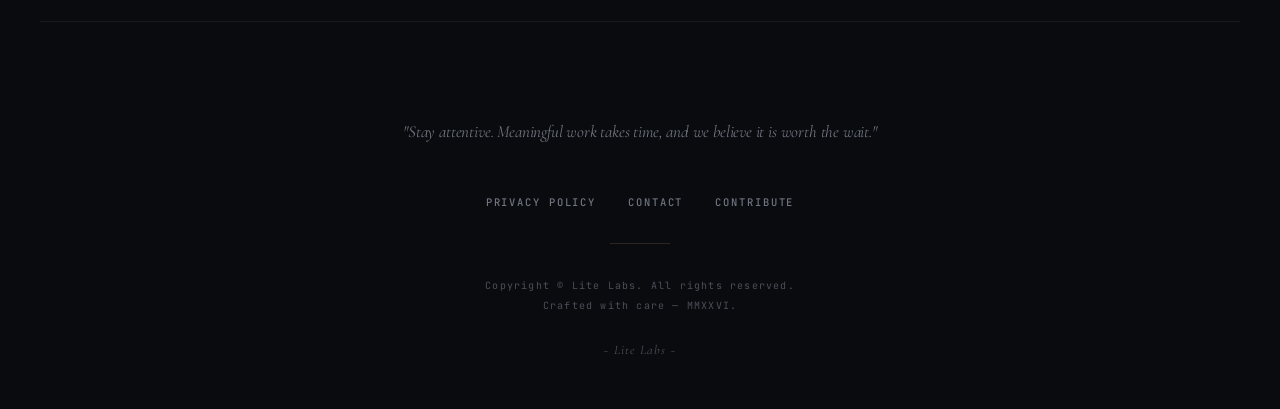
==== commit b87ab145: "Update index.html" ====
--- a/index.html
+++ b/index.html
@@ -275,6 +275,53 @@
 @keyframes shimmer {
   0% { background-position: 200% 0; }
   100% { background-position: -200% 0; }
+}
+
+/* ─── CINEMATIC PAGE TRANSITION ─── */
+.page-transition {
+  position: fixed;
+  inset: 0;
+  z-index: 9500;
+  pointer-events: none;
+  background: var(--bg-0);
+  transform: translateY(0);
+  transition: transform 1.0s cubic-bezier(0.86, 0, 0.07, 1);
+}
+.page-transition.lift {
+  transform: translateY(-100%);
+}
+
+/* ─── INK REVEAL ENHANCEMENT ─── */
+.ink-reveal {
+  opacity: 0;
+  transform: translateY(40px);
+  filter: blur(8px);
+  transition: opacity 1.4s var(--ease), transform 1.4s var(--ease), filter 1.4s var(--ease);
+}
+.ink-reveal.in {
+  opacity: 1;
+  transform: translateY(0);
+  filter: blur(0);
+}
+
+/* ─── SMOOTH MOMENTUM SCROLL HINT ─── */
+html { scroll-behavior: smooth; }
+@supports (-webkit-overflow-scrolling: touch) {
+  html, body { -webkit-overflow-scrolling: touch; }
+}
+
+/* ─── SECTION ENTRY POLISH ─── */
+section {
+  animation: sectionDrift 1.0s var(--ease);
+  animation-timeline: view();
+  animation-range: entry 0% cover 30%;
+}
+@supports not (animation-timeline: view()) {
+  section { animation: none; }
+}
+@keyframes sectionDrift {
+  from { transform: translateY(20px); opacity: 0.4; }
+  to { transform: translateY(0); opacity: 1; }
 }
 
 /* Reading progress bar — 2px gold gradient */
@@ -811,9 +858,12 @@
 }
 .philosophy-grid {
   display: grid;
-  grid-template-columns: repeat(2, 1fr);
-  gap: clamp(32px, 5vw, 56px);
+  grid-template-columns: repeat(3, 1fr);
+  gap: clamp(28px, 4vw, 40px);
   margin-top: var(--u-8);
+}
+@media (max-width: 1100px) {
+  .philosophy-grid { grid-template-columns: repeat(2, 1fr); }
 }
 .philosophy-item {
   padding: clamp(28px, 4vw, 40px);
@@ -1081,6 +1131,9 @@
 <div class="cursor-glow" id="cursorGlow"></div>
 <div class="cursor-dot" id="cursorDot"></div>
 
+<!-- Cinematic page-transition curtain -->
+<div class="page-transition" id="pageTransition"></div>
+
 <!-- Reading progress bar -->
 <div class="reading-progress" id="readingProgress"></div>
 
@@ -1112,7 +1165,7 @@
     <h2 class="hero-statement" id="heroStatement" data-full="Crafting refined digital experiences with <em>uncompromising privacy</em>.">
       <span id="typedText"></span><span class="typed-cursor" id="typedCursor"></span>
     </h2>
-    <p class="hero-lede selectable">
+    <p class="hero-lede">
       We design and build elegant applications that put the user first &mdash; no advertising, no data harvesting, no compromises. Quality over quantity, always.
     </p>
 
@@ -1136,7 +1189,7 @@
         </div>
         <h3 class="studio-name">A purposeful entry into <em>educational technology</em></h3>
         <p class="studio-tagline">Designed for learners — built for clarity.</p>
-        <p class="studio-desc selectable">
+        <p class="studio-desc">
           New work is taking shape behind the scenes &mdash; each project crafted with the same care, the same principles, and the same uncompromising attention to detail. Meaningful work takes time, and we believe it is worth the wait.
         </p>
       </div>
@@ -1144,10 +1197,10 @@
       <div class="studio-side reveal">
         <p class="studio-side-eyebrow">Our Approach</p>
         <h3 class="studio-side-title">Few projects. Refined deeply.</h3>
-        <p class="studio-side-text selectable">
+        <p class="studio-side-text">
           Lite Labs is intentionally small. We choose to work on a handful of meaningful projects rather than many. Each application receives the focus, time, and refinement it deserves.
         </p>
-        <p class="studio-side-text selectable">
+        <p class="studio-side-text">
           The result is software that feels considered &mdash; every interaction, every transition, every line of text shaped with intention.
         </p>
       </div>
@@ -1159,10 +1212,10 @@
   <div class="container">
     <span class="section-eyebrow reveal">The Craft</span>
     <h2 class="section-title reveal">Software, treated as a <em>craft</em>.</h2>
-    <p class="section-prose reveal selectable">
+    <p class="section-prose reveal">
       We approach software the way a master tailor approaches a bespoke suit &mdash; with patience, precision, and an unwavering commitment to the finest details. Every component is considered. Every transition is intentional. Every word is weighed.
     </p>
-    <p class="section-prose reveal selectable">
+    <p class="section-prose reveal">
       Mass-produced software treats users as metrics. Crafted software treats users as guests. We choose the latter, every time.
     </p>
   </div>
@@ -1172,7 +1225,7 @@
   <div class="container">
     <span class="section-eyebrow reveal">Our Principles</span>
     <h2 class="section-title reveal">The standards by which we <em>build</em>.</h2>
-    <p class="section-prose reveal selectable">
+    <p class="section-prose reveal">
       These are not marketing claims. They are the rules we hold ourselves to with every line of code, every design decision, and every user interaction.
     </p>
 
@@ -1180,7 +1233,7 @@
       <div class="principle reveal">
         <div class="principle-number">01</div>
         <h3 class="principle-title">Privacy as Foundation</h3>
-        <p class="principle-text selectable">
+        <p class="principle-text">
           We do not collect personal data. We do not track behavior across services. We do not sell information to third parties. Your data belongs to you, and we believe this is non-negotiable.
         </p>
       </div>
@@ -1188,7 +1241,7 @@
       <div class="principle reveal">
         <div class="principle-number">02</div>
         <h3 class="principle-title">Quality over Quantity</h3>
-        <p class="principle-text selectable">
+        <p class="principle-text">
           We release fewer applications, each refined to a level we are proud of. We would rather perfect one experience than ship ten compromises. Time is the ingredient most studios forget.
         </p>
       </div>
@@ -1196,7 +1249,7 @@
       <div class="principle reveal">
         <div class="principle-number">03</div>
         <h3 class="principle-title">No Dark Patterns</h3>
-        <p class="principle-text selectable">
+        <p class="principle-text">
           No advertising. No upsells disguised as features. No artificial urgency. No psychological manipulation. Our applications are tools, not casinos &mdash; designed to respect your attention rather than capture it.
         </p>
       </div>
@@ -1204,7 +1257,7 @@
       <div class="principle reveal">
         <div class="principle-number">04</div>
         <h3 class="principle-title">Built to Last</h3>
-        <p class="principle-text selectable">
+        <p class="principle-text">
           Software should be timeless. We resist trends in favor of clarity, restraint, and craftsmanship. Our work is designed to remain useful and beautiful long after the next aesthetic wave has passed.
         </p>
       </div>
@@ -1212,36 +1265,16 @@
   </div>
 </section>
 
-<section class="support-section" id="support">
-  <div class="container">
-    <span class="section-eyebrow reveal">Support The Studio</span>
-    <h2 class="section-title reveal">Built with passion. <em>Sustained by you</em>.</h2>
-
-    <div class="support-card reveal">
-      <div class="support-badge">
-        <span>100% Free</span>
-        <span>·</span>
-        <span>No Ads</span>
-      </div>
-      <h3 class="support-title">A small gift goes a long way</h3>
-      <p class="support-text selectable">
-        Lite Labs is developed and offered completely free &mdash; no advertising and no in-app purchases &mdash; only anonymous usage analytics to help us improve. If our work has helped you, a small contribution lets us keep building, keep improving, and keep our applications free for everyone.
-      </p>
-      <a href="https://ko-fi.com/litelabs" target="_blank" rel="noopener noreferrer" class="support-btn" draggable="false">
-        <span>Help Us Improve</span>
-        <span style="font-size: 14px;">→</span>
-      </a>
-      <div class="support-footer">Every contribution moves the studio forward &mdash; thank you.</div>
-    </div>
-  </div>
-</section>
-
 <section class="philosophy-section">
   <div class="container">
     <span class="section-eyebrow reveal">Our Philosophy</span>
-    <h2 class="section-title reveal">A few <em>guiding beliefs</em>.</h2>
+    <h2 class="section-title reveal">Twelve <em>guiding beliefs</em>.</h2>
+    <p class="section-prose reveal">
+      These are not slogans. They are the convictions that shape how we build, what we refuse to do, and why we exist as a studio at all.
+    </p>
 
     <div class="philosophy-grid">
+
       <div class="philosophy-item reveal">
         <div class="philosophy-icon">
           <svg viewBox="0 0 24 24" fill="none" stroke="currentColor" stroke-width="1.5" stroke-linecap="round" stroke-linejoin="round">
@@ -1250,7 +1283,7 @@
           </svg>
         </div>
         <h3 class="philosophy-title">Patience pays.</h3>
-        <p class="philosophy-text selectable">
+        <p class="philosophy-text">
           Software shipped slowly outlives software shipped quickly. The market rewards speed, but users reward care. We choose users.
         </p>
       </div>
@@ -1264,7 +1297,7 @@
           </svg>
         </div>
         <h3 class="philosophy-title">Restraint is a feature.</h3>
-        <p class="philosophy-text selectable">
+        <p class="philosophy-text">
           A confused interface is not a feature-rich interface. We say no to clutter so the essential can breathe. Less, when chosen deliberately, is the rarest luxury.
         </p>
       </div>
@@ -1276,7 +1309,7 @@
           </svg>
         </div>
         <h3 class="philosophy-title">Trust is earned in silence.</h3>
-        <p class="philosophy-text selectable">
+        <p class="philosophy-text">
           We do not ask for trust &mdash; we build it through what we choose not to do. No tracking. No selling. No surveillance. The absence of harm is the foundation of trust.
         </p>
       </div>
@@ -1289,10 +1322,141 @@
           </svg>
         </div>
         <h3 class="philosophy-title">A safe space to explore.</h3>
-        <p class="philosophy-text selectable">
+        <p class="philosophy-text">
           Our applications are designed as quiet sanctuaries &mdash; places where you can learn, experiment, and discover at your own pace. No pressure. No risk. No hidden agendas. Just space to grow, freely and safely.
         </p>
       </div>
+
+      <div class="philosophy-item reveal">
+        <div class="philosophy-icon">
+          <svg viewBox="0 0 24 24" fill="none" stroke="currentColor" stroke-width="1.5" stroke-linecap="round" stroke-linejoin="round">
+            <path d="M2 12h6m8 0h6M12 2v6m0 8v6M5 5l4 4m6 6l4 4M5 19l4-4m6-6l4-4"/>
+          </svg>
+        </div>
+        <h3 class="philosophy-title">The user is the work.</h3>
+        <p class="philosophy-text">
+          We do not design for personas or focus groups. We design for the person on the other side of the screen &mdash; alone, attentive, deserving of our full effort.
+        </p>
+      </div>
+
+      <div class="philosophy-item reveal">
+        <div class="philosophy-icon">
+          <svg viewBox="0 0 24 24" fill="none" stroke="currentColor" stroke-width="1.5" stroke-linecap="round" stroke-linejoin="round">
+            <path d="M14 2H6a2 2 0 0 0-2 2v16a2 2 0 0 0 2 2h12a2 2 0 0 0 2-2V8z"/>
+            <polyline points="14 2 14 8 20 8"/>
+            <line x1="9" y1="15" x2="15" y2="15"/>
+          </svg>
+        </div>
+        <h3 class="philosophy-title">Details are not decoration.</h3>
+        <p class="philosophy-text">
+          A misaligned pixel betrays a deeper disregard. A clumsy transition reveals haste. We obsess over what most overlook because the smallest details carry the largest meaning.
+        </p>
+      </div>
+
+      <div class="philosophy-item reveal">
+        <div class="philosophy-icon">
+          <svg viewBox="0 0 24 24" fill="none" stroke="currentColor" stroke-width="1.5" stroke-linecap="round" stroke-linejoin="round">
+            <path d="M3 12a9 9 0 1 0 9-9 9.75 9.75 0 0 0-6.74 2.74L3 8"/>
+            <path d="M3 3v5h5"/>
+          </svg>
+        </div>
+        <h3 class="philosophy-title">Refinement, not novelty.</h3>
+        <p class="philosophy-text">
+          We do not chase what is new. We refine what is right. Novelty fades within a season; refinement compounds over decades. Time, not trend, is our editor.
+        </p>
+      </div>
+
+      <div class="philosophy-item reveal">
+        <div class="philosophy-icon">
+          <svg viewBox="0 0 24 24" fill="none" stroke="currentColor" stroke-width="1.5" stroke-linecap="round" stroke-linejoin="round">
+            <path d="M3 21v-4a4 4 0 0 1 4-4h10a4 4 0 0 1 4 4v4"/>
+            <circle cx="12" cy="7" r="4"/>
+          </svg>
+        </div>
+        <h3 class="philosophy-title">No audience &mdash; only individuals.</h3>
+        <p class="philosophy-text">
+          We do not build for the crowd. The crowd is a fiction. We build for one person at a time &mdash; the curious, the careful, the considered. If we have served them well, the rest will follow.
+        </p>
+      </div>
+
+      <div class="philosophy-item reveal">
+        <div class="philosophy-icon">
+          <svg viewBox="0 0 24 24" fill="none" stroke="currentColor" stroke-width="1.5" stroke-linecap="round" stroke-linejoin="round">
+            <path d="M19 14c1.49-1.46 3-3.21 3-5.5A5.5 5.5 0 0 0 16.5 3c-1.76 0-3 .5-4.5 2-1.5-1.5-2.74-2-4.5-2A5.5 5.5 0 0 0 2 8.5c0 2.3 1.5 4.05 3 5.5l7 7z"/>
+          </svg>
+        </div>
+        <h3 class="philosophy-title">Care, made visible.</h3>
+        <p class="philosophy-text">
+          Software either feels cared for, or it does not. There is no in-between. Every line of code, every pixel, every word is an opportunity to make care visible &mdash; or to fail quietly.
+        </p>
+      </div>
+
+      <div class="philosophy-item reveal">
+        <div class="philosophy-icon">
+          <svg viewBox="0 0 24 24" fill="none" stroke="currentColor" stroke-width="1.5" stroke-linecap="round" stroke-linejoin="round">
+            <rect x="3" y="3" width="18" height="18" rx="2"/>
+            <line x1="9" y1="9" x2="15" y2="15"/>
+            <line x1="15" y1="9" x2="9" y2="15"/>
+          </svg>
+        </div>
+        <h3 class="philosophy-title">Saying no, often.</h3>
+        <p class="philosophy-text">
+          For every feature we ship, we have declined a dozen others. The discipline of refusal is the highest form of design. What we leave out defines us as much as what we include.
+        </p>
+      </div>
+
+      <div class="philosophy-item reveal">
+        <div class="philosophy-icon">
+          <svg viewBox="0 0 24 24" fill="none" stroke="currentColor" stroke-width="1.5" stroke-linecap="round" stroke-linejoin="round">
+            <circle cx="12" cy="12" r="10"/>
+            <path d="M8 14s1.5 2 4 2 4-2 4-2"/>
+            <line x1="9" y1="9" x2="9.01" y2="9"/>
+            <line x1="15" y1="9" x2="15.01" y2="9"/>
+          </svg>
+        </div>
+        <h3 class="philosophy-title">Calm over loud.</h3>
+        <p class="philosophy-text">
+          Notifications, badges, popups, urgency &mdash; the modern interface shouts. We choose to whisper. The applications we admire most are the ones that respect the silence around them.
+        </p>
+      </div>
+
+      <div class="philosophy-item reveal">
+        <div class="philosophy-icon">
+          <svg viewBox="0 0 24 24" fill="none" stroke="currentColor" stroke-width="1.5" stroke-linecap="round" stroke-linejoin="round">
+            <circle cx="12" cy="12" r="3"/>
+            <path d="M19.4 15a1.65 1.65 0 0 0 .33 1.82l.06.06a2 2 0 0 1 0 2.83 2 2 0 0 1-2.83 0l-.06-.06a1.65 1.65 0 0 0-1.82-.33 1.65 1.65 0 0 0-1 1.51V21a2 2 0 0 1-2 2 2 2 0 0 1-2-2v-.09A1.65 1.65 0 0 0 9 19.4a1.65 1.65 0 0 0-1.82.33l-.06.06a2 2 0 0 1-2.83 0 2 2 0 0 1 0-2.83l.06-.06a1.65 1.65 0 0 0 .33-1.82 1.65 1.65 0 0 0-1.51-1H3a2 2 0 0 1-2-2 2 2 0 0 1 2-2h.09A1.65 1.65 0 0 0 4.6 9a1.65 1.65 0 0 0-.33-1.82l-.06-.06a2 2 0 0 1 0-2.83 2 2 0 0 1 2.83 0l.06.06a1.65 1.65 0 0 0 1.82.33H9a1.65 1.65 0 0 0 1-1.51V3a2 2 0 0 1 2-2 2 2 0 0 1 2 2v.09a1.65 1.65 0 0 0 1 1.51 1.65 1.65 0 0 0 1.82-.33l.06-.06a2 2 0 0 1 2.83 0 2 2 0 0 1 0 2.83l-.06.06a1.65 1.65 0 0 0-.33 1.82V9a1.65 1.65 0 0 0 1.51 1H21a2 2 0 0 1 2 2 2 2 0 0 1-2 2h-.09a1.65 1.65 0 0 0-1.51 1z"/>
+          </svg>
+        </div>
+        <h3 class="philosophy-title">The work is the message.</h3>
+        <p class="philosophy-text">
+          We do not believe in marketing language, hype cycles, or manufactured urgency. The applications we build are themselves our argument. If the work is good, it will speak. If it is not, no campaign will save it.
+        </p>
+      </div>
+
+    </div>
+  </div>
+</section>
+
+<section class="support-section" id="support">
+  <div class="container">
+    <span class="section-eyebrow reveal">Sustain The Studio</span>
+    <h2 class="section-title reveal">An <em>offering</em>, freely given.</h2>
+
+    <div class="support-card reveal">
+      <div class="support-badge">
+        <span>100% Free</span>
+        <span>·</span>
+        <span>No Ads</span>
+      </div>
+      <h3 class="support-title">An <em>offering</em>, not a transaction</h3>
+      <p class="support-text">
+        Lite Labs operates on a quiet principle: software, at its best, is a gift extended without expectation. We build because the work matters &mdash; not because metrics demand it. Our applications carry no advertising, no purchases, no surveillance disguised as service. What we ask in return is nothing. What you choose to give, if anything at all, simply allows the work to continue. The exchange is not financial. It is philosophical &mdash; a recognition that thoughtful tools deserve thoughtful stewardship.
+      </p>
+      <a href="https://ko-fi.com/litelabs" target="_blank" rel="noopener noreferrer" class="support-btn" draggable="false">
+        <span>Contribute</span>
+        <span style="font-size: 14px;">→</span>
+      </a>
+      <div class="support-footer">Every gesture sustains the work &mdash; gratitude, not obligation.</div>
     </div>
   </div>
 </section>
@@ -1301,7 +1465,7 @@
   <div class="container">
     <span class="section-eyebrow reveal">Get In Touch</span>
     <h2 class="section-title reveal" style="margin-left: auto; margin-right: auto;">We read <em>every</em> message.</h2>
-    <p class="section-prose reveal selectable" style="margin: 0 auto var(--u-7);">
+    <p class="section-prose reveal" style="margin: 0 auto var(--u-7);">
       Questions, feedback, partnership inquiries, or simply hello &mdash; we welcome thoughtful correspondence and respond personally to every message we receive.
     </p>
     <a href="mailto:LiteLabs@proton.me" class="contact-email reveal" draggable="false">LiteLabs@proton.me</a>
@@ -1316,7 +1480,7 @@
   <div class="footer-links">
     <a href="privacy-policy.html" draggable="false">Privacy Policy</a>
     <a href="mailto:LiteLabs@proton.me" draggable="false">Contact</a>
-    <a href="https://ko-fi.com/litelabs" target="_blank" rel="noopener noreferrer" draggable="false">Support</a>
+    <a href="https://ko-fi.com/litelabs" target="_blank" rel="noopener noreferrer" draggable="false">Contribute</a>
   </div>
 
   <div class="footer-divider"></div>
@@ -1351,6 +1515,33 @@
   }
   if (document.readyState === 'complete') hideSkeleton();
   else window.addEventListener('load', hideSkeleton);
+
+  // ─── 1b. PAGE TRANSITION — cinematic curtain lift ───
+  const pageTransition = document.getElementById('pageTransition');
+  function liftCurtain() {
+    setTimeout(() => pageTransition && pageTransition.classList.add('lift'), 100);
+  }
+  if (document.readyState === 'complete') liftCurtain();
+  else window.addEventListener('load', liftCurtain);
+
+  // ─── 1c. NAVIGATE WITH CURTAIN — intercept internal links ───
+  document.addEventListener('click', function(e) {
+    const link = e.target.closest('a[href]');
+    if (!link) return;
+    const href = link.getAttribute('href');
+    if (!href) return;
+    // Skip: external, mailto, tel, anchors, target=_blank
+    if (href.startsWith('http') || href.startsWith('mailto:') || href.startsWith('tel:') || href.startsWith('#')) return;
+    if (link.target === '_blank') return;
+    e.preventDefault();
+    if (pageTransition) {
+      pageTransition.classList.remove('lift');
+      pageTransition.style.transform = 'translateY(0)';
+      setTimeout(() => { window.location.href = href; }, 700);
+    } else {
+      window.location.href = href;
+    }
+  }, false);
 
   // ─── 2. DUAL-THEME SYSTEM WITH MEMORY ───
   const STORAGE_KEY = 'litelabs.theme';
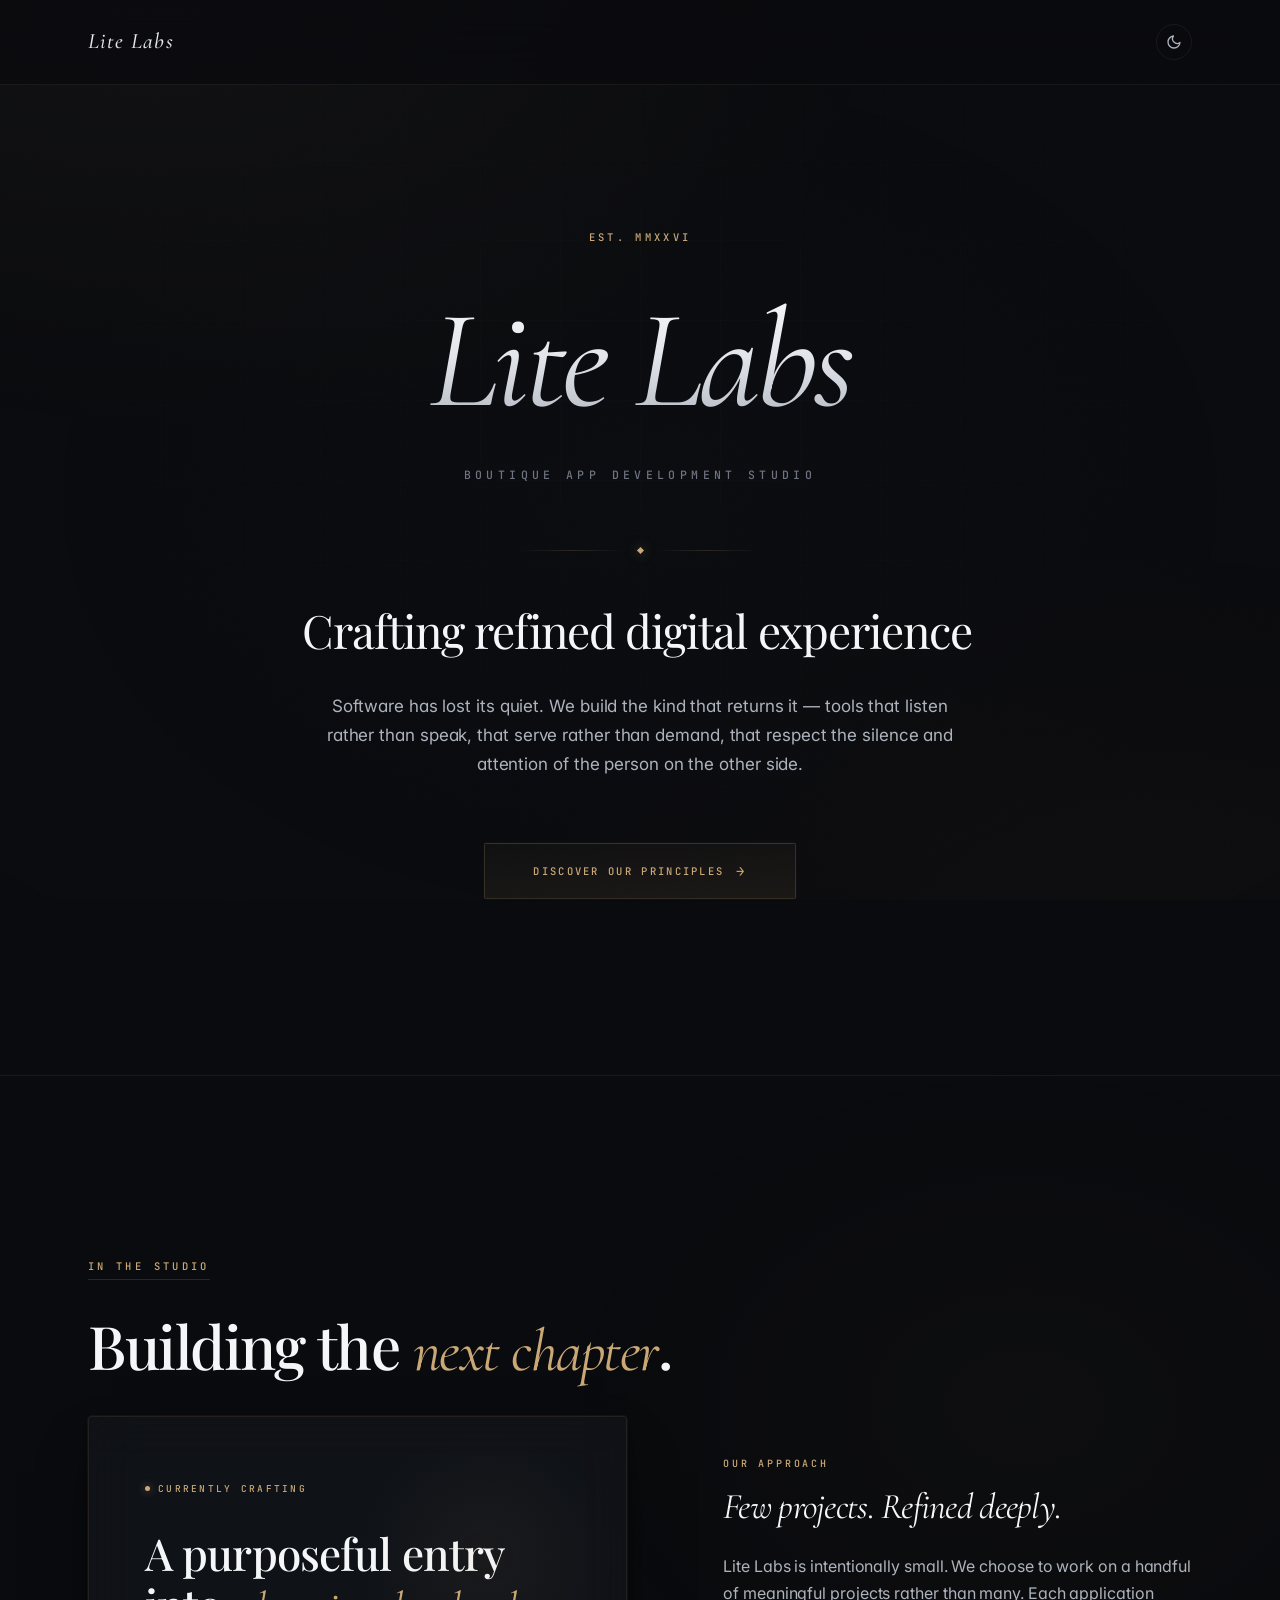
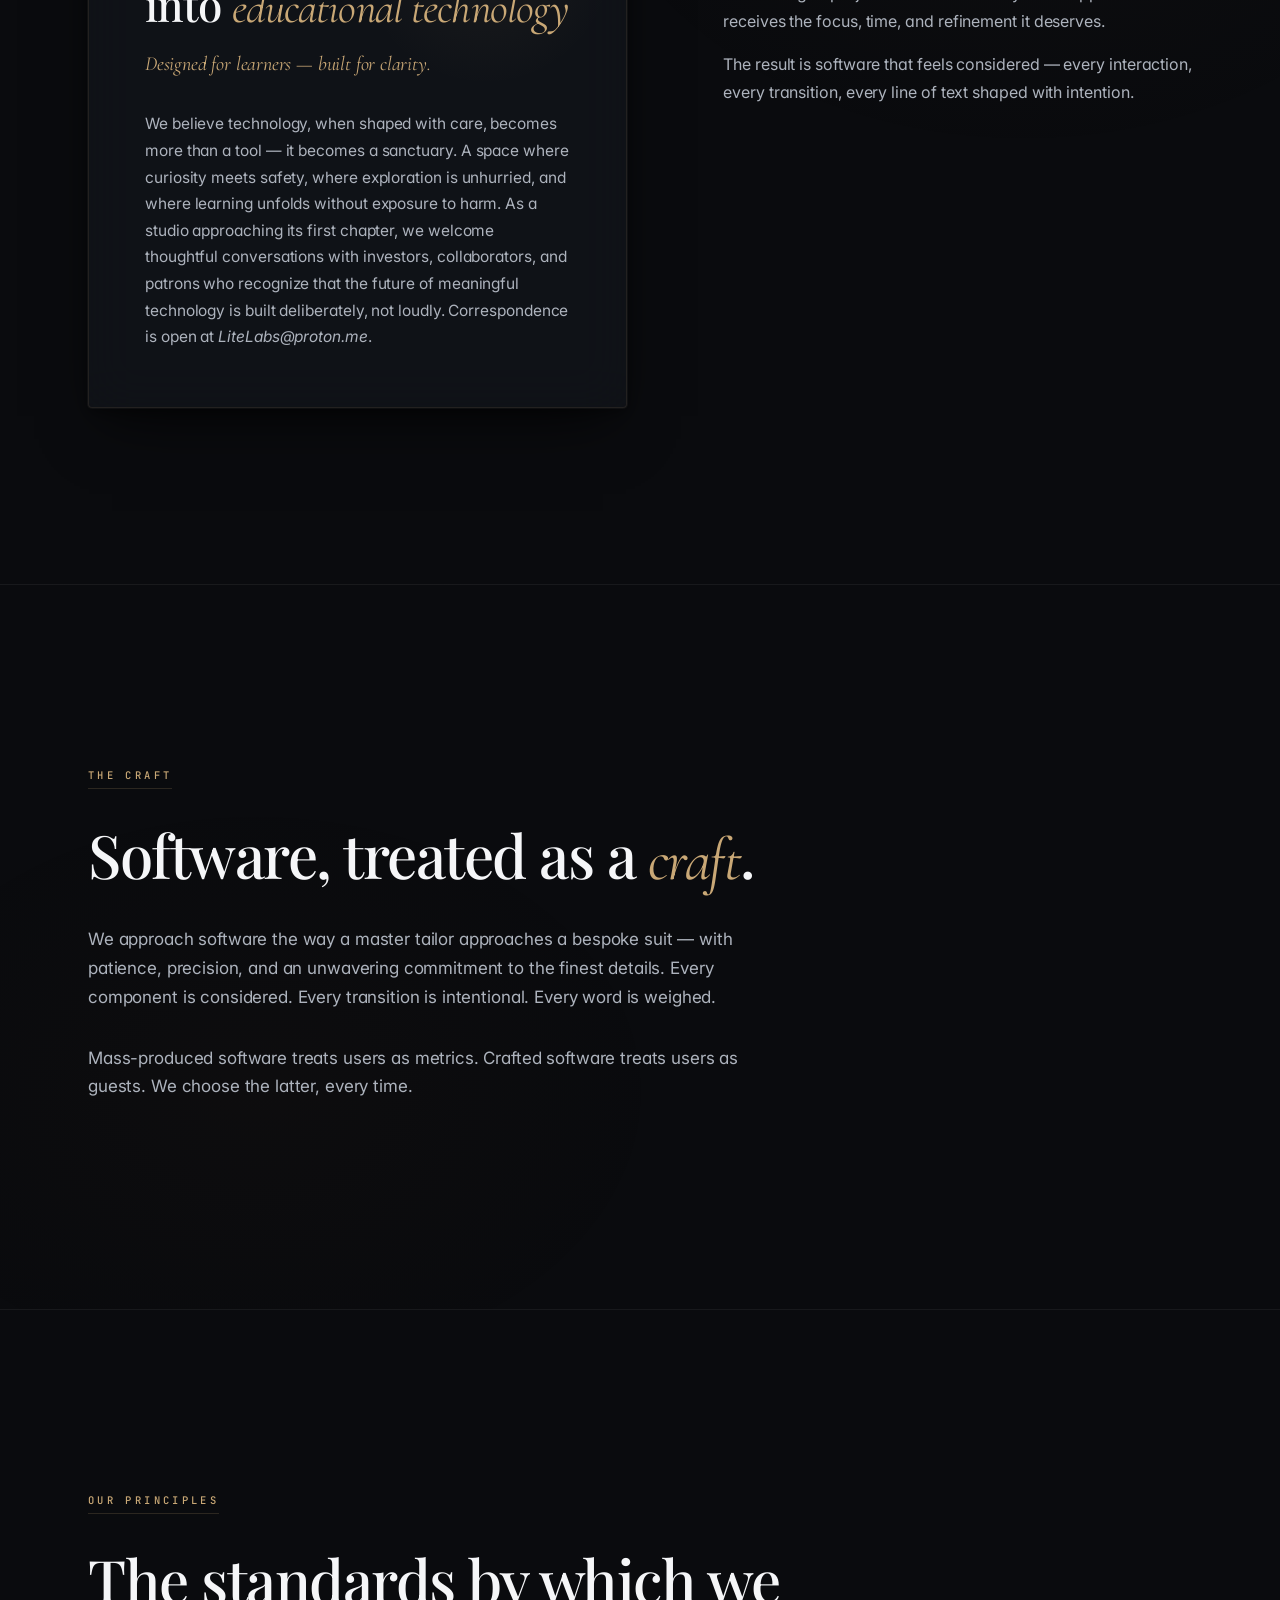
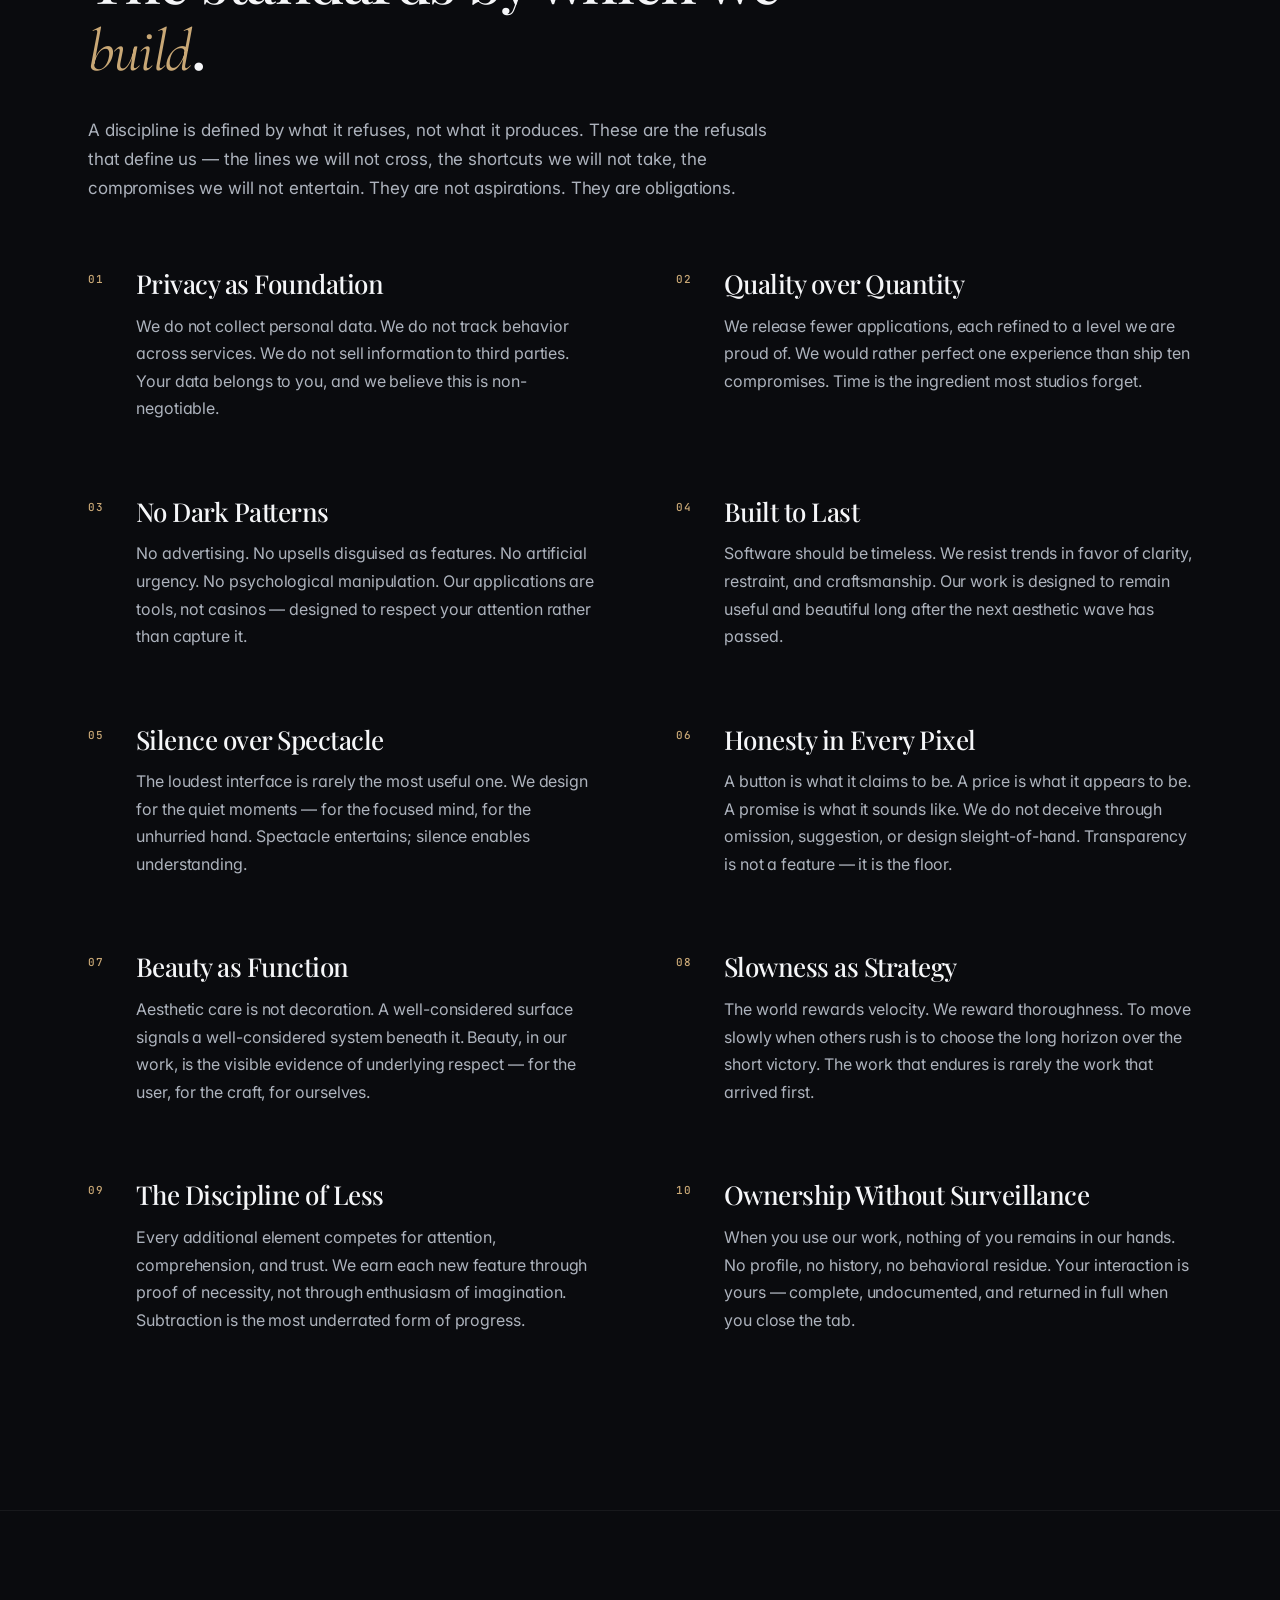
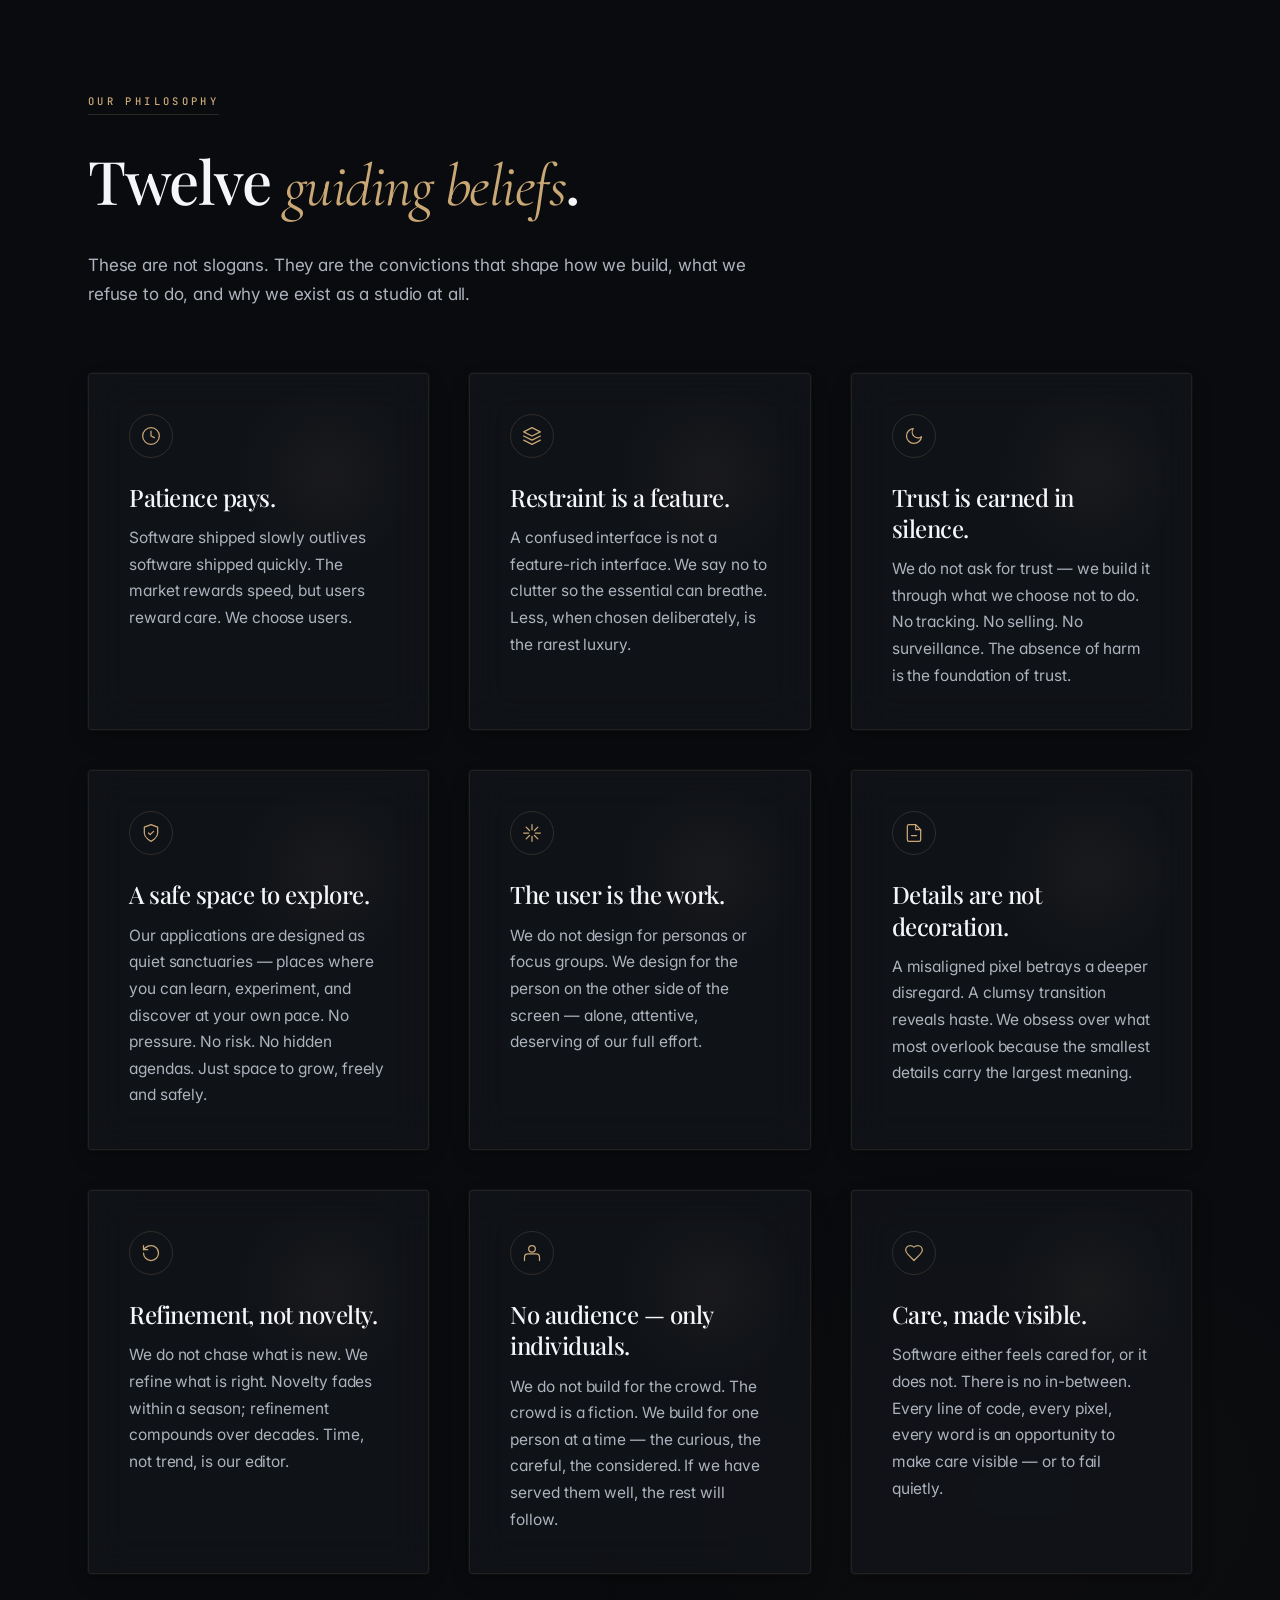
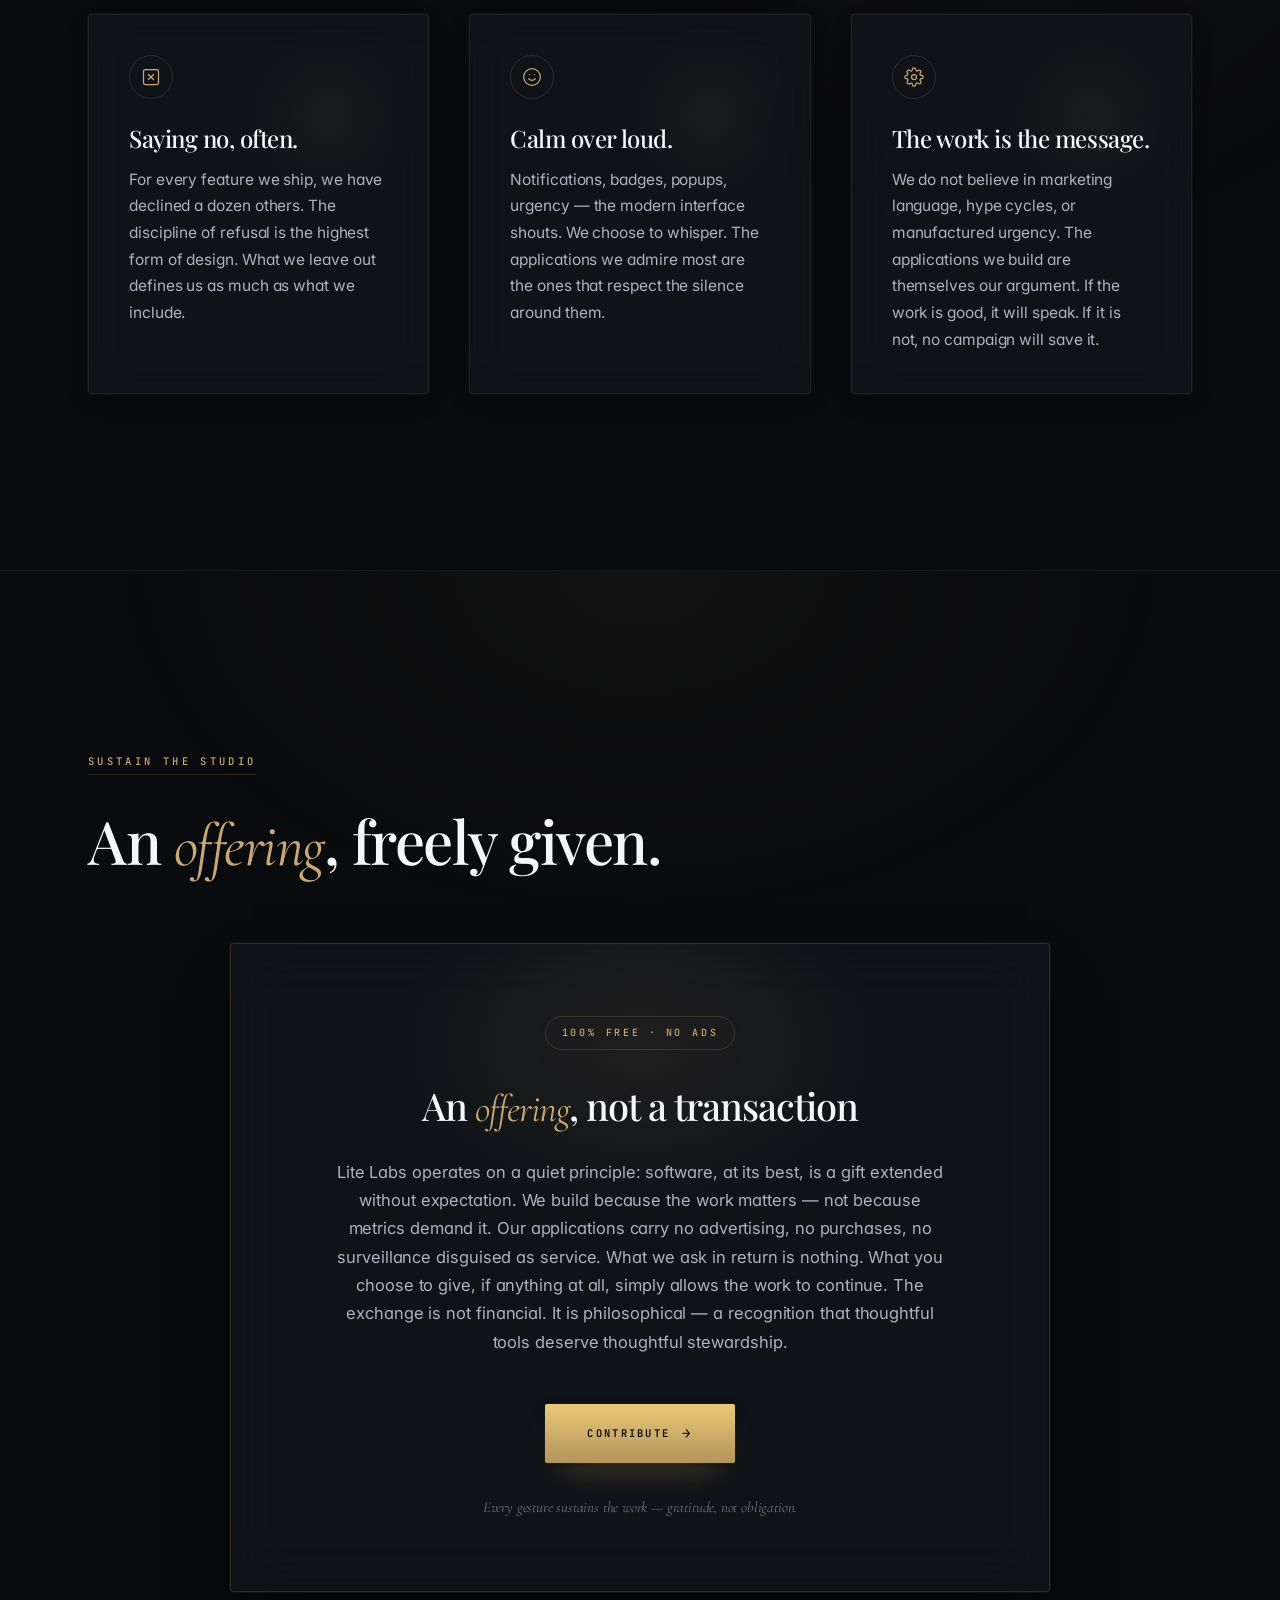
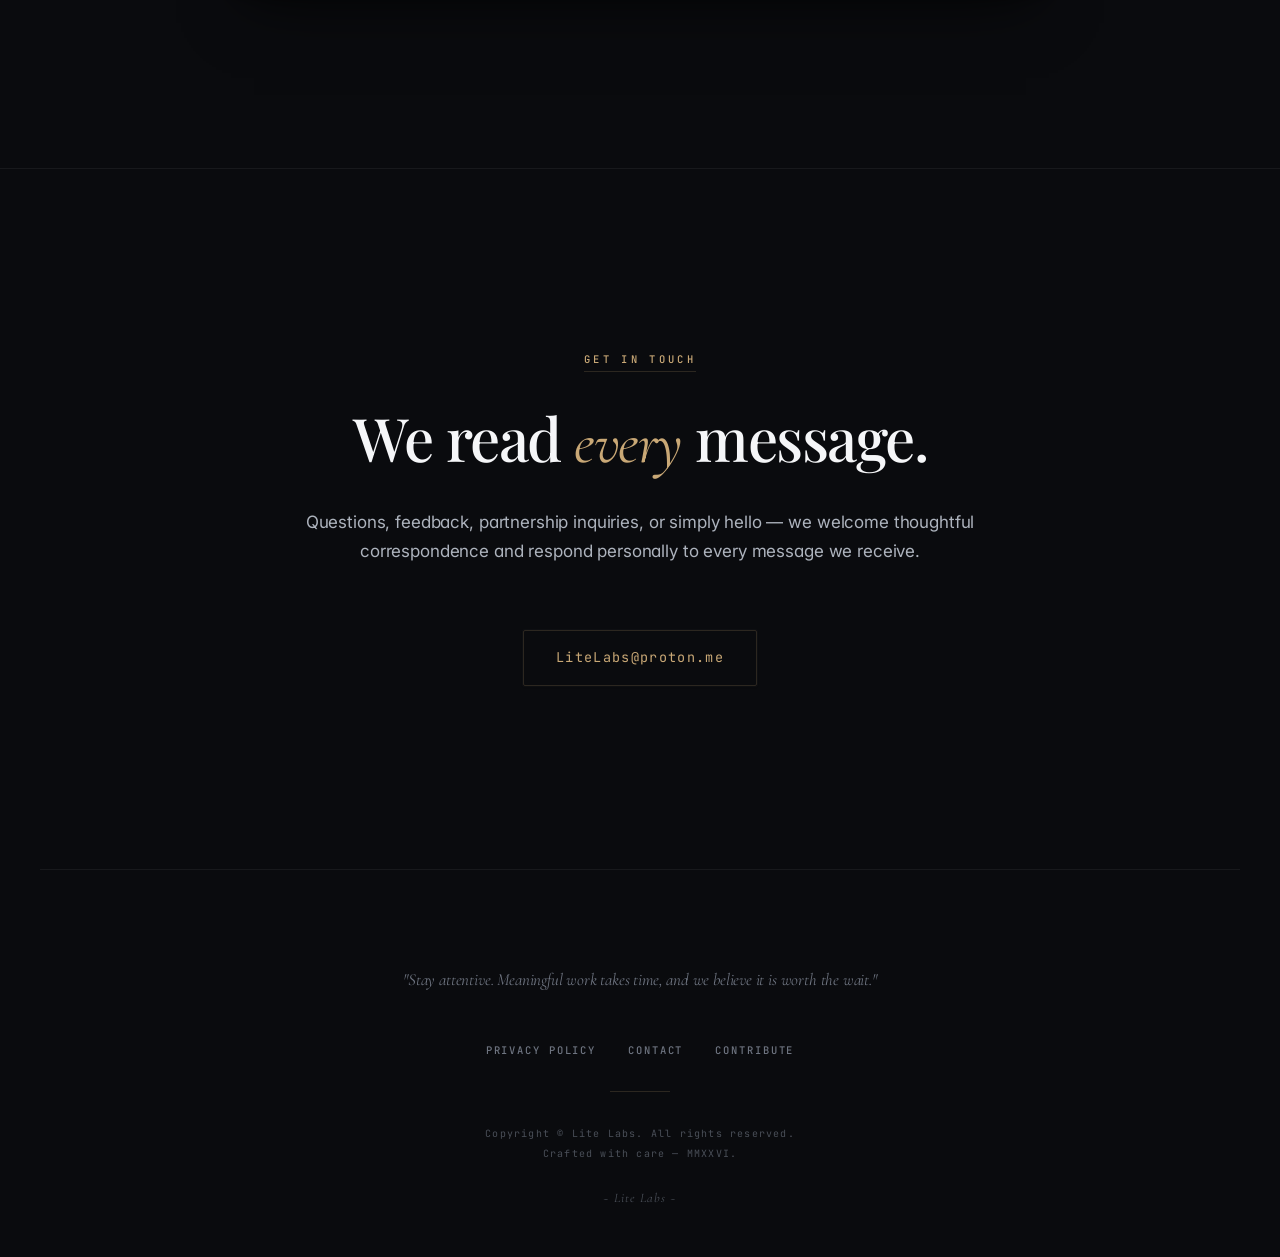
==== commit 04d9e882: "Refactor topbar behavior and update brand element" ====
--- a/index.html
+++ b/index.html
@@ -372,9 +372,10 @@
   background-clip: text;
   -webkit-text-fill-color: transparent;
   text-decoration: none;
-  transition: filter 0.5s var(--ease);
-}
-.topbar-brand:hover { filter: brightness(1.15); }
+  pointer-events: none;
+  user-select: none;
+}
+.topbar-brand:hover { filter: none; }
 .topbar-nav {
   display: flex;
   gap: var(--u-5);
@@ -1140,7 +1141,7 @@
 <!-- Topbar -->
 <nav class="topbar">
   <div class="topbar-inner">
-    <a href="/" class="topbar-brand" draggable="false">Lite Labs</a>
+    <span class="topbar-brand" draggable="false">Lite Labs</span>
     <div class="topbar-nav">
       <button class="theme-toggle" id="themeToggle" aria-label="Toggle theme" type="button">
         <svg class="icon-moon" viewBox="0 0 24 24" fill="none" stroke="currentColor" stroke-width="2" stroke-linecap="round" stroke-linejoin="round"><path d="M21 12.79A9 9 0 1 1 11.21 3 7 7 0 0 0 21 12.79z"/></svg>
@@ -1166,7 +1167,7 @@
       <span id="typedText"></span><span class="typed-cursor" id="typedCursor"></span>
     </h2>
     <p class="hero-lede">
-      We design and build elegant applications that put the user first &mdash; no advertising, no data harvesting, no compromises. Quality over quantity, always.
+      Software has lost its quiet. We build the kind that returns it &mdash; tools that listen rather than speak, that serve rather than demand, that respect the silence and attention of the person on the other side.
     </p>
 
     <a href="#principles" class="hero-cta" draggable="false">
@@ -1190,7 +1191,7 @@
         <h3 class="studio-name">A purposeful entry into <em>educational technology</em></h3>
         <p class="studio-tagline">Designed for learners — built for clarity.</p>
         <p class="studio-desc">
-          New work is taking shape behind the scenes &mdash; each project crafted with the same care, the same principles, and the same uncompromising attention to detail. Meaningful work takes time, and we believe it is worth the wait.
+          We believe technology, when shaped with care, becomes more than a tool &mdash; it becomes a sanctuary. A space where curiosity meets safety, where exploration is unhurried, and where learning unfolds without exposure to harm. As a studio approaching its first chapter, we welcome thoughtful conversations with investors, collaborators, and patrons who recognize that the future of meaningful technology is built deliberately, not loudly. Correspondence is open at <em>LiteLabs@proton.me</em>.
         </p>
       </div>
 
@@ -1226,7 +1227,7 @@
     <span class="section-eyebrow reveal">Our Principles</span>
     <h2 class="section-title reveal">The standards by which we <em>build</em>.</h2>
     <p class="section-prose reveal">
-      These are not marketing claims. They are the rules we hold ourselves to with every line of code, every design decision, and every user interaction.
+      A discipline is defined by what it refuses, not what it produces. These are the refusals that define us &mdash; the lines we will not cross, the shortcuts we will not take, the compromises we will not entertain. They are not aspirations. They are obligations.
     </p>
 
     <div class="principles-grid">
@@ -1259,6 +1260,54 @@
         <h3 class="principle-title">Built to Last</h3>
         <p class="principle-text">
           Software should be timeless. We resist trends in favor of clarity, restraint, and craftsmanship. Our work is designed to remain useful and beautiful long after the next aesthetic wave has passed.
+        </p>
+      </div>
+
+      <div class="principle reveal">
+        <div class="principle-number">05</div>
+        <h3 class="principle-title">Silence over Spectacle</h3>
+        <p class="principle-text">
+          The loudest interface is rarely the most useful one. We design for the quiet moments &mdash; for the focused mind, for the unhurried hand. Spectacle entertains; silence enables understanding.
+        </p>
+      </div>
+
+      <div class="principle reveal">
+        <div class="principle-number">06</div>
+        <h3 class="principle-title">Honesty in Every Pixel</h3>
+        <p class="principle-text">
+          A button is what it claims to be. A price is what it appears to be. A promise is what it sounds like. We do not deceive through omission, suggestion, or design sleight-of-hand. Transparency is not a feature &mdash; it is the floor.
+        </p>
+      </div>
+
+      <div class="principle reveal">
+        <div class="principle-number">07</div>
+        <h3 class="principle-title">Beauty as Function</h3>
+        <p class="principle-text">
+          Aesthetic care is not decoration. A well-considered surface signals a well-considered system beneath it. Beauty, in our work, is the visible evidence of underlying respect &mdash; for the user, for the craft, for ourselves.
+        </p>
+      </div>
+
+      <div class="principle reveal">
+        <div class="principle-number">08</div>
+        <h3 class="principle-title">Slowness as Strategy</h3>
+        <p class="principle-text">
+          The world rewards velocity. We reward thoroughness. To move slowly when others rush is to choose the long horizon over the short victory. The work that endures is rarely the work that arrived first.
+        </p>
+      </div>
+
+      <div class="principle reveal">
+        <div class="principle-number">09</div>
+        <h3 class="principle-title">The Discipline of Less</h3>
+        <p class="principle-text">
+          Every additional element competes for attention, comprehension, and trust. We earn each new feature through proof of necessity, not through enthusiasm of imagination. Subtraction is the most underrated form of progress.
+        </p>
+      </div>
+
+      <div class="principle reveal">
+        <div class="principle-number">10</div>
+        <h3 class="principle-title">Ownership Without Surveillance</h3>
+        <p class="principle-text">
+          When you use our work, nothing of you remains in our hands. No profile, no history, no behavioral residue. Your interaction is yours &mdash; complete, undocumented, and returned in full when you close the tab.
         </p>
       </div>
     </div>
@@ -1699,32 +1748,24 @@
     });
   }
 
-  // ─── 6b. AUTO-HIDE TOPBAR — hide on scroll down, reveal on scroll up ───
+  // ─── 6b. AUTO-HIDE TOPBAR — hide on scroll, reveal only when at top ───
   (function() {
     const topbar = document.querySelector('.topbar');
     if (!topbar) return;
 
-    let lastScrollY = window.pageYOffset || 0;
     let ticking = false;
 
     function onScrollDirection() {
       const currentY = window.pageYOffset || 0;
-      const delta = currentY - lastScrollY;
-
-      // At top — always show
+
+      // Only show topbar when user is at the very top
       if (currentY < 80) {
         topbar.classList.remove('hidden-on-scroll');
-      }
-      // Scrolling down by meaningful amount — hide
-      else if (delta > 6) {
+      } else {
+        // Once user starts scrolling, keep hidden forever (until back to top)
         topbar.classList.add('hidden-on-scroll');
       }
-      // Scrolling up by meaningful amount — show
-      else if (delta < -6) {
-        topbar.classList.remove('hidden-on-scroll');
-      }
-
-      lastScrollY = currentY;
+
       ticking = false;
     }
 
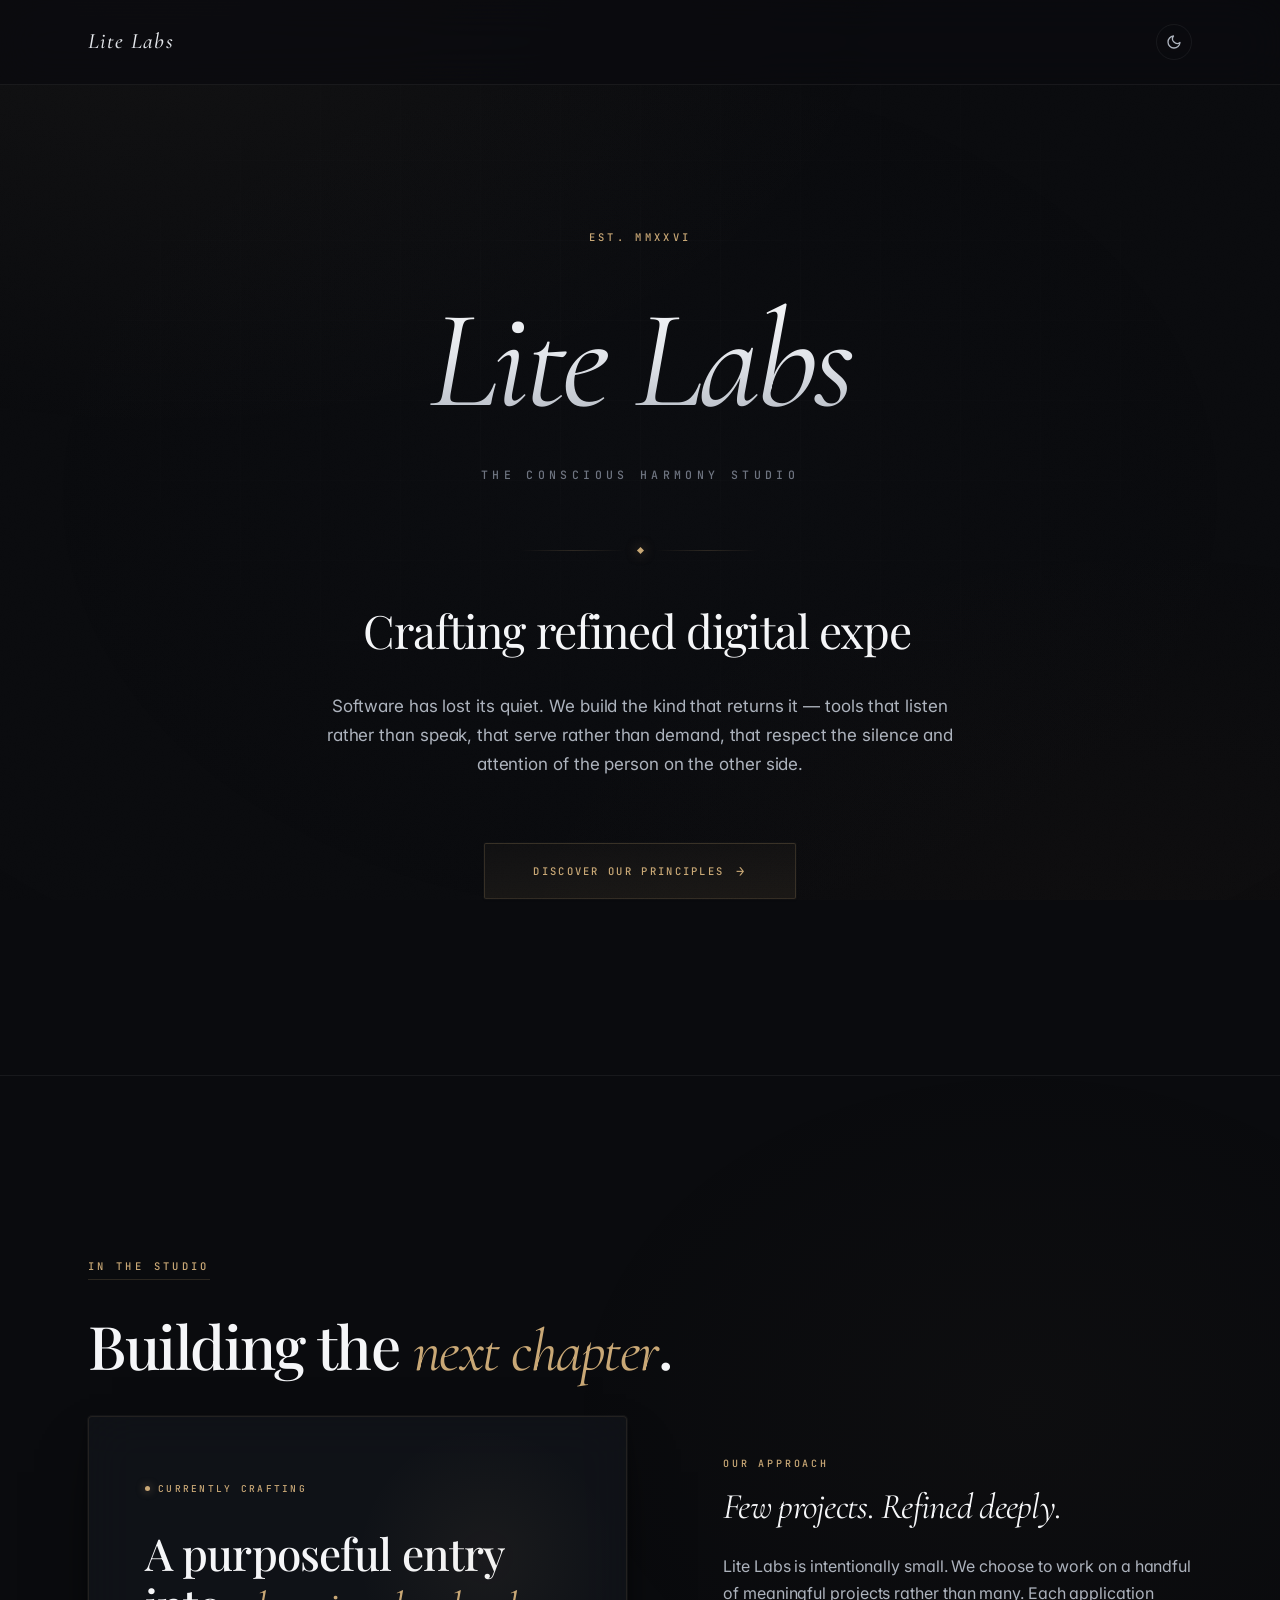
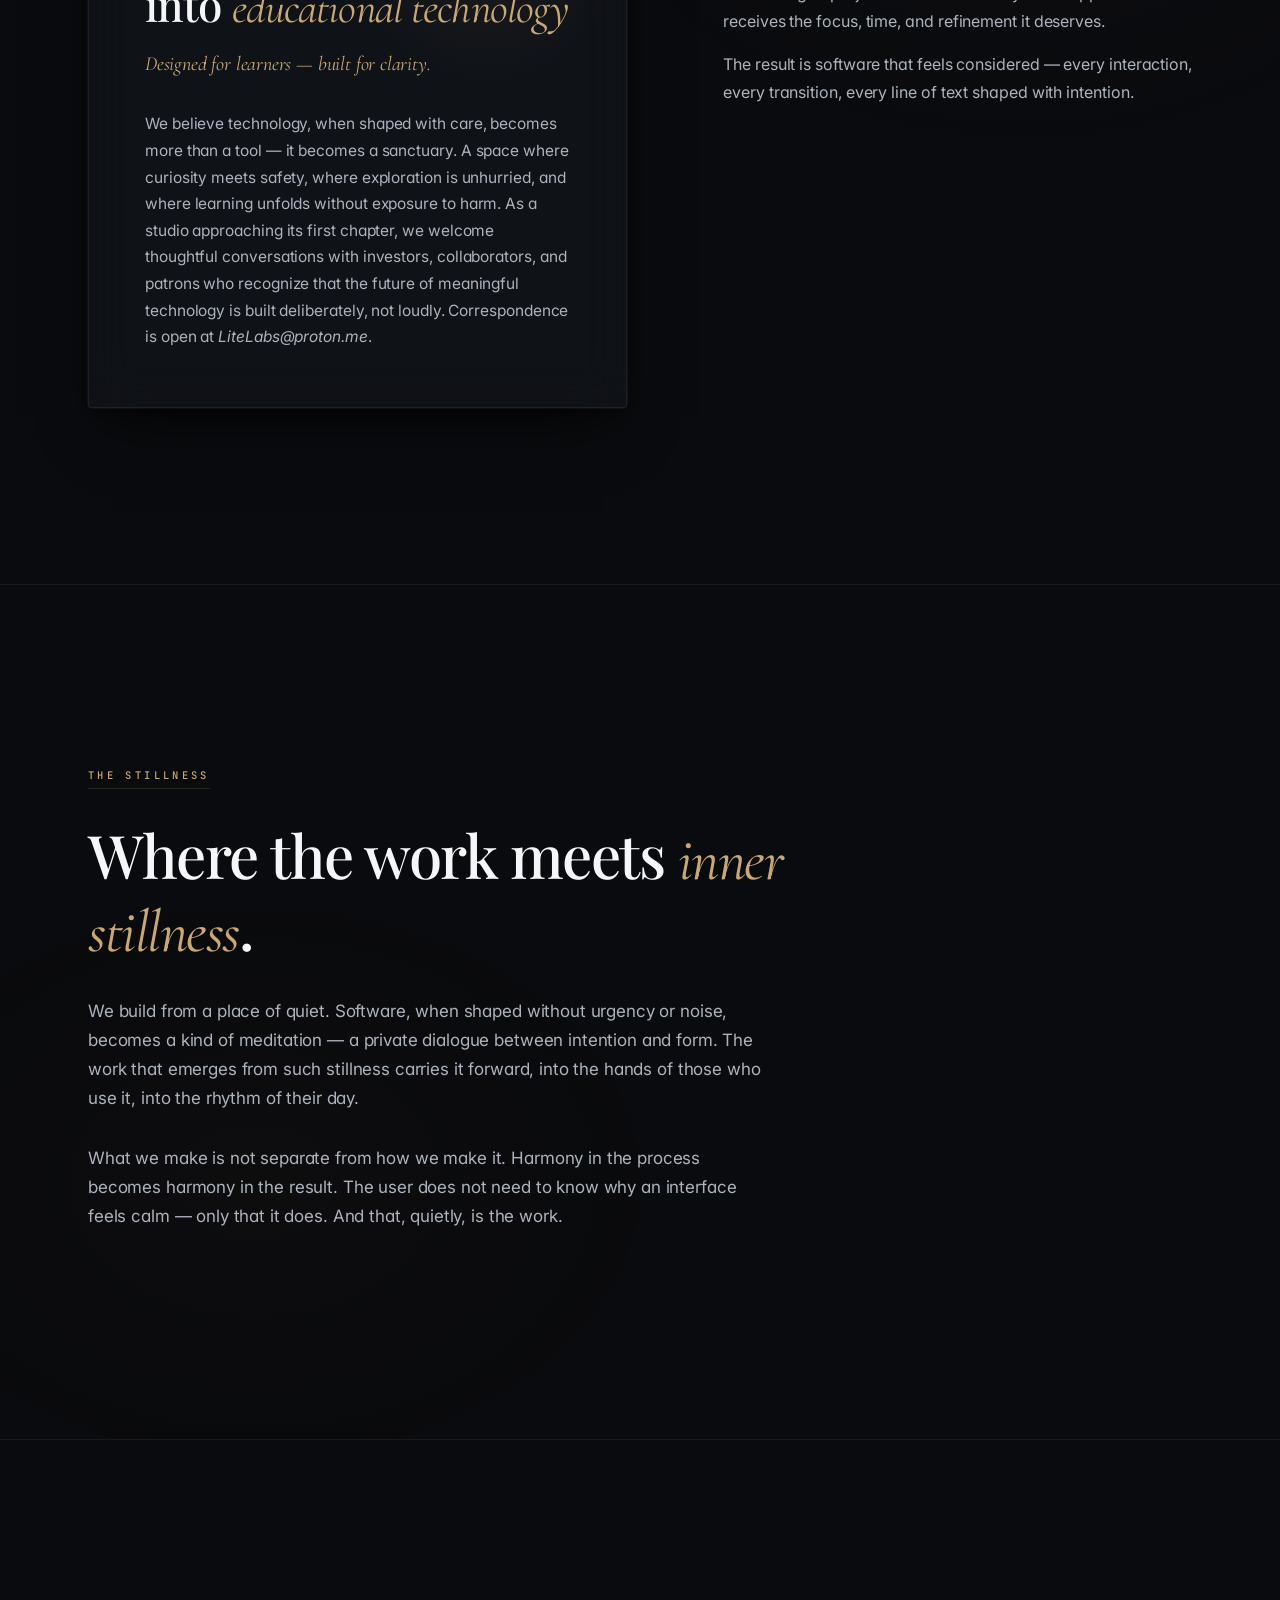
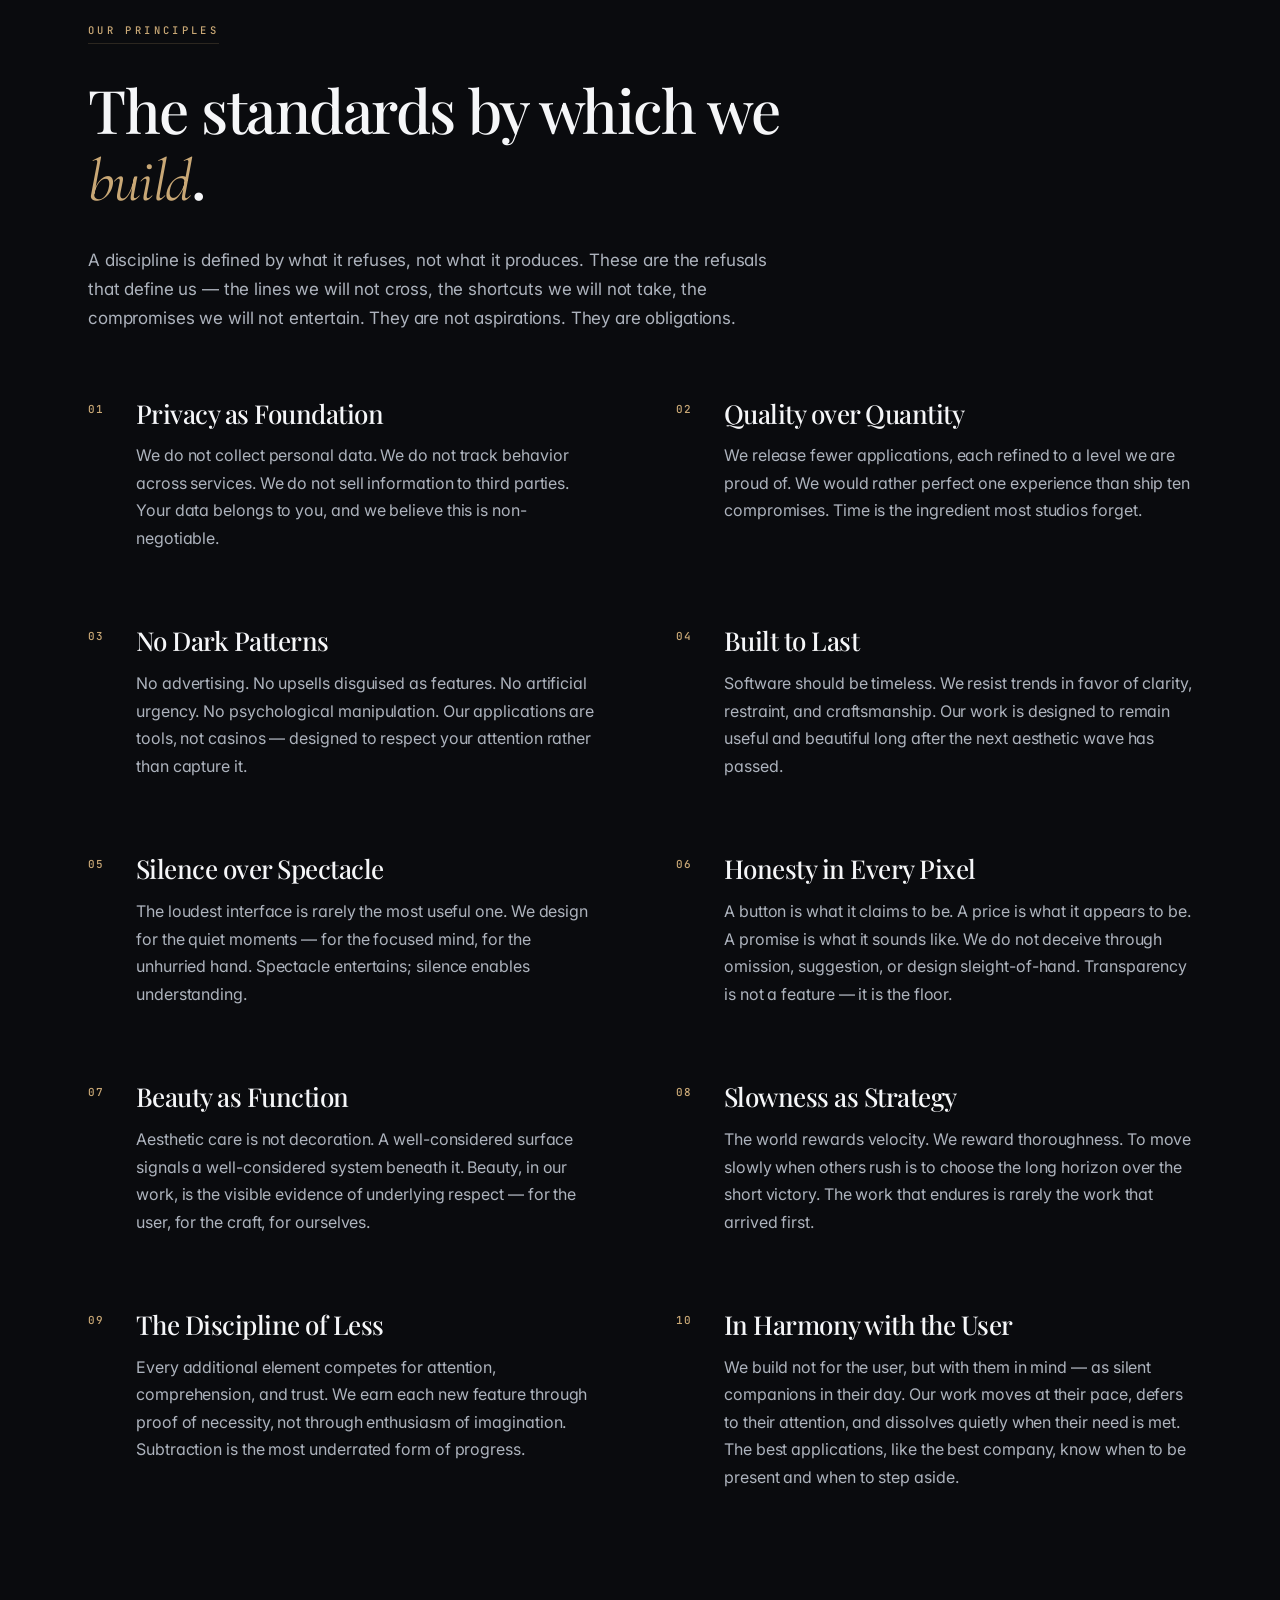
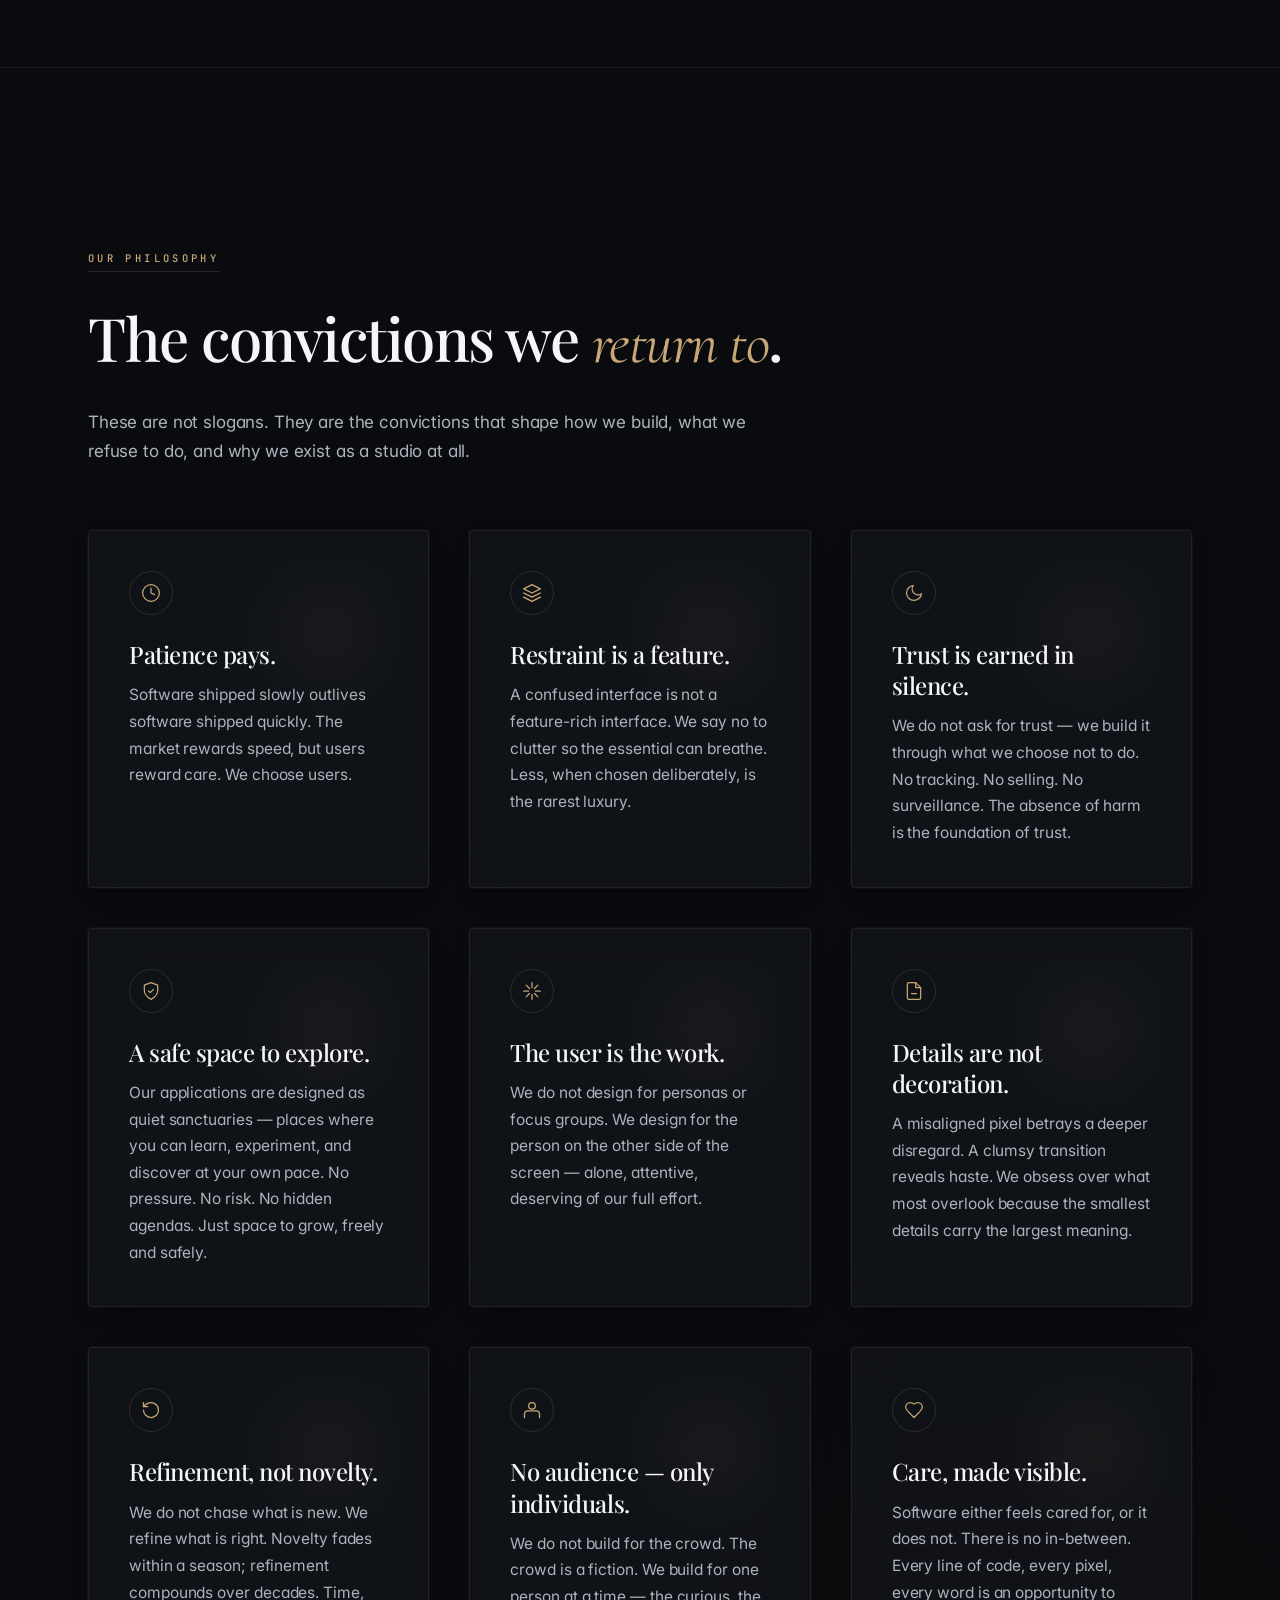
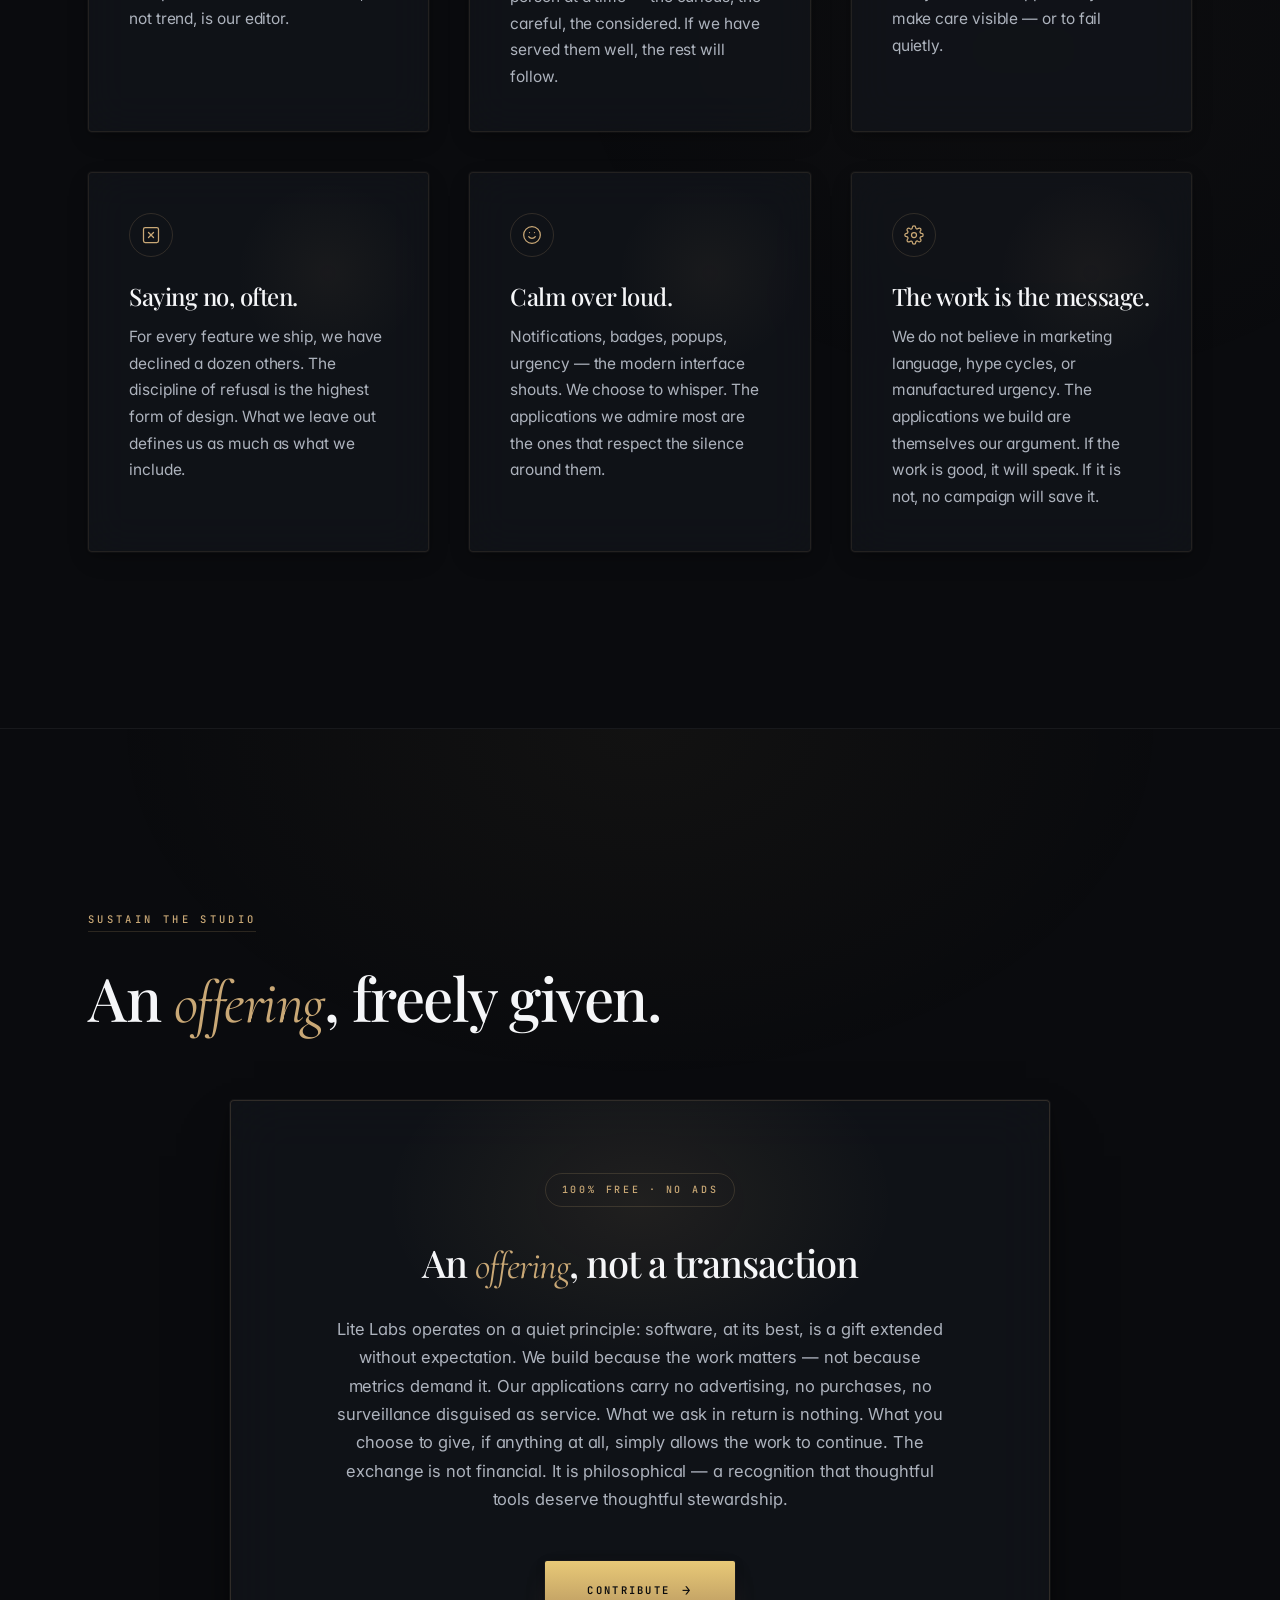
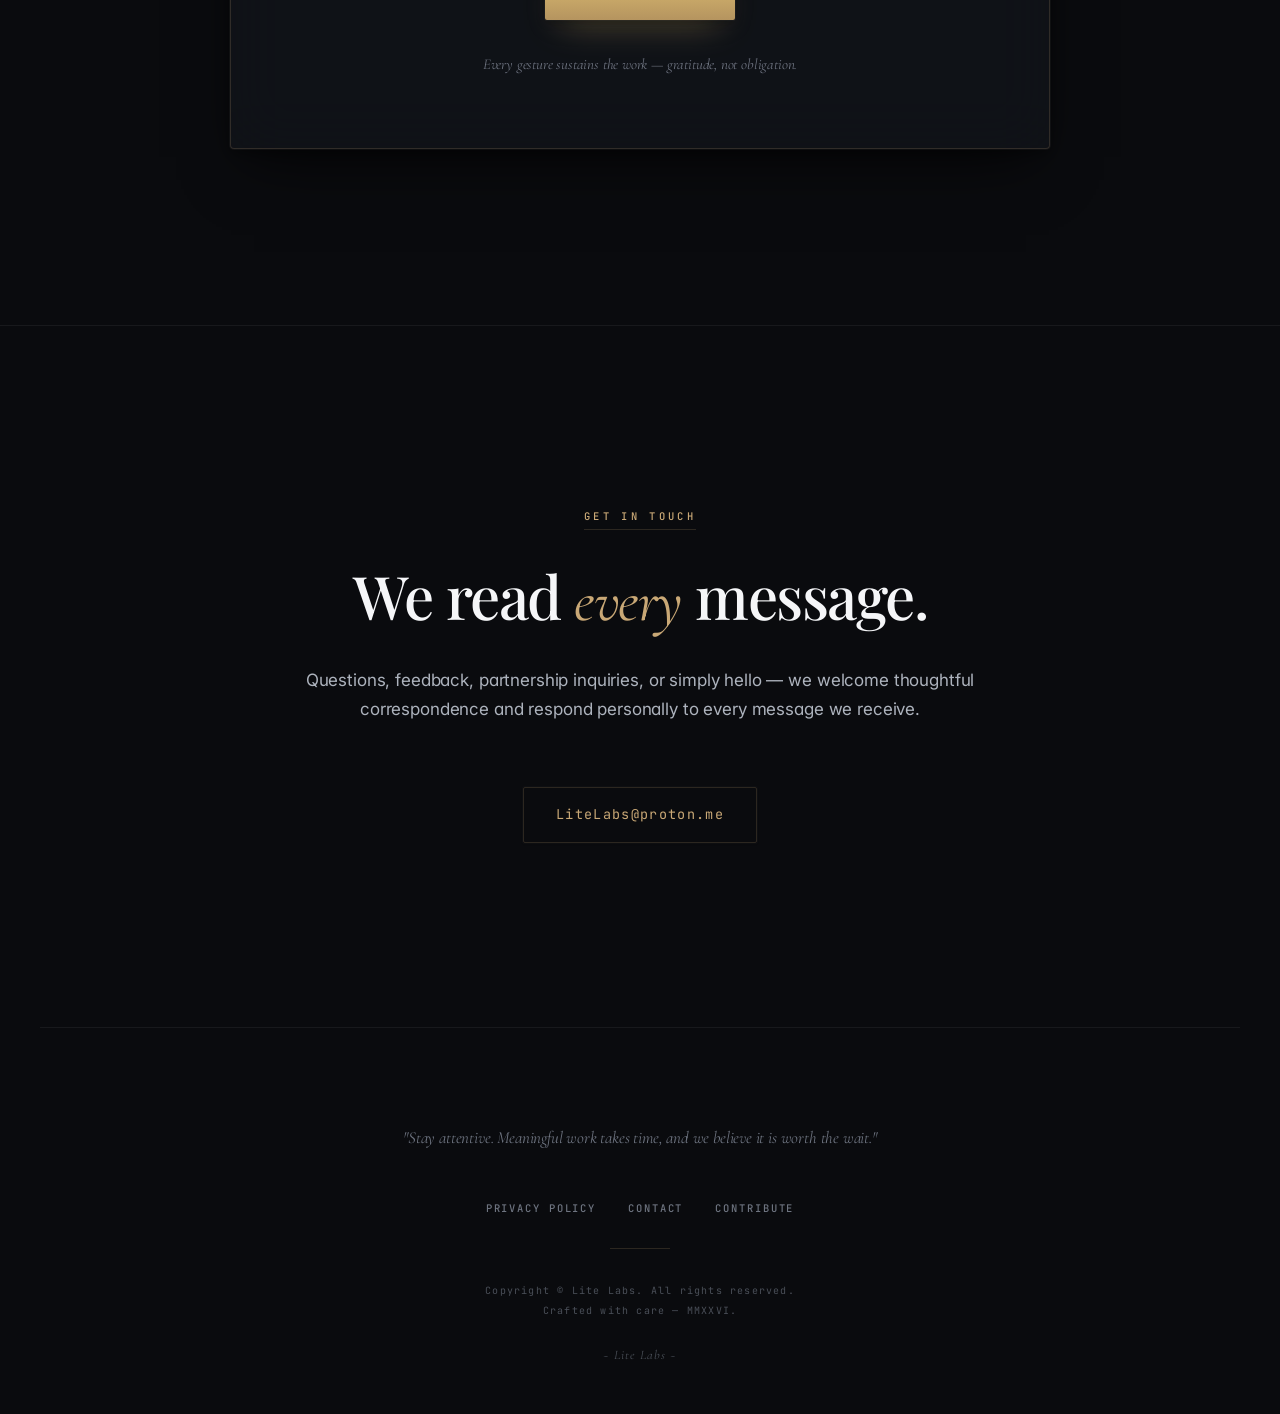
==== commit 7d4216eb: "Create index.html" ====
--- a/index.html
+++ b/index.html
@@ -3,10 +3,10 @@
 <head>
 <meta charset="UTF-8">
 <meta name="viewport" content="width=device-width, initial-scale=1.0, viewport-fit=cover">
-<title>Lite Labs — Boutique App Development Studio</title>
-<meta name="description" content="Lite Labs is an independent studio crafting refined, privacy-respecting applications. Boutique by choice. Quality without compromise.">
+<title>Lite Labs — The Conscious Harmony Studio</title>
+<meta name="description" content="Lite Labs is an independent studio crafting refined, privacy-respecting applications. Conscious by design. Quality without compromise.">
 <meta name="theme-color" content="#0A0B0E" id="metaThemeColor">
-<meta property="og:title" content="Lite Labs — Boutique App Development Studio">
+<meta property="og:title" content="Lite Labs — The Conscious Harmony Studio">
 <meta property="og:description" content="An independent studio crafting refined, privacy-respecting applications.">
 <meta property="og:type" content="website">
 <meta name="format-detection" content="telephone=no">
@@ -1155,7 +1155,7 @@
   <div class="container">
     <p class="hero-eyebrow">Est. MMXXVI</p>
     <h1 class="hero-title">Lite Labs</h1>
-    <p class="hero-sub">Boutique App Development Studio</p>
+    <p class="hero-sub">The Conscious Harmony Studio</p>
 
     <div class="ornament">
       <span class="ornament-line"></span>
@@ -1211,13 +1211,13 @@
 
 <section class="craft-section">
   <div class="container">
-    <span class="section-eyebrow reveal">The Craft</span>
-    <h2 class="section-title reveal">Software, treated as a <em>craft</em>.</h2>
+    <span class="section-eyebrow reveal">The Stillness</span>
+    <h2 class="section-title reveal">Where the work meets <em>inner stillness</em>.</h2>
     <p class="section-prose reveal">
-      We approach software the way a master tailor approaches a bespoke suit &mdash; with patience, precision, and an unwavering commitment to the finest details. Every component is considered. Every transition is intentional. Every word is weighed.
+      We build from a place of quiet. Software, when shaped without urgency or noise, becomes a kind of meditation &mdash; a private dialogue between intention and form. The work that emerges from such stillness carries it forward, into the hands of those who use it, into the rhythm of their day.
     </p>
     <p class="section-prose reveal">
-      Mass-produced software treats users as metrics. Crafted software treats users as guests. We choose the latter, every time.
+      What we make is not separate from how we make it. Harmony in the process becomes harmony in the result. The user does not need to know why an interface feels calm &mdash; only that it does. And that, quietly, is the work.
     </p>
   </div>
 </section>
@@ -1305,9 +1305,9 @@
 
       <div class="principle reveal">
         <div class="principle-number">10</div>
-        <h3 class="principle-title">Ownership Without Surveillance</h3>
+        <h3 class="principle-title">In Harmony with the User</h3>
         <p class="principle-text">
-          When you use our work, nothing of you remains in our hands. No profile, no history, no behavioral residue. Your interaction is yours &mdash; complete, undocumented, and returned in full when you close the tab.
+          We build not for the user, but with them in mind &mdash; as silent companions in their day. Our work moves at their pace, defers to their attention, and dissolves quietly when their need is met. The best applications, like the best company, know when to be present and when to step aside.
         </p>
       </div>
     </div>
@@ -1317,7 +1317,7 @@
 <section class="philosophy-section">
   <div class="container">
     <span class="section-eyebrow reveal">Our Philosophy</span>
-    <h2 class="section-title reveal">Twelve <em>guiding beliefs</em>.</h2>
+    <h2 class="section-title reveal">The convictions we <em>return to</em>.</h2>
     <p class="section-prose reveal">
       These are not slogans. They are the convictions that shape how we build, what we refuse to do, and why we exist as a studio at all.
     </p>
@@ -1866,3 +1866,4 @@
 
 </body>
 </html>
+
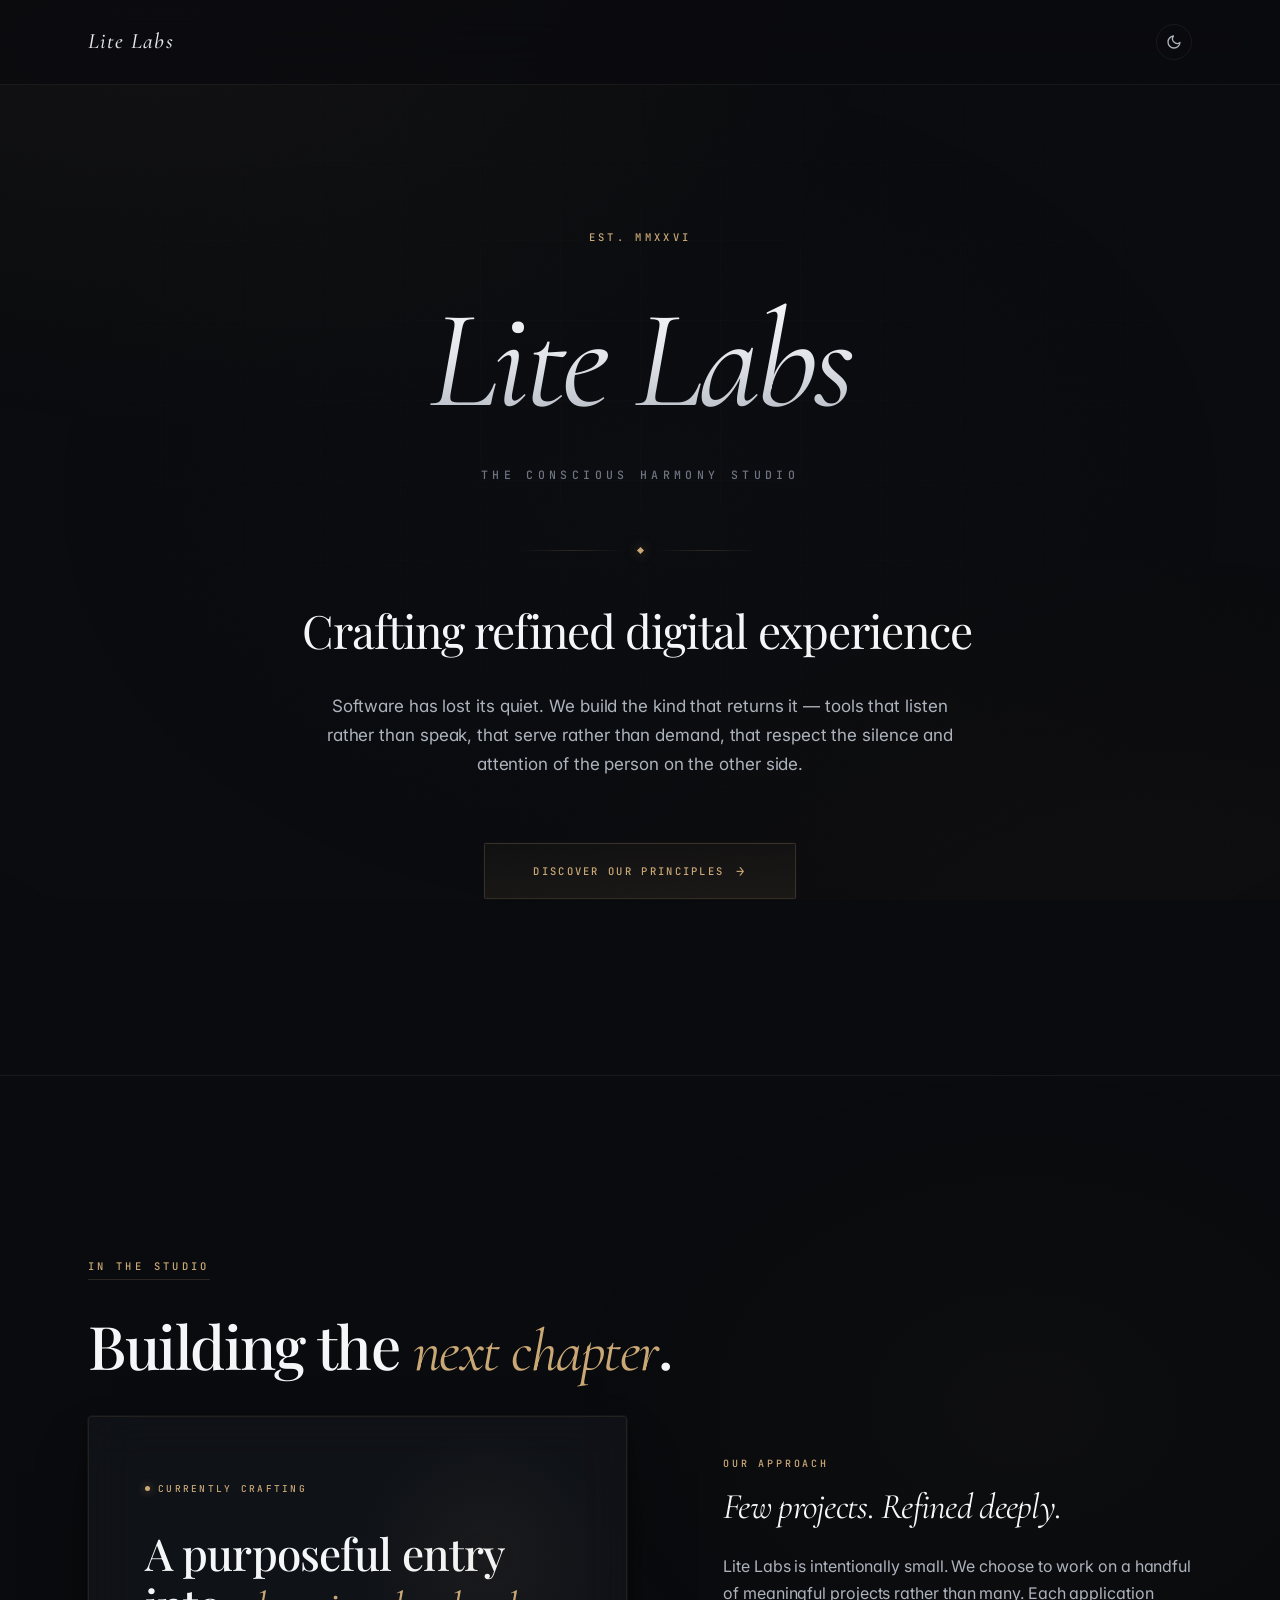
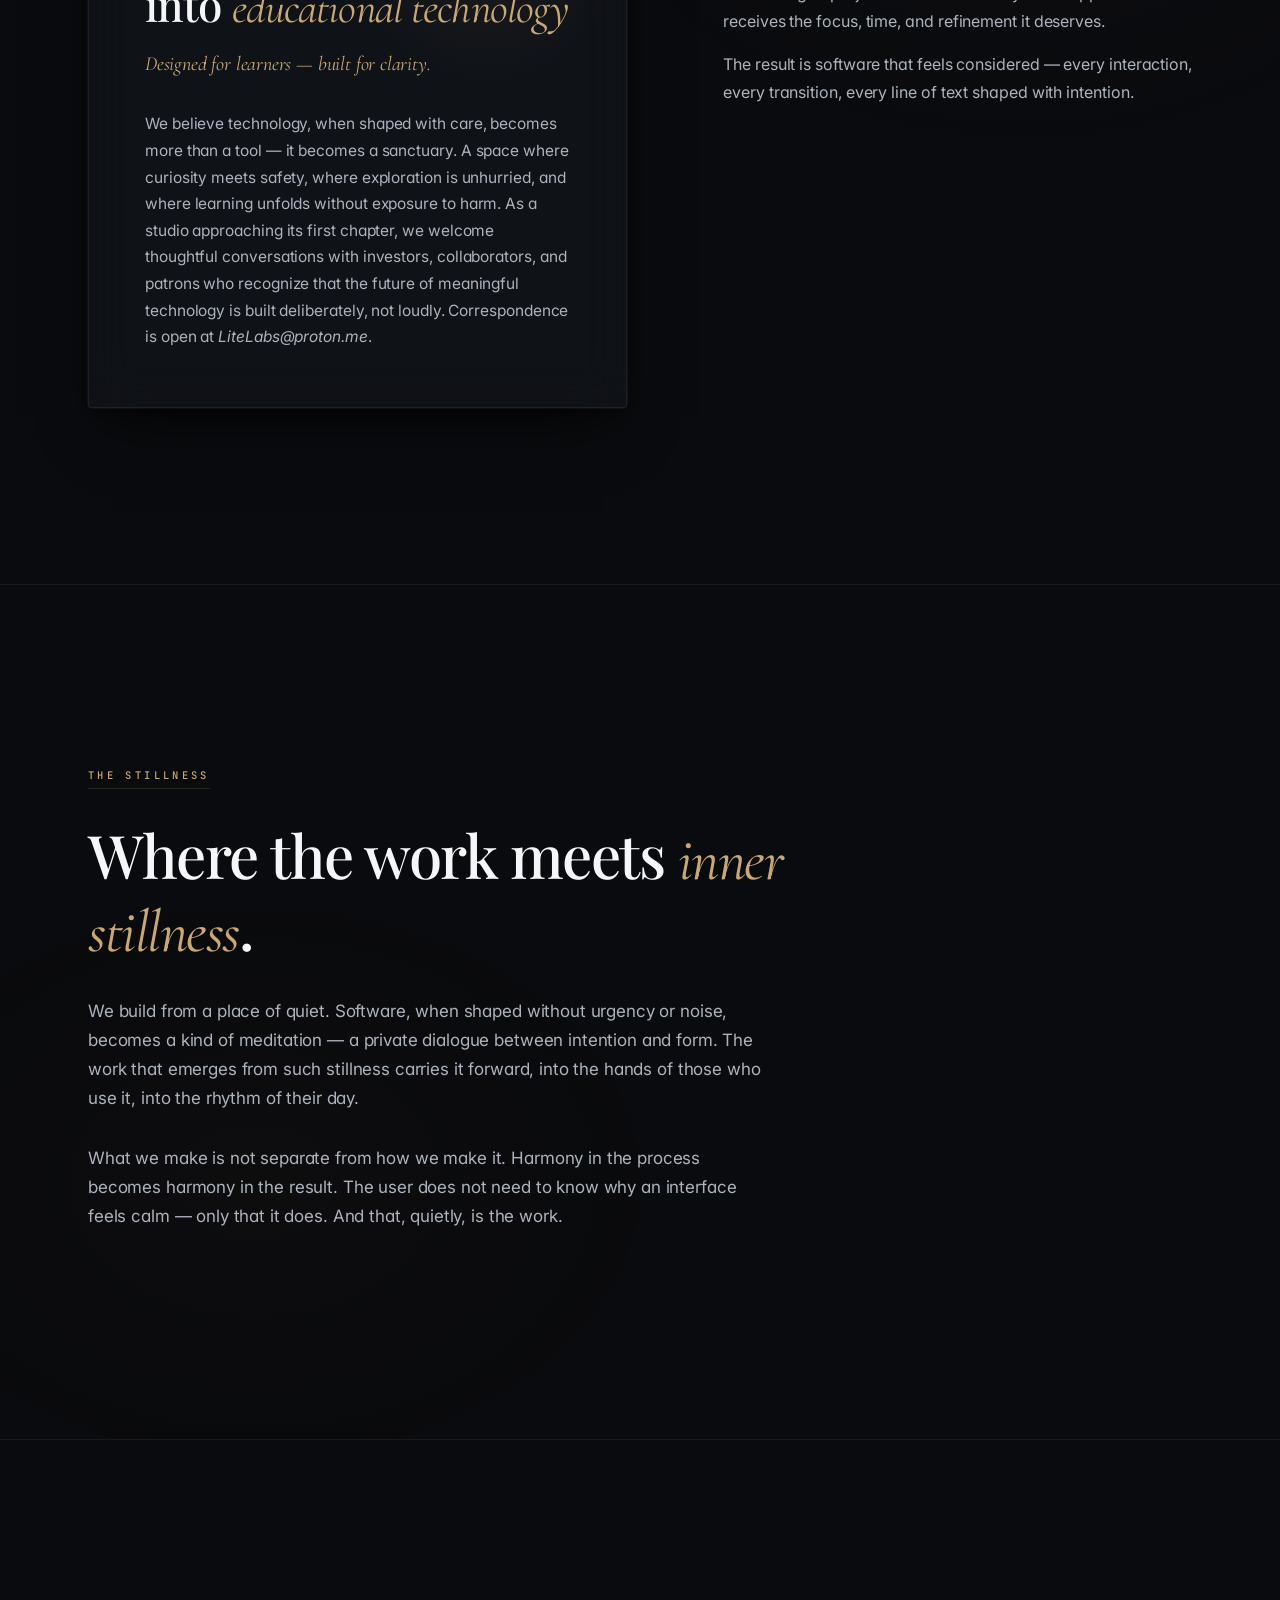
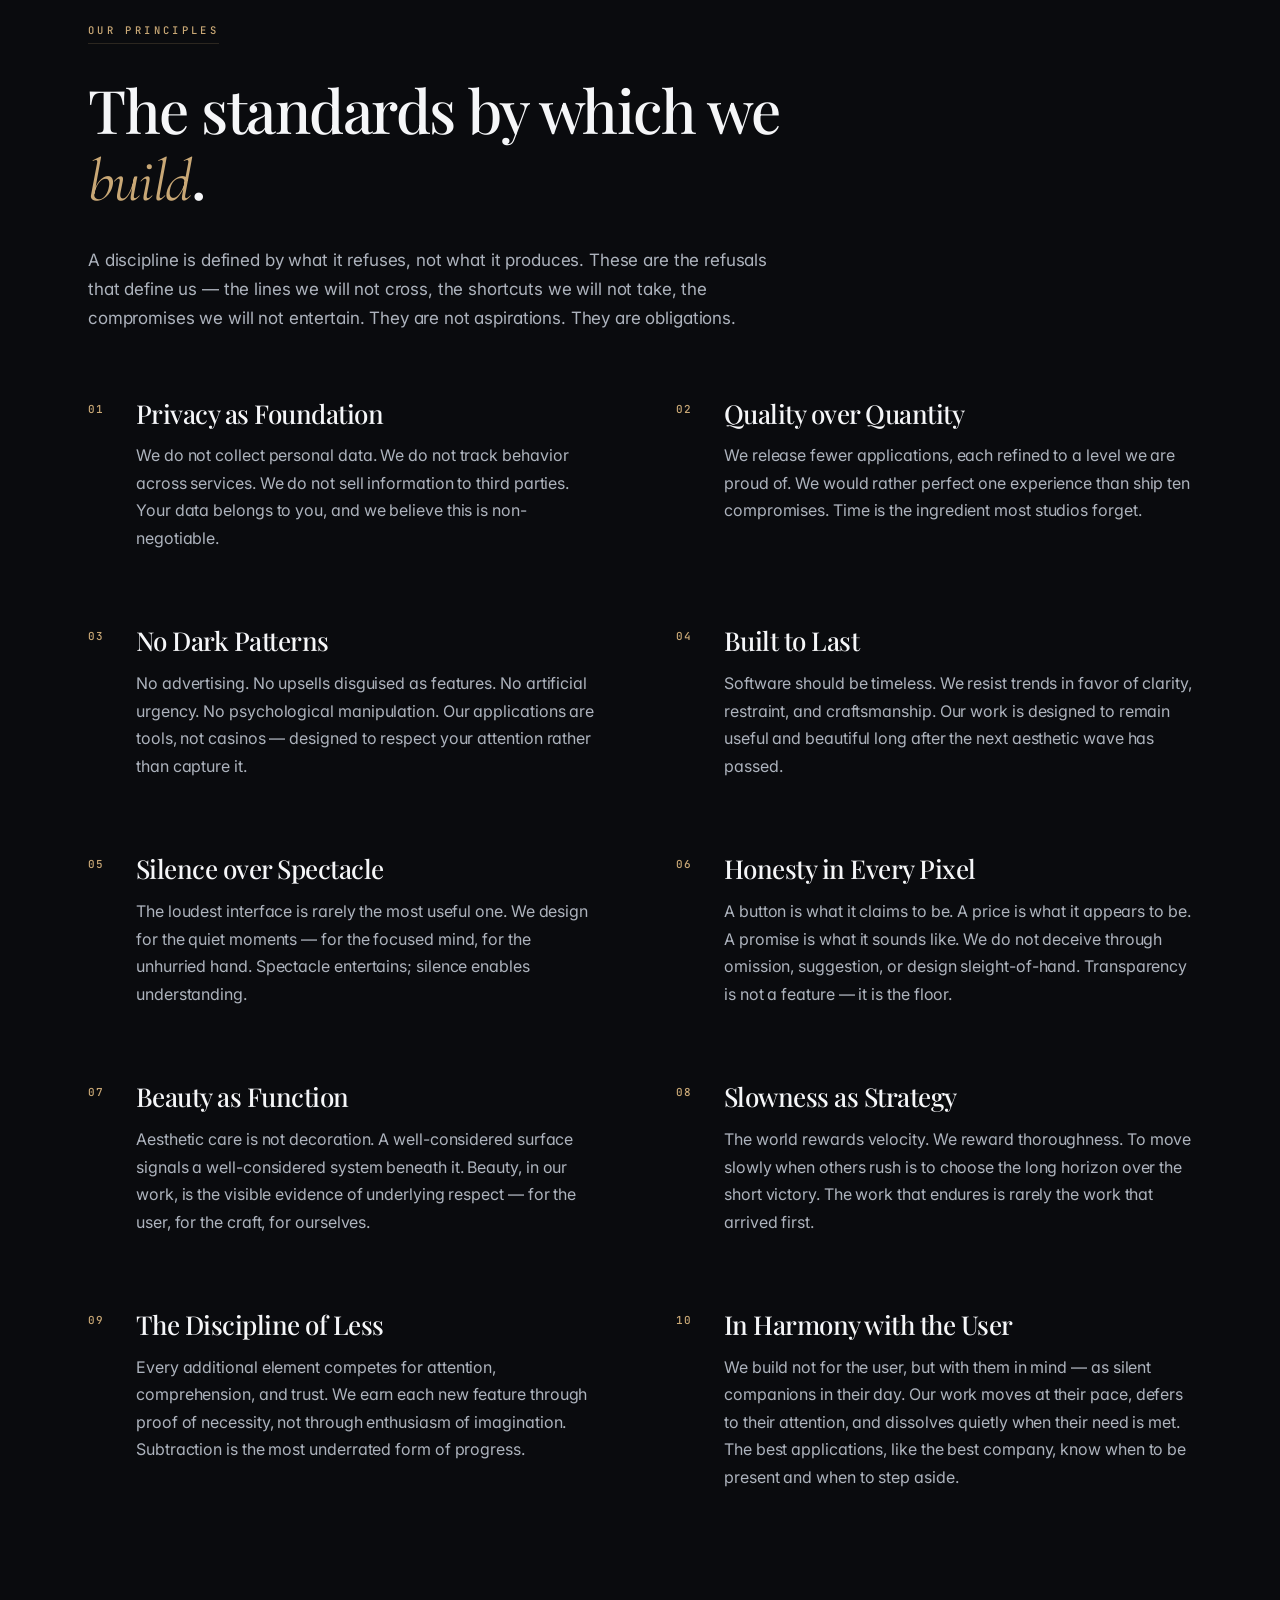
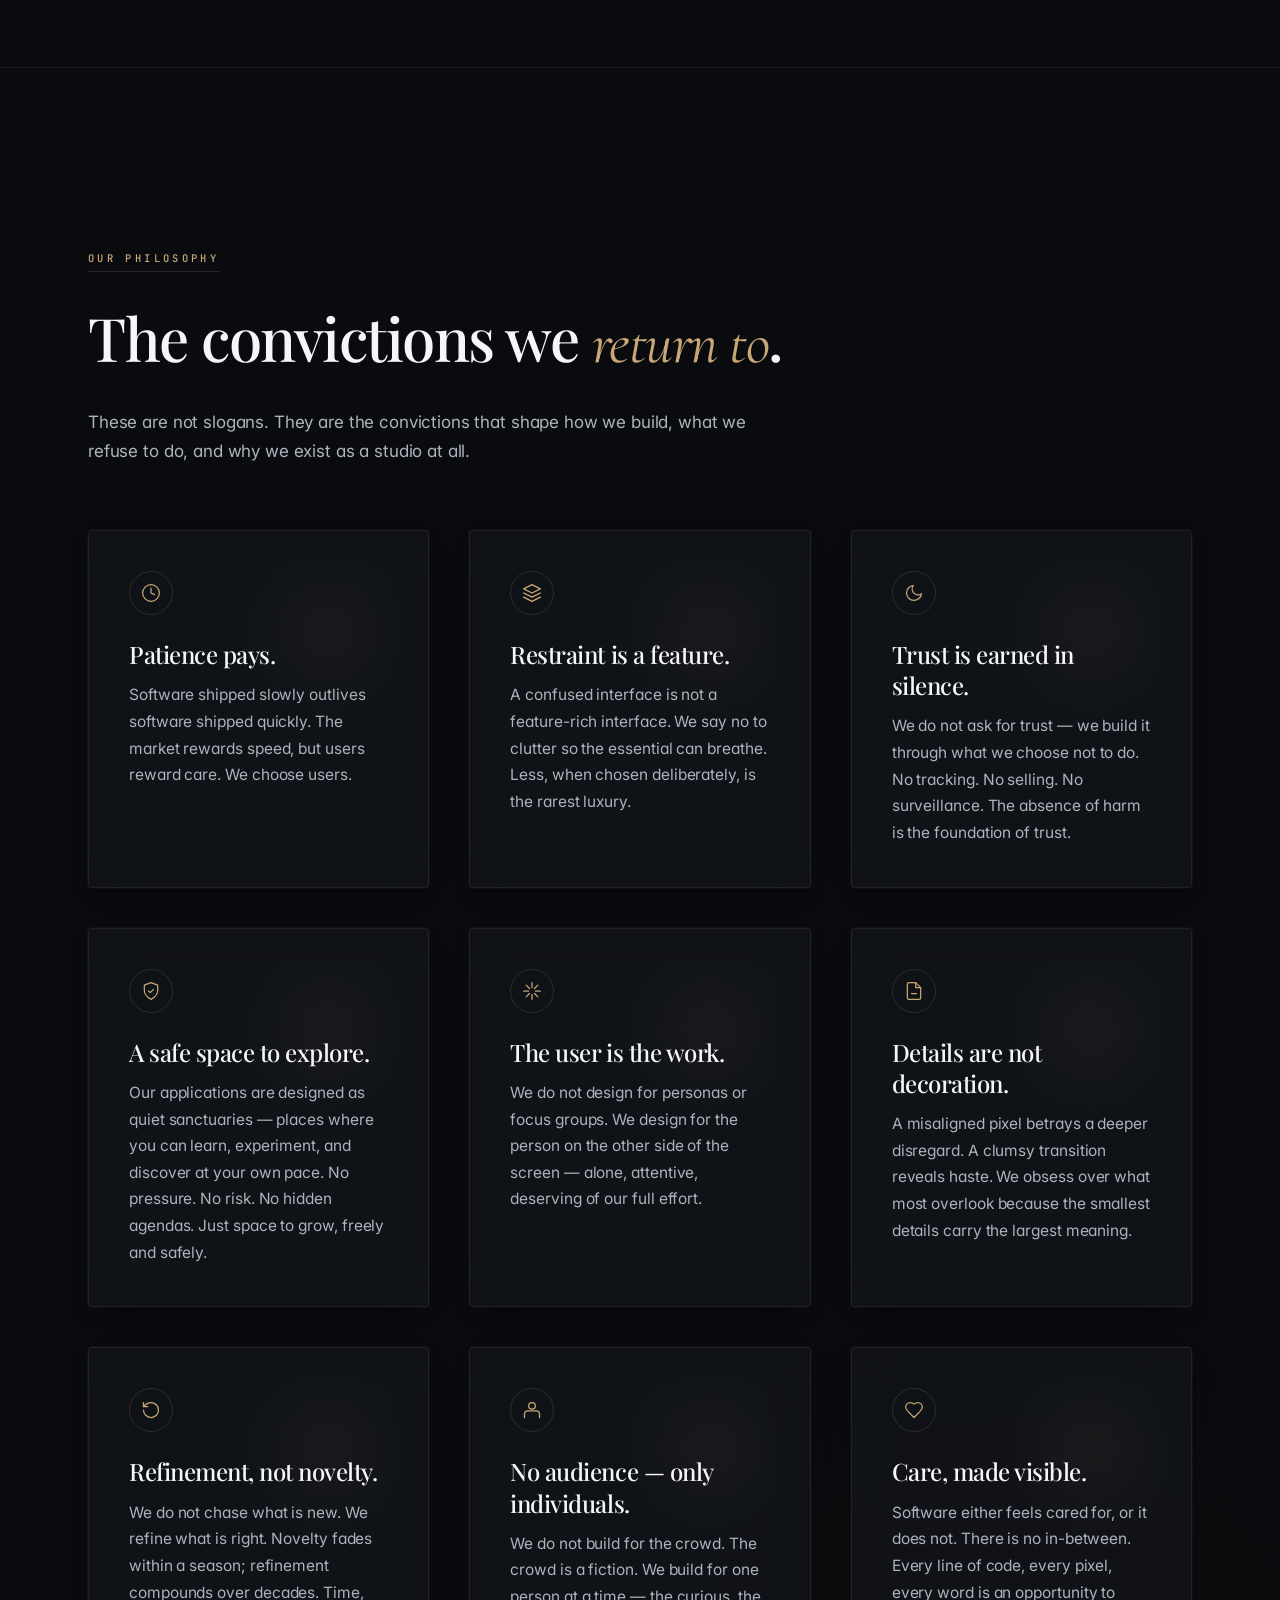
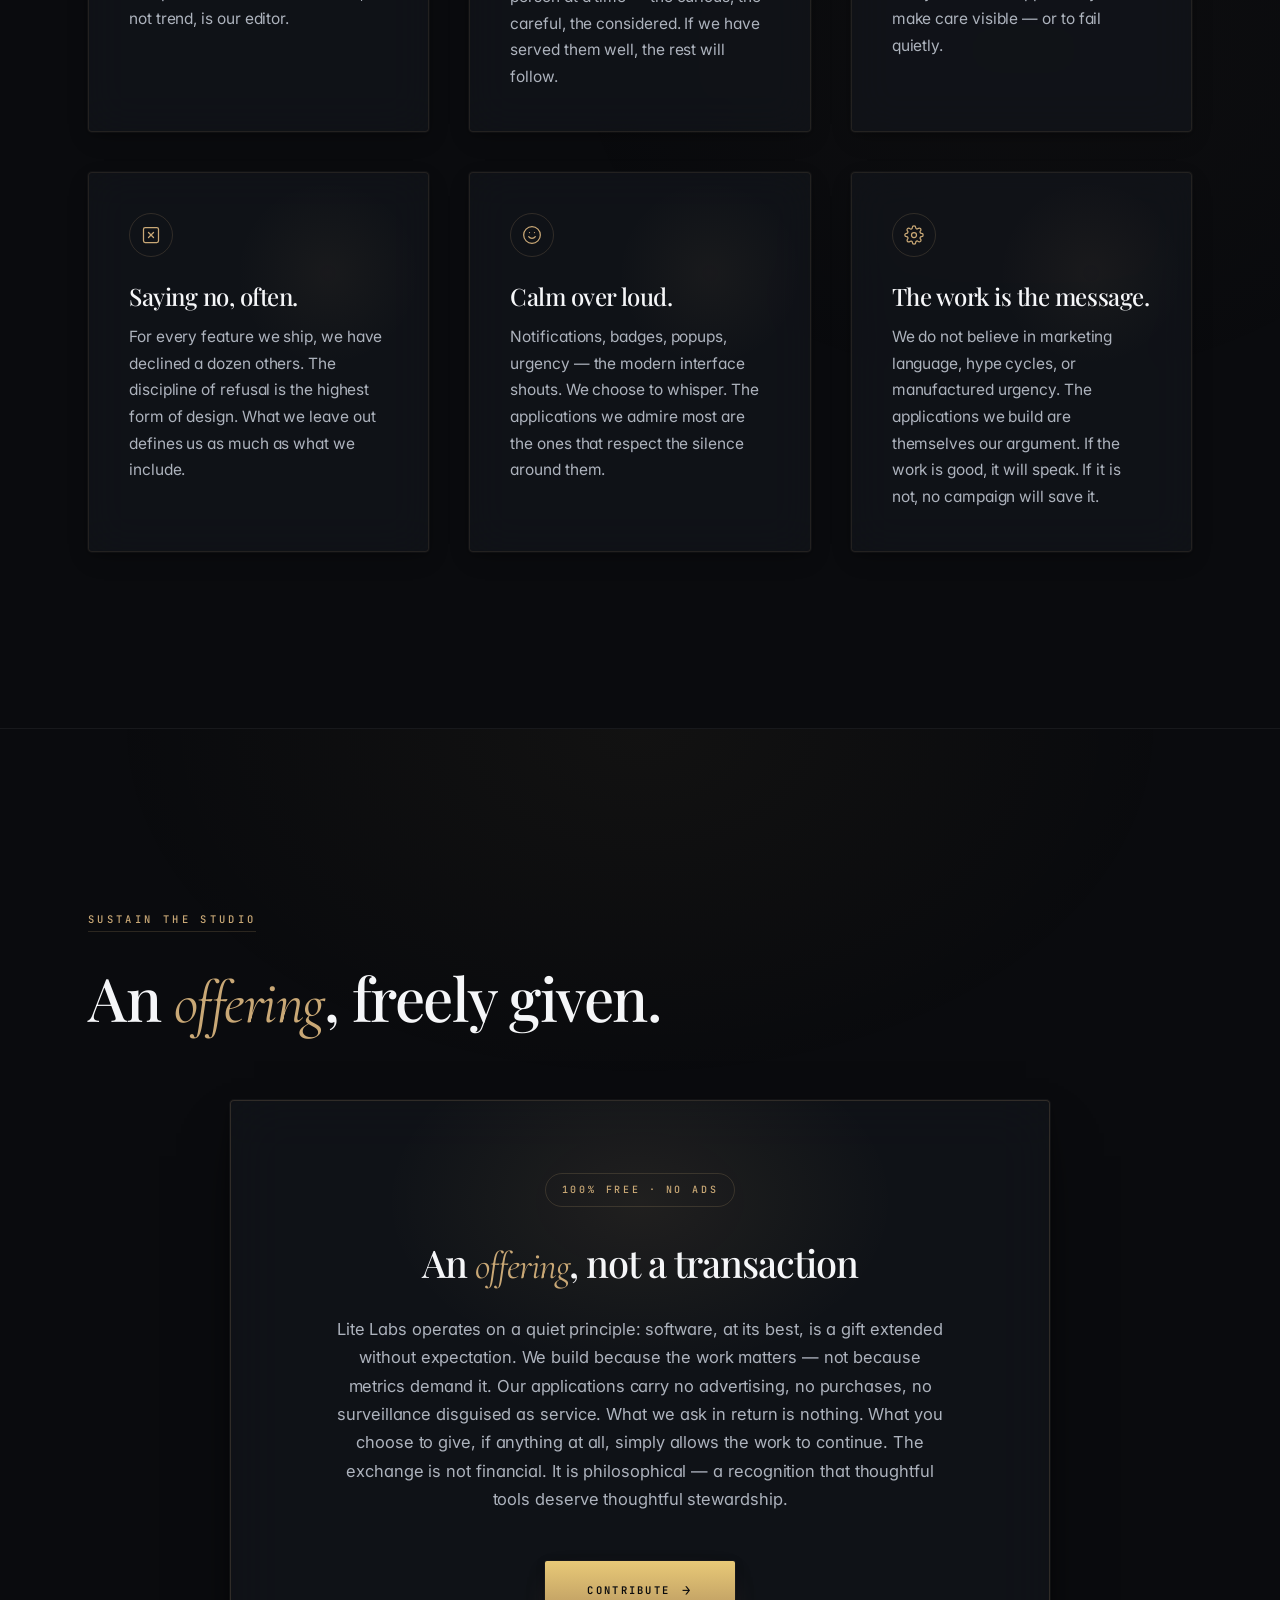
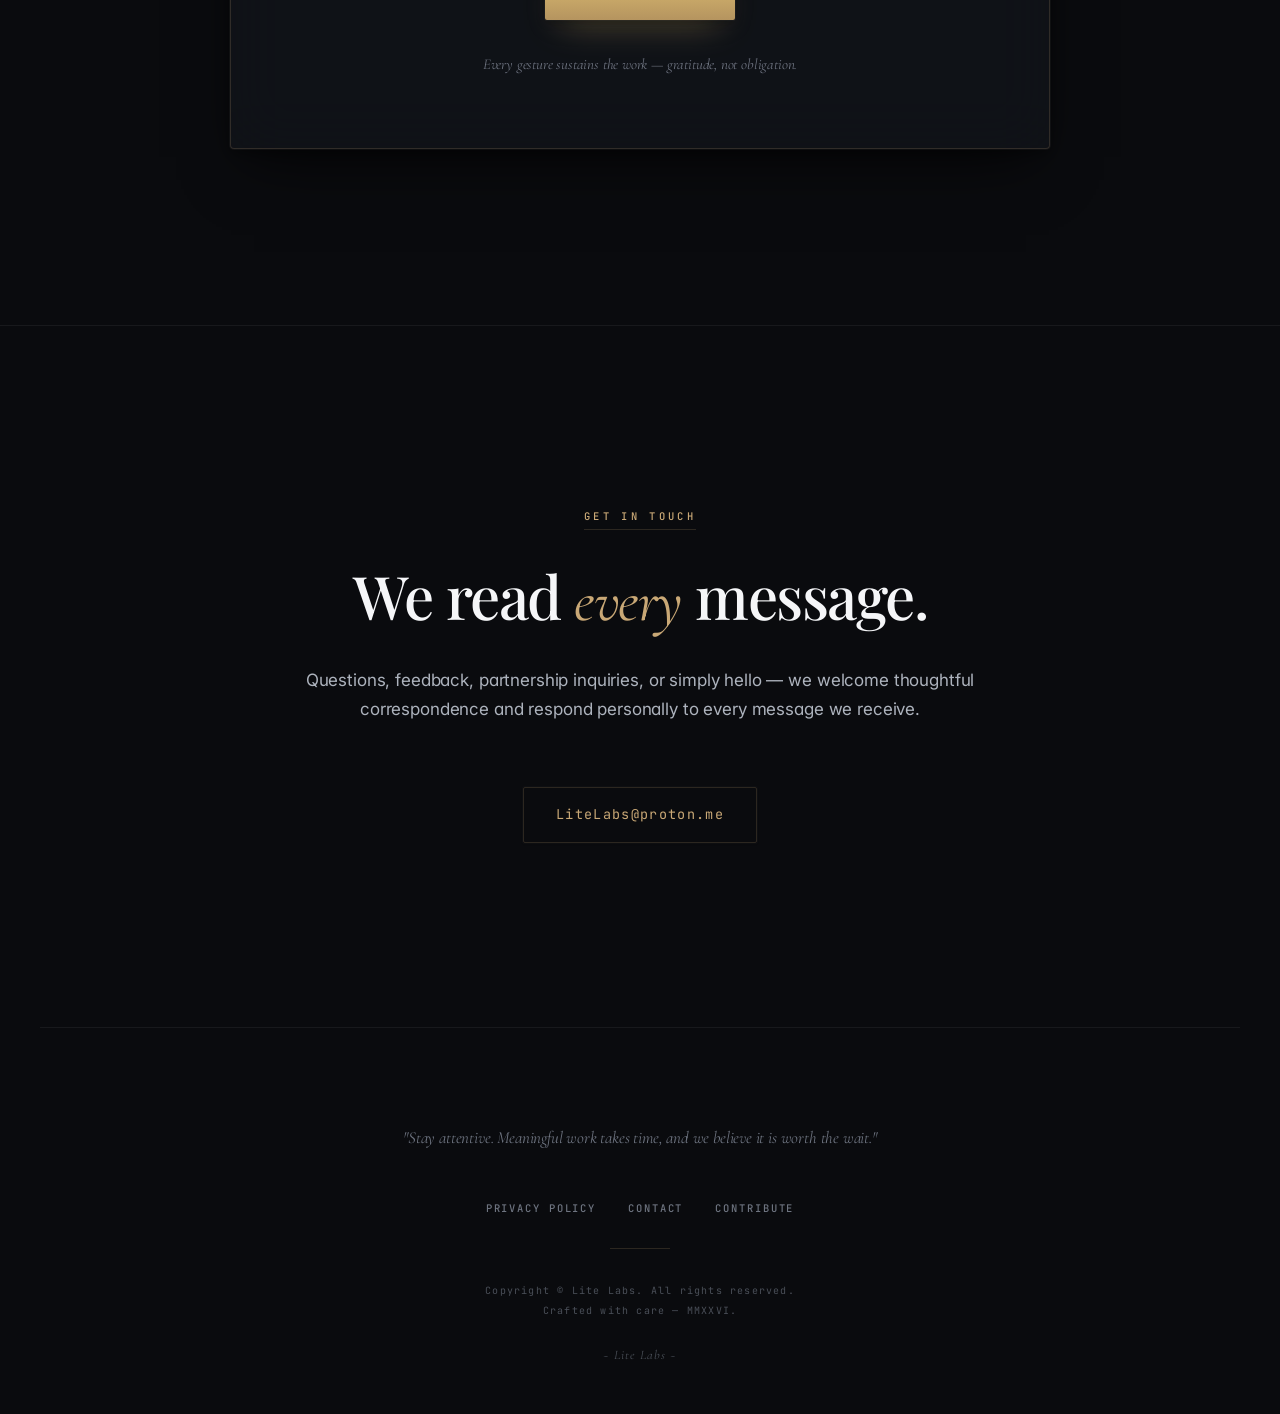
==== commit e27b7515: "Create index.html" ====
--- a/index.html
+++ b/index.html
@@ -3,6 +3,7 @@
 <head>
 <meta charset="UTF-8">
 <meta name="viewport" content="width=device-width, initial-scale=1.0, viewport-fit=cover">
+<meta name="google-site-verification" content="R5vb4CU6V3bAXJVknvbBZnLiOuZVA5vvj0L2Csh8__0" />
 <title>Lite Labs — The Conscious Harmony Studio</title>
 <meta name="description" content="Lite Labs is an independent studio crafting refined, privacy-respecting applications. Conscious by design. Quality without compromise.">
 <meta name="theme-color" content="#0A0B0E" id="metaThemeColor">
@@ -1866,4 +1867,3 @@
 
 </body>
 </html>
-
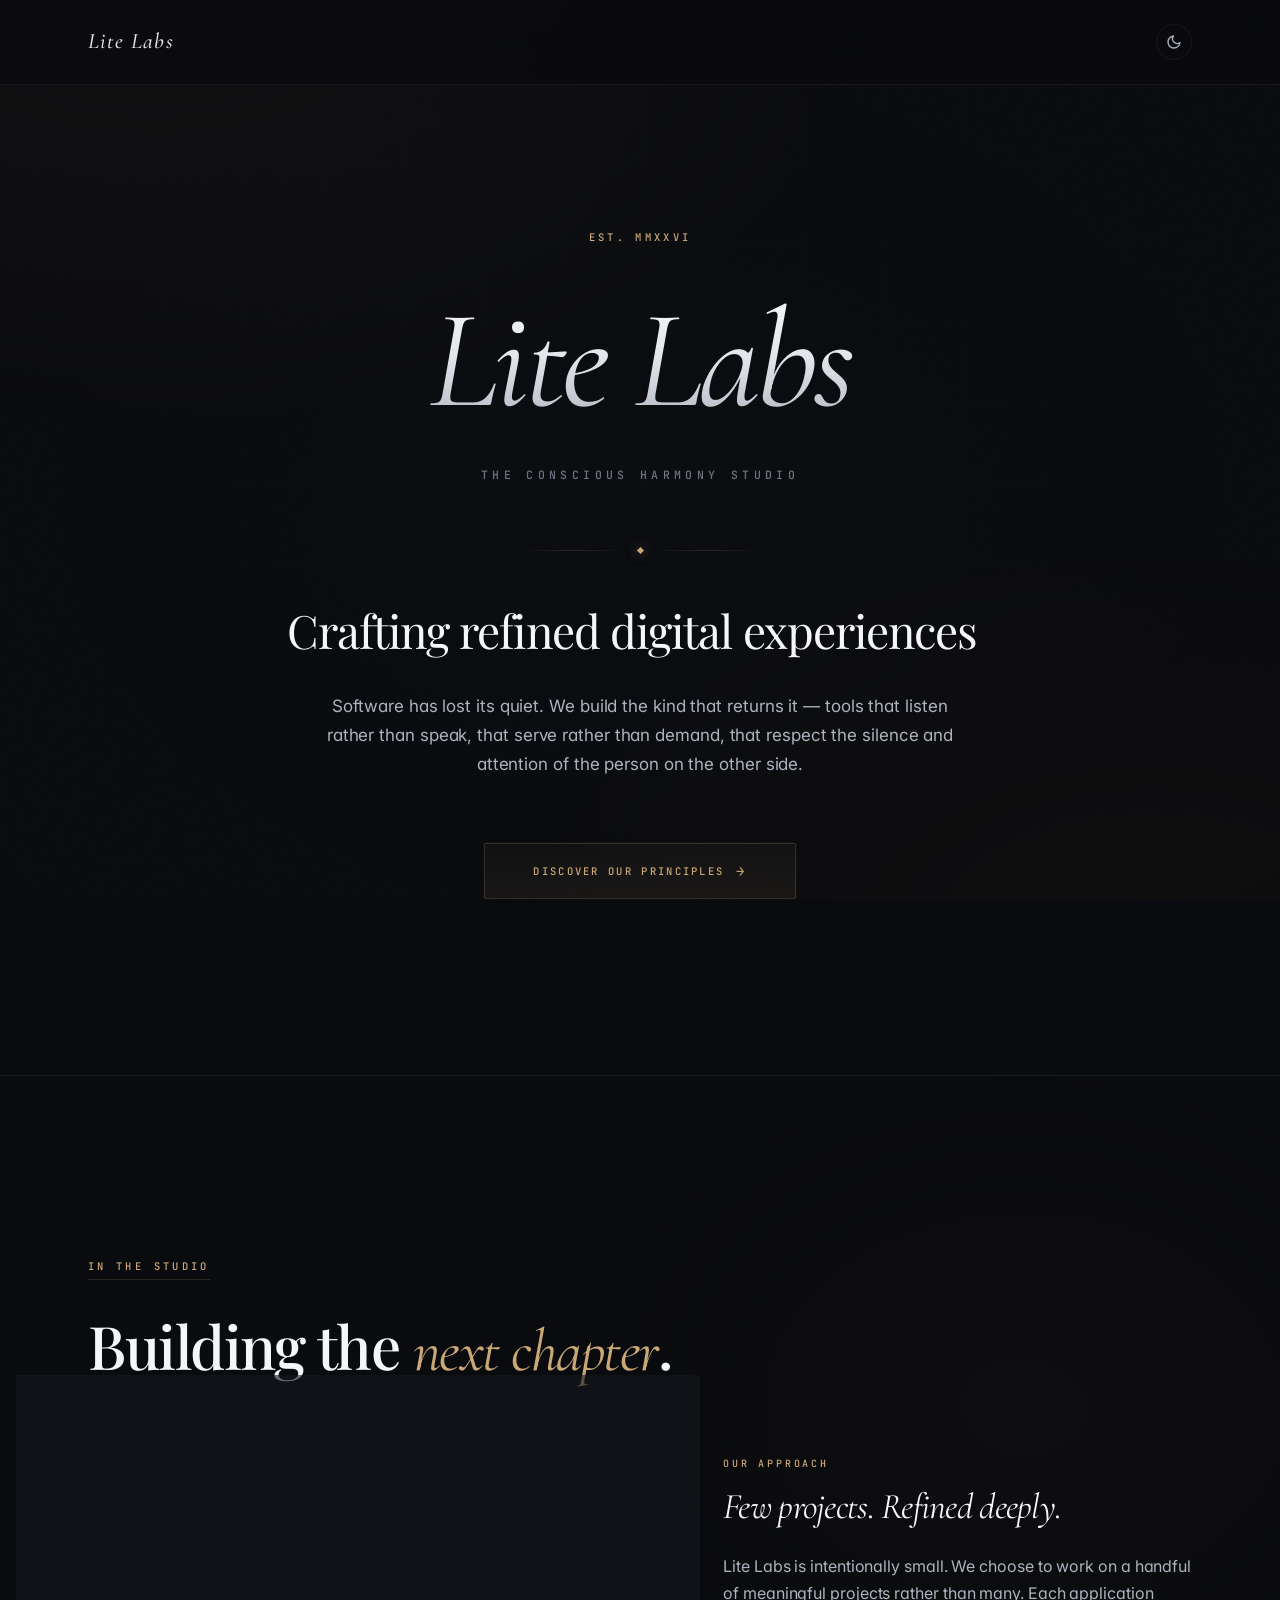
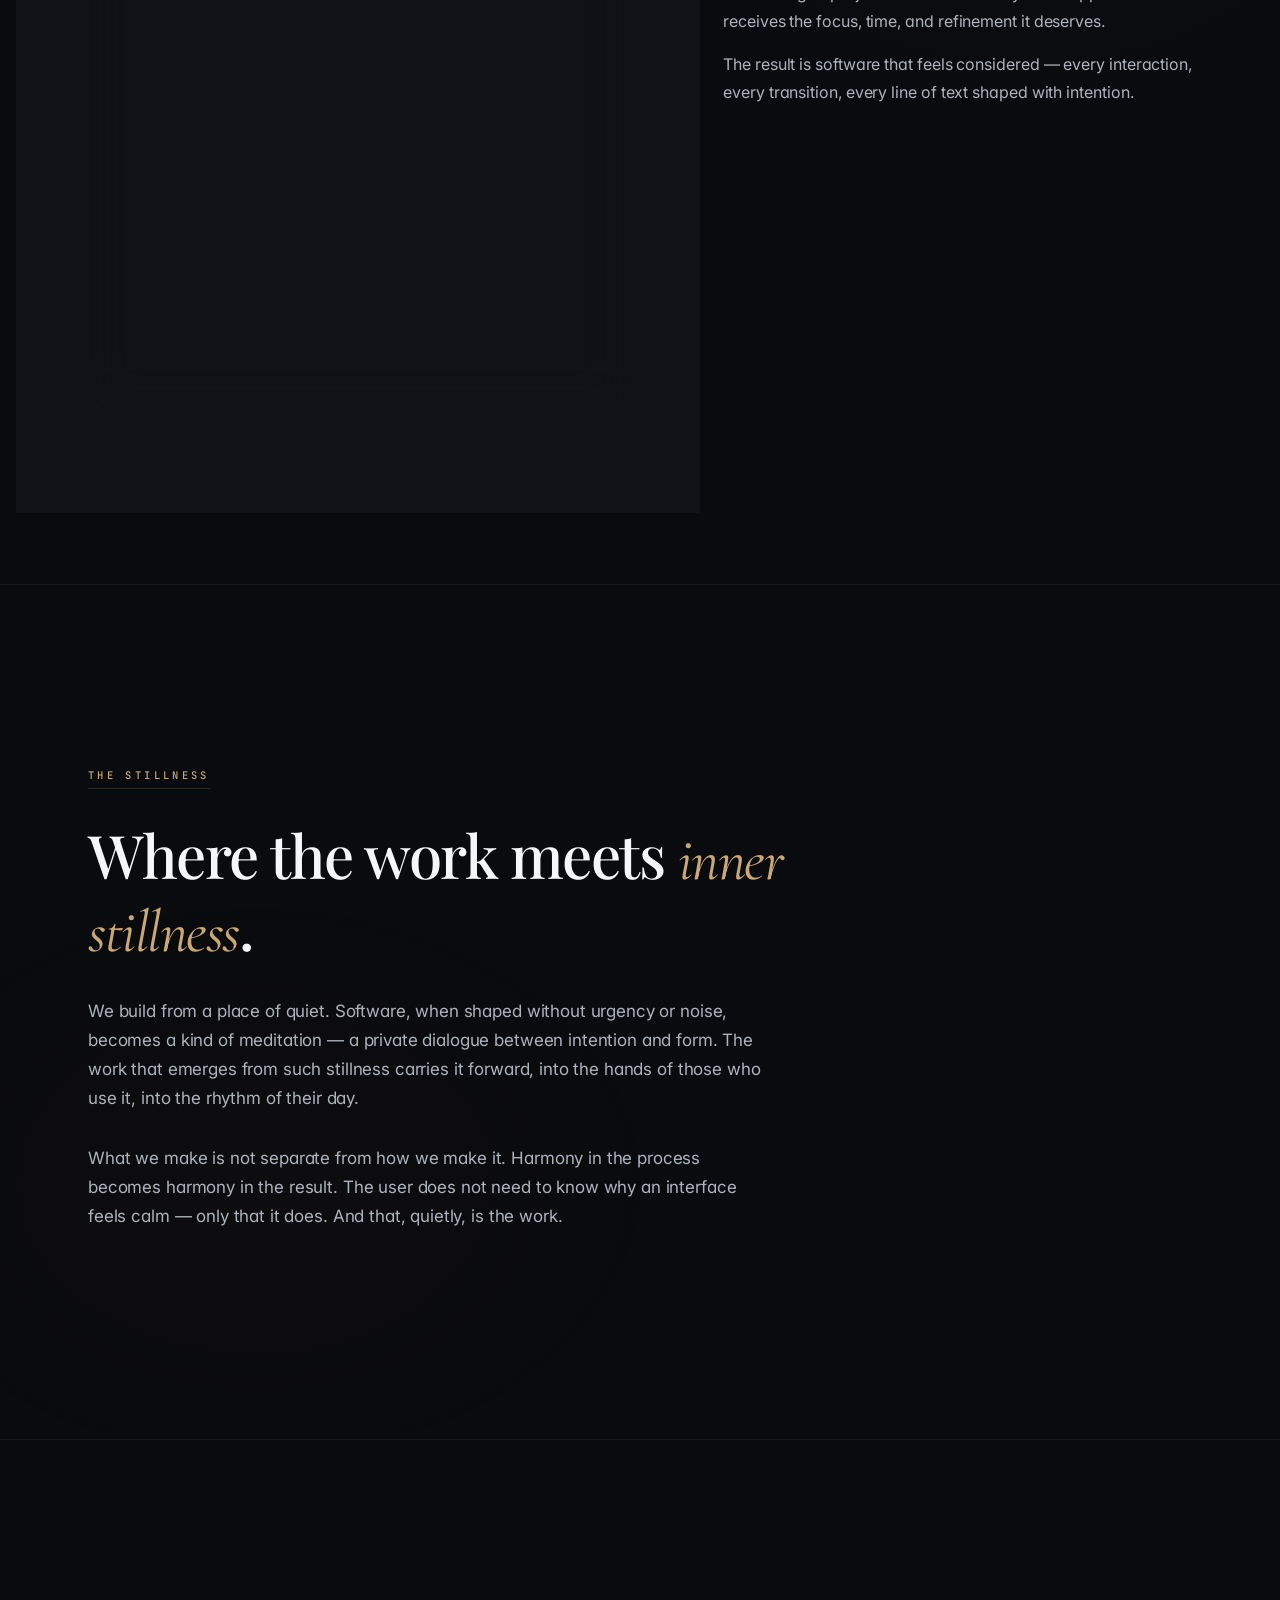
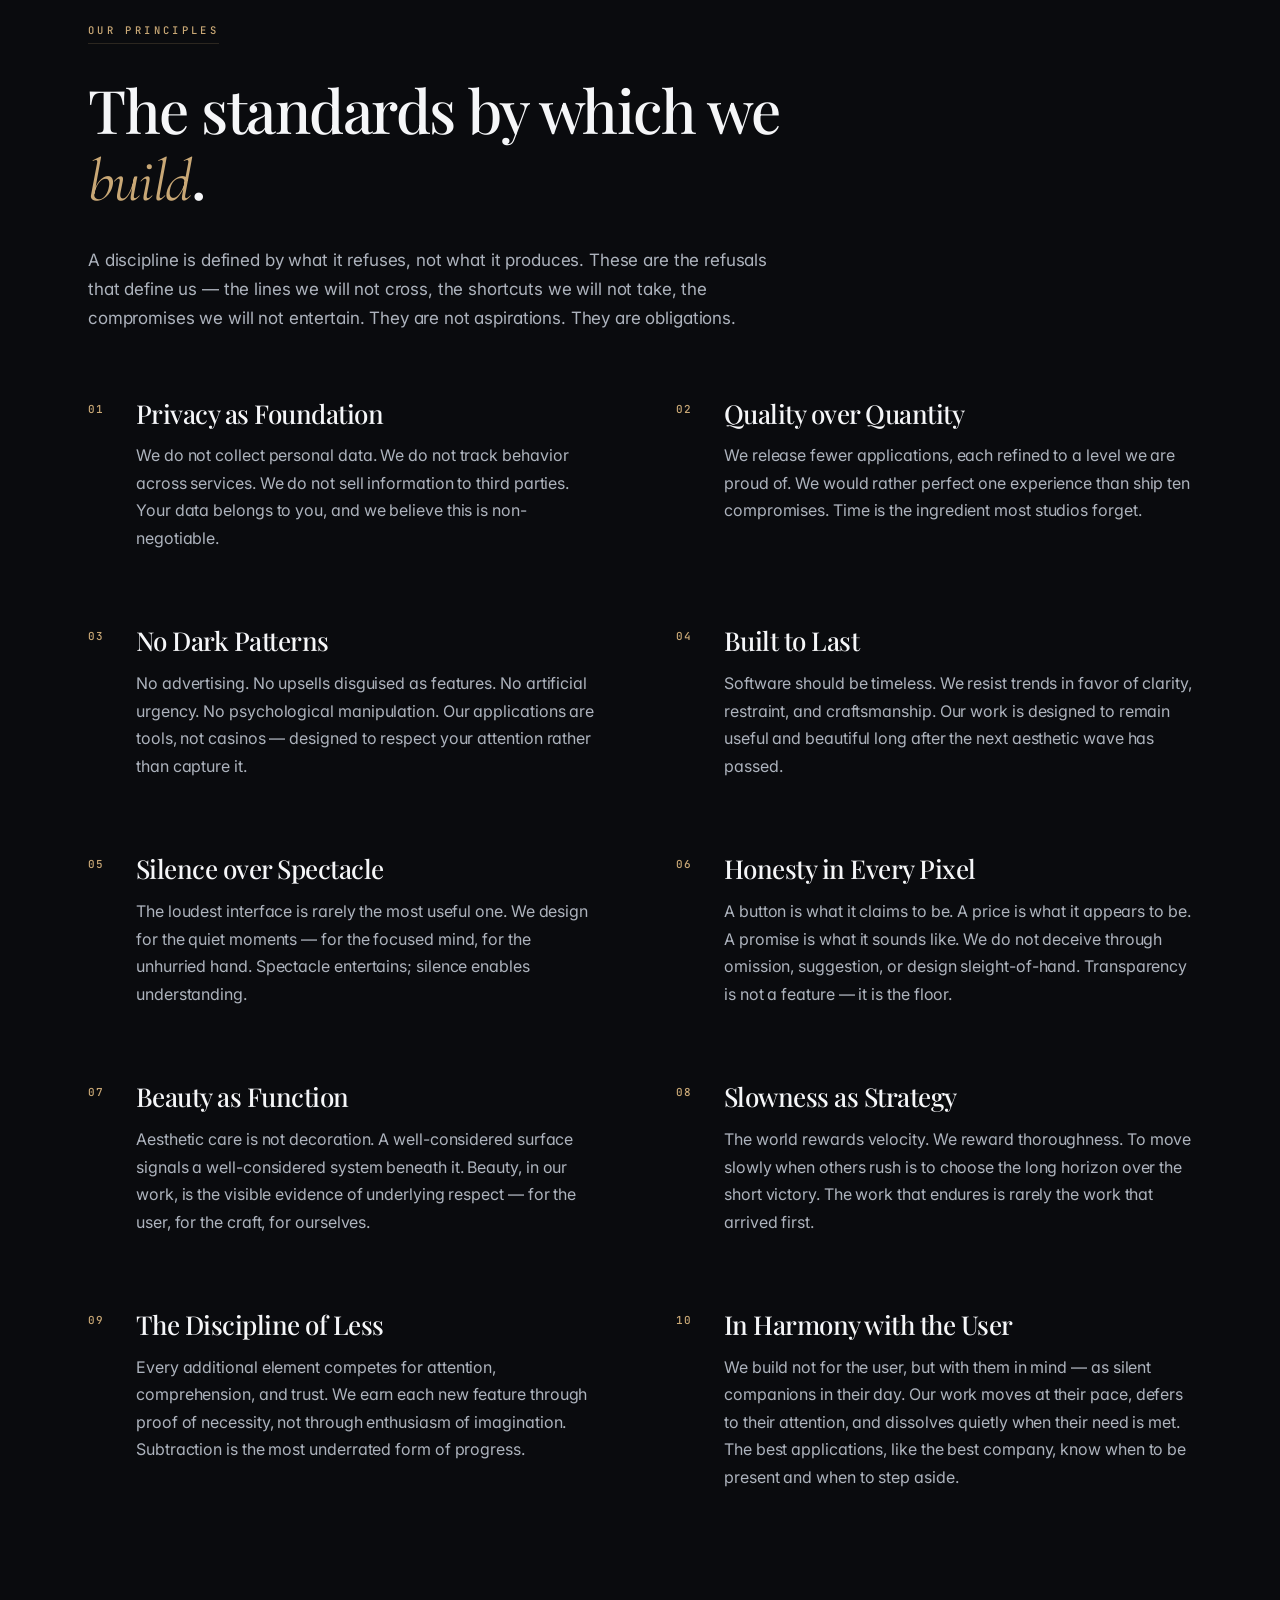
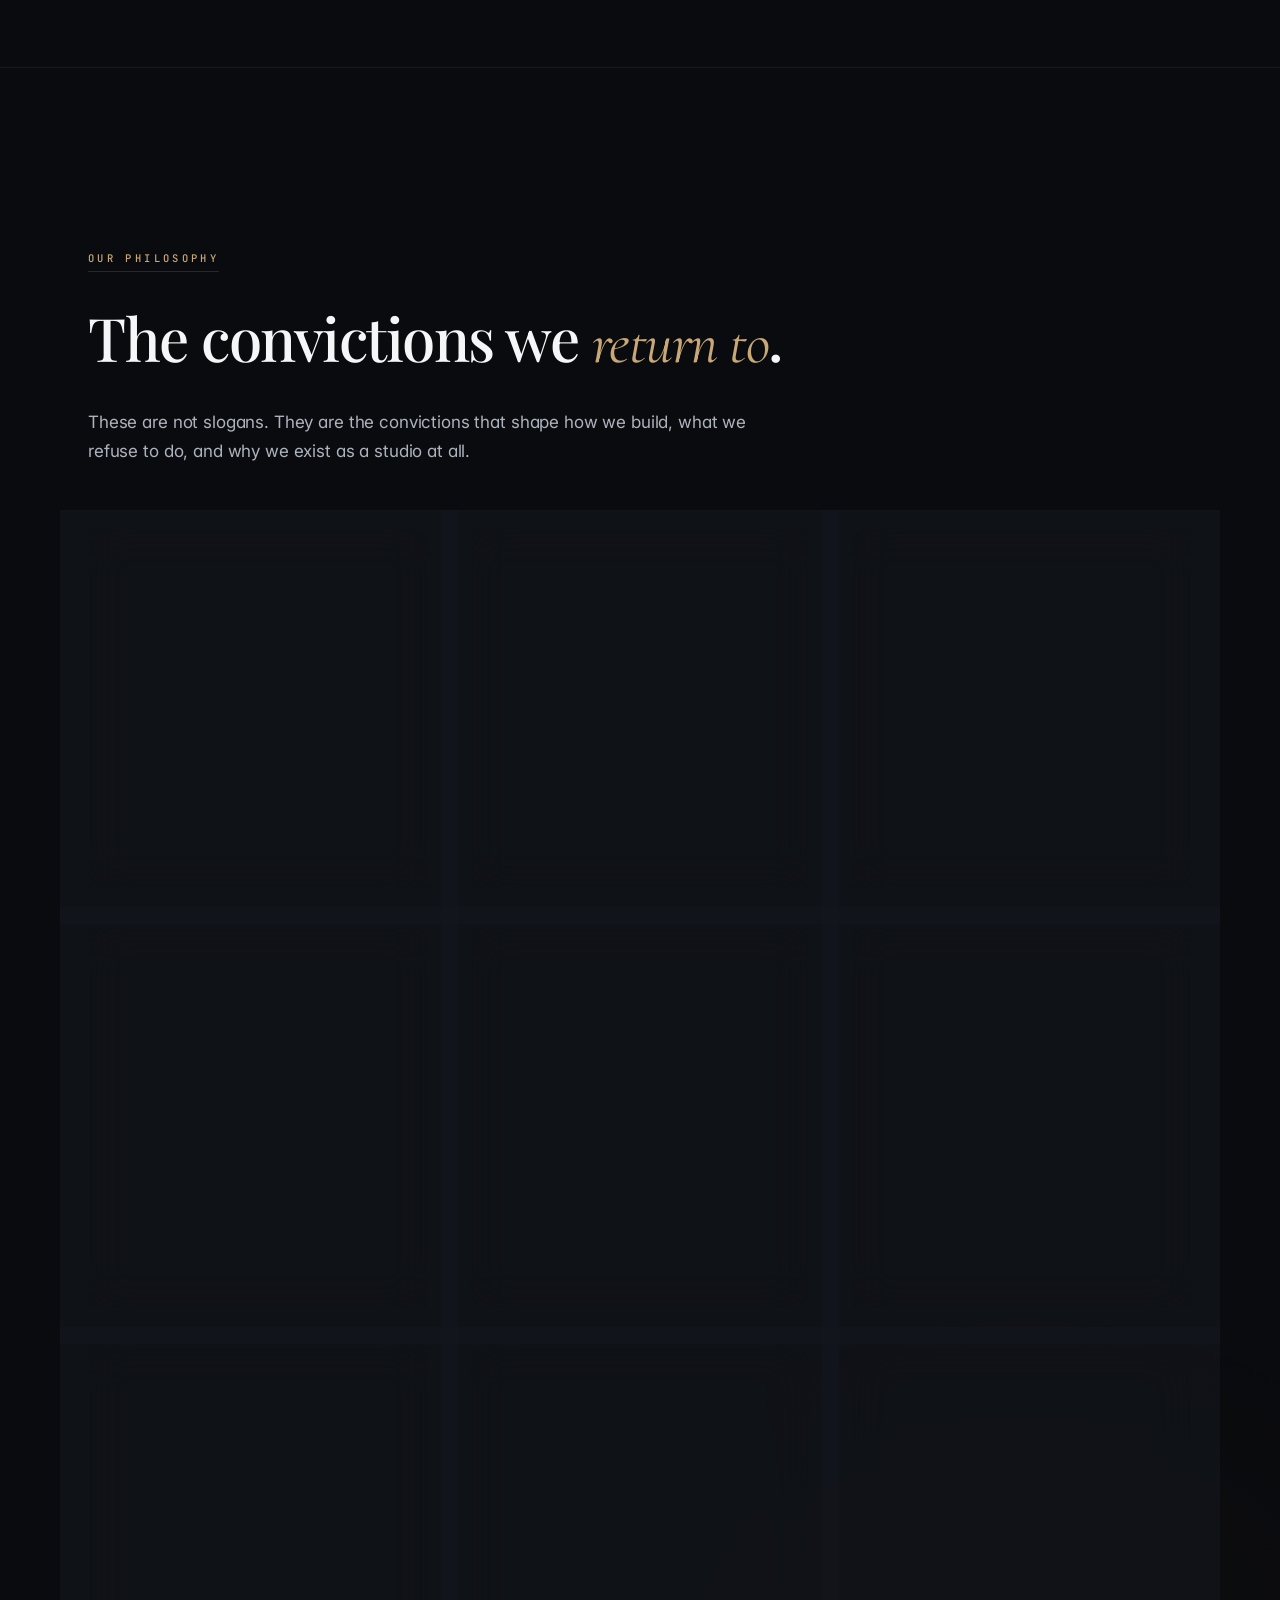
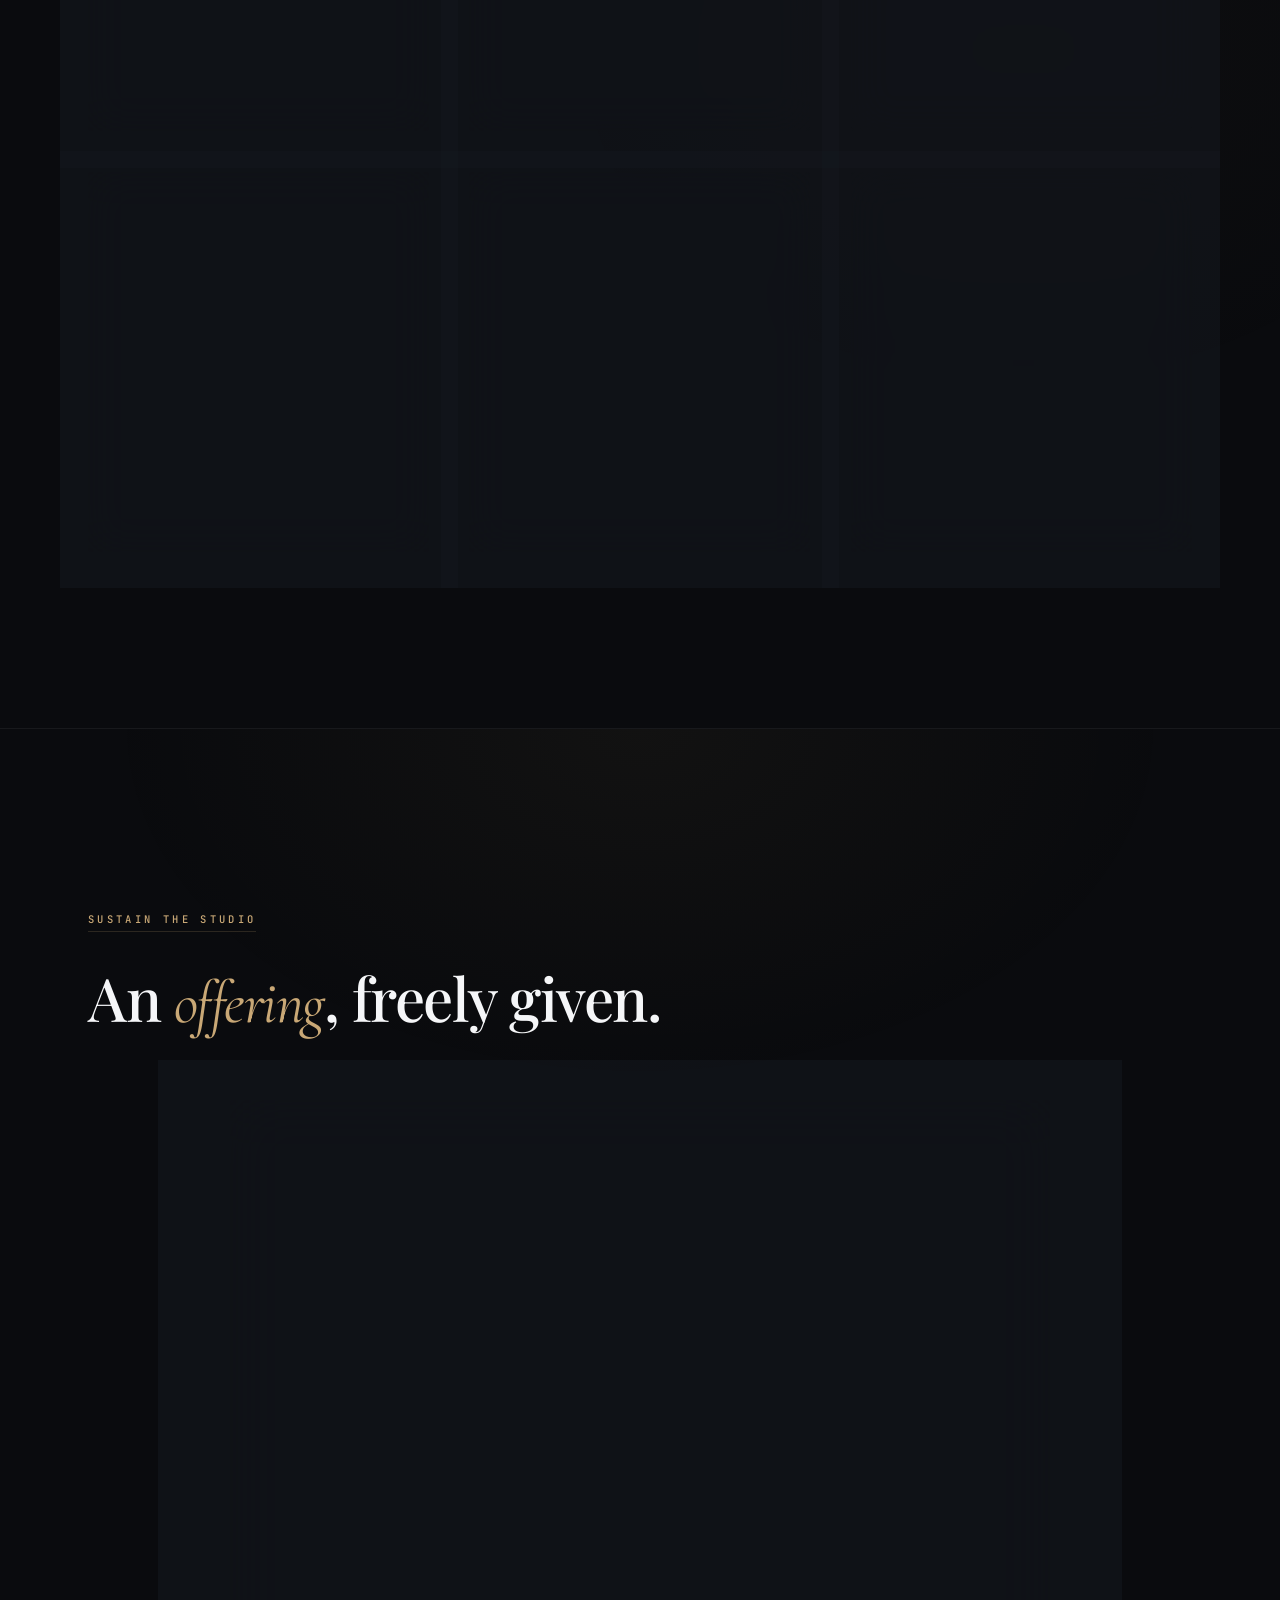
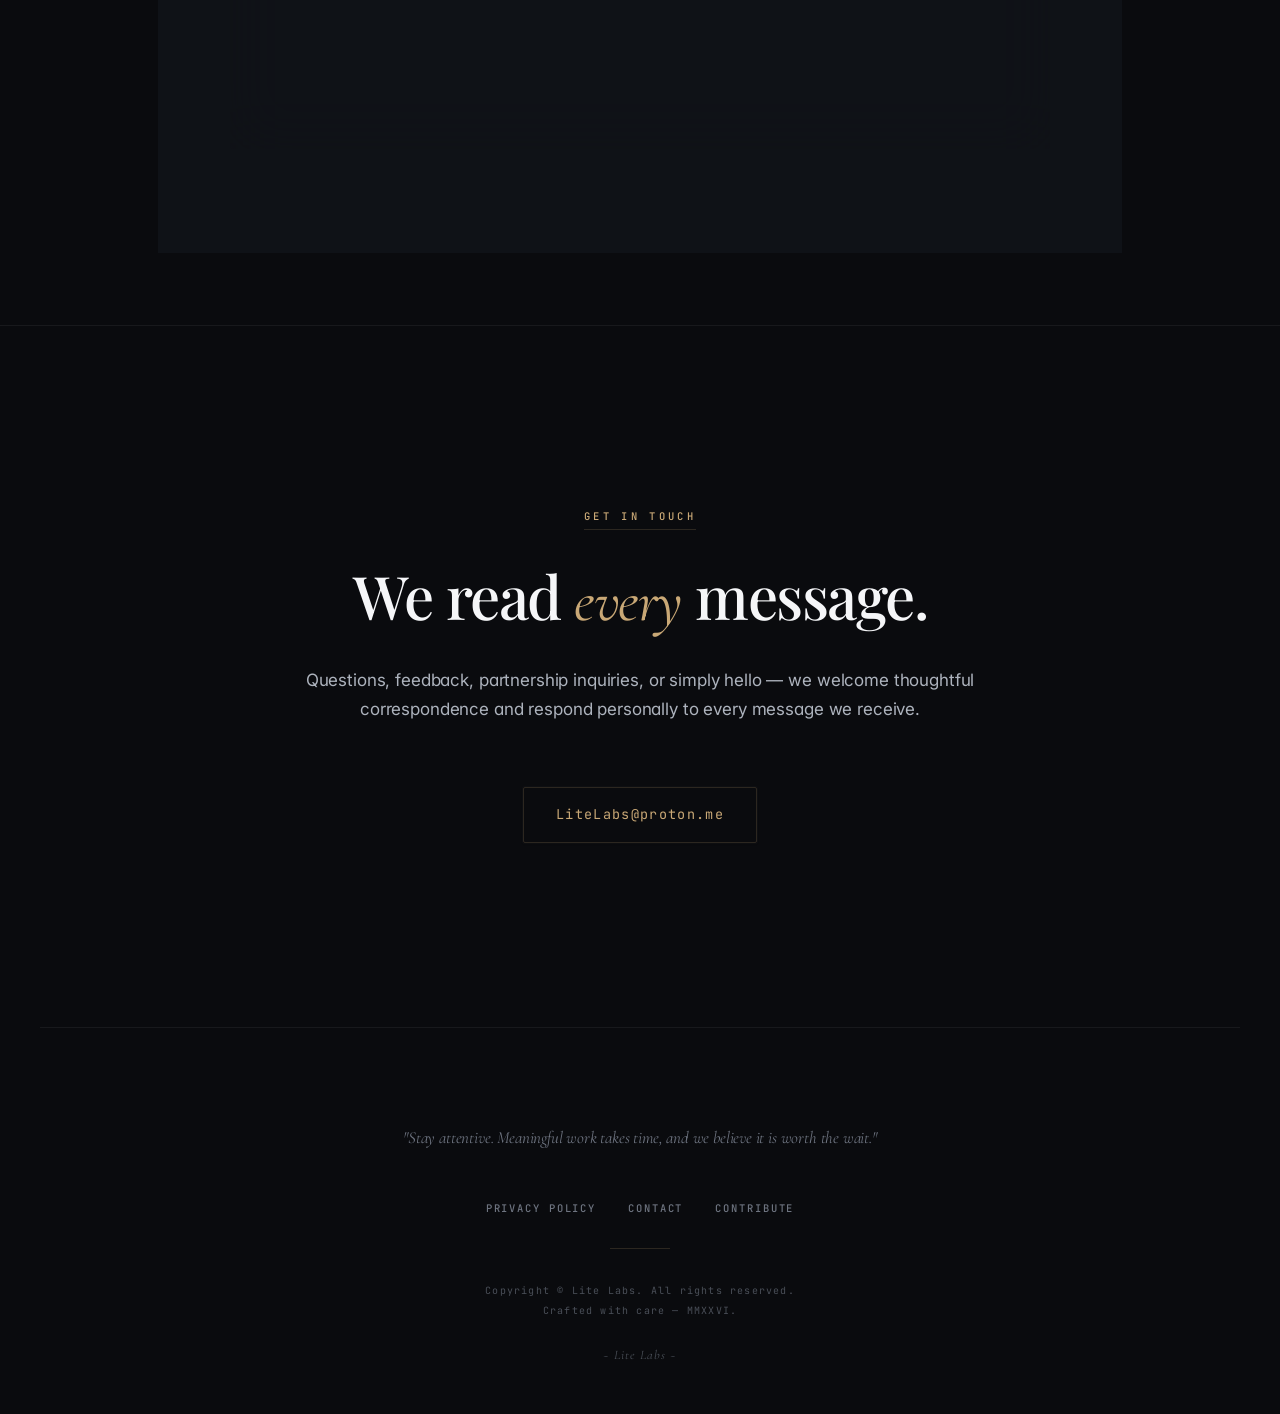
==== commit 89bbba5f: "Integrate Google Tag Manager in index.html Added Google Tag Manager scripts for tracking." ====
--- a/index.html
+++ b/index.html
@@ -4,6 +4,16 @@
 <meta charset="UTF-8">
 <meta name="viewport" content="width=device-width, initial-scale=1.0, viewport-fit=cover">
 <meta name="google-site-verification" content="R5vb4CU6V3bAXJVknvbBZnLiOuZVA5vvj0L2Csh8__0" />
+
+<!-- Google tag (gtag.js) -->
+<script async src="https://www.googletagmanager.com/gtag/js?id=G-6YJYSNP6XB"></script>
+<script>
+  window.dataLayer = window.dataLayer || [];
+  function gtag(){dataLayer.push(arguments);}
+  gtag('js', new Date());
+  gtag('config', 'G-6YJYSNP6XB');
+</script>
+
 <title>Lite Labs — The Conscious Harmony Studio</title>
 <meta name="description" content="Lite Labs is an independent studio crafting refined, privacy-respecting applications. Conscious by design. Quality without compromise.">
 <meta name="theme-color" content="#0A0B0E" id="metaThemeColor">
